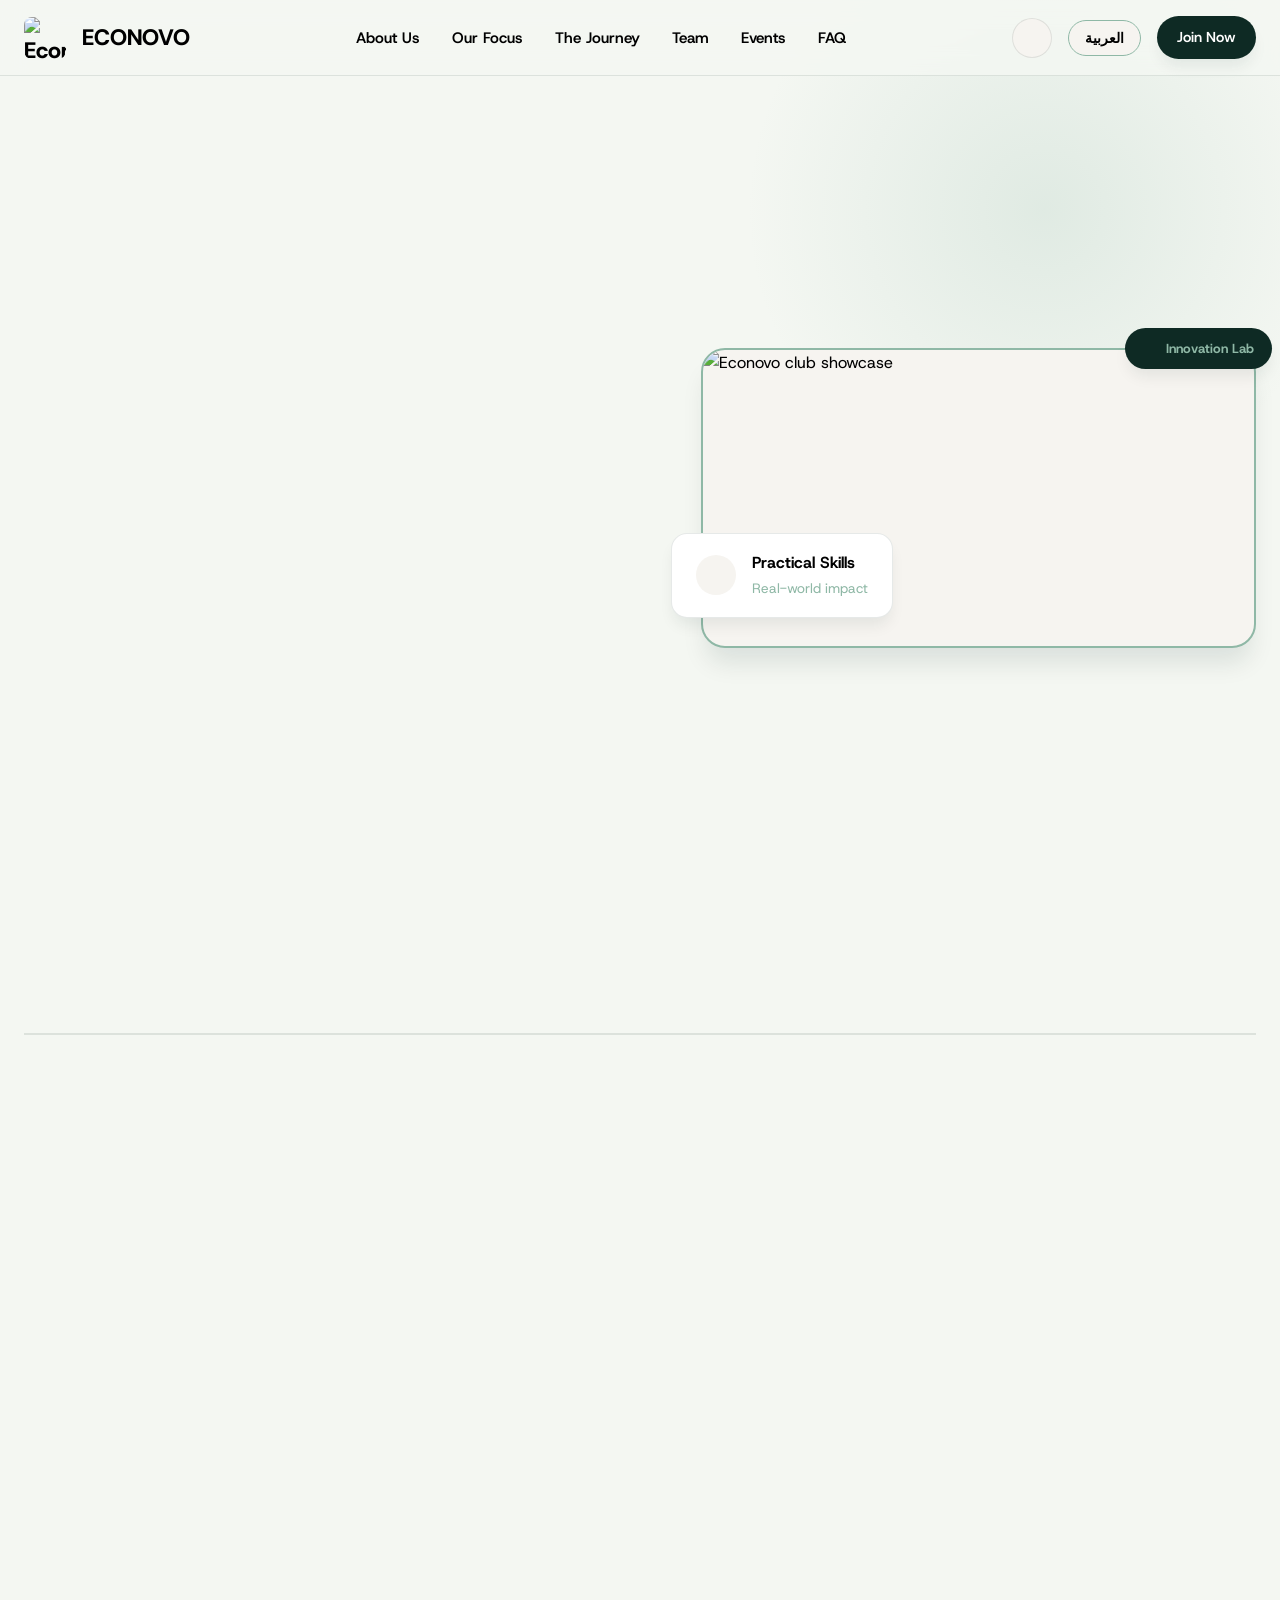
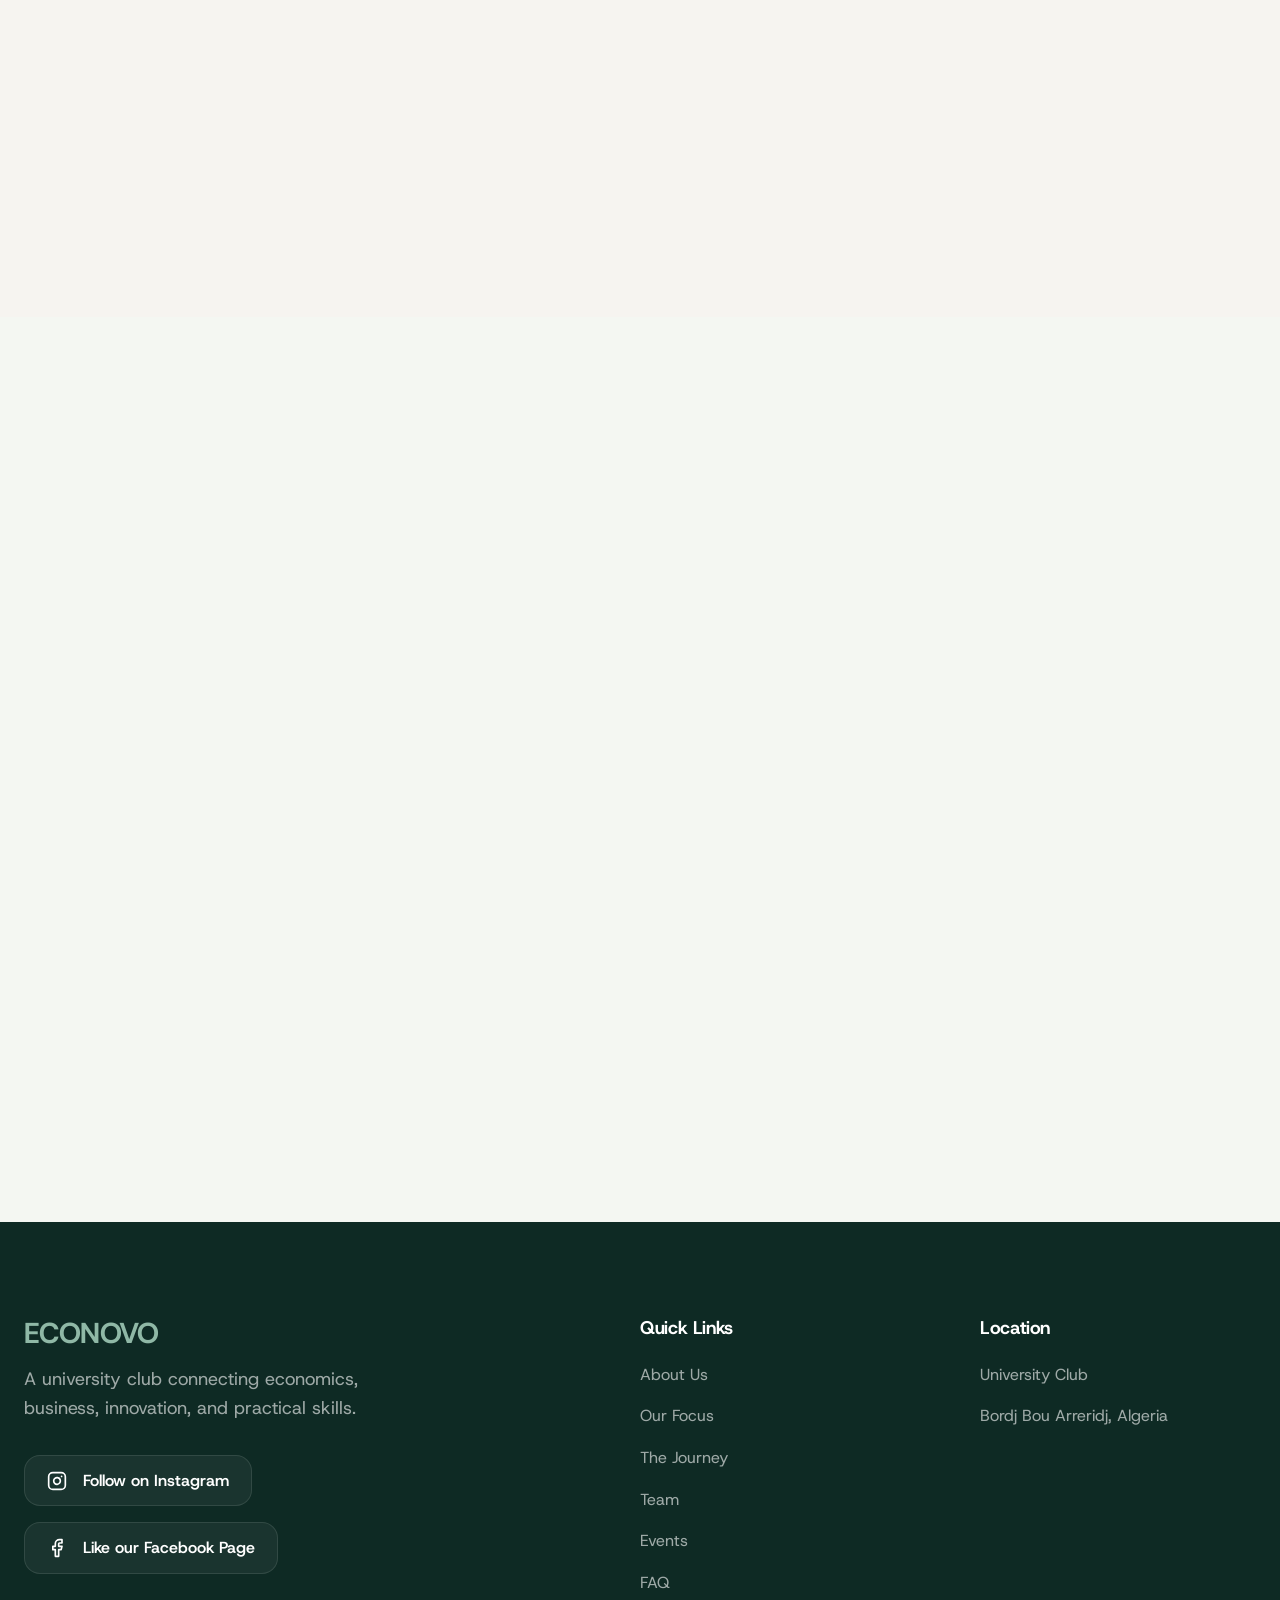
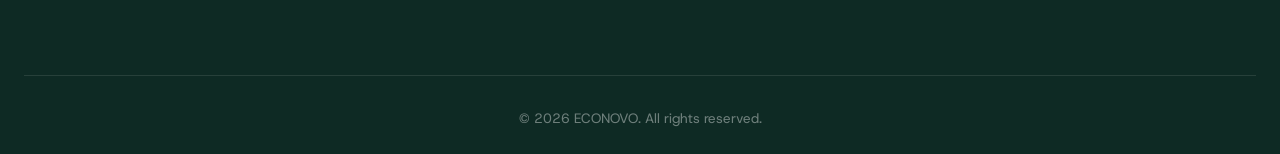
==== index.html @ 6d1ac421 "Add files via upload" ====
<!DOCTYPE html>
<html lang="en" dir="ltr">
<head>
    <meta charset="UTF-8">
    <meta name="viewport" content="width=device-width, initial-scale=1.0">
    <title>Econovo Club | Turning Students Into Problem Solvers</title>
    <meta name="description" content="Econovo is a university club connecting economics, business, innovation, and practical skills.">
    <meta name="keywords" content="Econovo, university club, economics club, business club, Bordj Bou Arreridj, fintech, entrepreneurship">

    <!-- Open Graph -->
    <meta property="og:type" content="website">
    <meta property="og:title" content="Econovo Club | Turning Students Into Problem Solvers">
    <meta property="og:description" content="A university club connecting economics, business, innovation, and practical skills.">
    <meta property="og:image" content="https://i.postimg.cc/vBCdy1F4/copilot-image-1784613842249.png">

    <link rel="icon" href="https://i.postimg.cc/vBCdy1F4/copilot-image-1784613842249.png">

    <!-- Fonts -->
    <link rel="preconnect" href="https://fonts.googleapis.com">
    <link rel="preconnect" href="https://fonts.gstatic.com" crossorigin>
    <link href="https://fonts.googleapis.com/css2?family=Host+Grotesk:wght@300;400;500;600;700;800&family=IBM+Plex+Sans+Arabic:wght@300;400;500;600;700&family=IBM+Plex+Mono:wght@500;600&display=swap" rel="stylesheet">

    <!-- Styles -->
    <link rel="stylesheet" href="css/style.css">
    <link rel="stylesheet" href="css/components.css">
    <link rel="stylesheet" href="css/sections.css">
    <link rel="stylesheet" href="css/responsive.css">
</head>
<body>

    <!-- NAVBAR -->
    <nav class="navbar" id="navbar">
        <div class="container nav-container">
            <div class="brand">
                <img src="https://i.postimg.cc/vBCdy1F4/copilot-image-1784613842249.png" alt="Econovo logo" class="logo-img">
                <span>ECONOVO</span>
            </div>
            <ul class="nav-links">
                <li><a href="#about" class="nav-link" data-i18n="nav.about">About Us</a></li>
                <li><a href="#pillars" class="nav-link" data-i18n="nav.pillars">Our Focus</a></li>
                <li><a href="#journey" class="nav-link" data-i18n="nav.journey">The Journey</a></li>
                <li><a href="#team" class="nav-link" data-i18n="nav.team">Team</a></li>
                <li><a href="#events" class="nav-link" data-i18n="nav.events">Events</a></li>
                <li><a href="#faq" class="nav-link" data-i18n="nav.faq">FAQ</a></li>
            </ul>
            <div class="nav-actions">
                <button class="icon-btn" id="themeToggle" aria-label="Toggle dark mode">
                    <i id="themeToggleIcon" data-lucide="moon"></i>
                </button>
                <button class="lang-btn" id="langBtn">العربية</button>
                <a href="https://forms.gle/jZQyPLTBE24zM4oh8" target="_blank" class="btn btn-primary btn-sm" data-i18n="nav.join">Join Now</a>
                <button class="icon-btn nav-toggle" id="navToggle" aria-label="Open menu">
                    <i data-lucide="menu"></i>
                </button>
            </div>
        </div>
    </nav>

    <!-- MOBILE MENU -->
    <div class="mobile-menu-overlay" id="mobileMenuOverlay"></div>
    <aside class="mobile-menu" id="mobileMenu">
        <button class="icon-btn mobile-menu-close" id="mobileMenuClose" aria-label="Close menu"><i data-lucide="x"></i></button>
        <ul>
            <li><a href="#about" class="nav-link" data-i18n="nav.about">About Us</a></li>
            <li><a href="#pillars" class="nav-link" data-i18n="nav.pillars">Our Focus</a></li>
            <li><a href="#journey" class="nav-link" data-i18n="nav.journey">The Journey</a></li>
            <li><a href="#team" class="nav-link" data-i18n="nav.team">Team</a></li>
            <li><a href="#events" class="nav-link" data-i18n="nav.events">Events</a></li>
            <li><a href="#faq" class="nav-link" data-i18n="nav.faq">FAQ</a></li>
        </ul>
        <a href="https://forms.gle/jZQyPLTBE24zM4oh8" target="_blank" class="btn btn-primary" data-i18n="nav.join">Join Now</a>
    </aside>

    <!-- HERO -->
    <section class="hero">
        <div class="hero-bg-shape"></div>
        <div class="container hero-grid">
            <div class="hero-content">
                <div class="eyebrow reveal" data-i18n="hero.eyebrow">University Club</div>
                <h1 class="reveal" data-i18n="hero.title">Turning Students Into Problem Solvers.</h1>
                <p class="reveal" data-i18n="hero.desc">We are a university club connecting economics, business, innovation, and practical skills.</p>
                <div class="hero-tags reveal" id="heroTags"></div>
                <div class="hero-actions reveal">
                    <a href="https://forms.gle/jZQyPLTBE24zM4oh8" target="_blank" class="btn btn-primary">
                        <span data-i18n="hero.ctaJoin">Become a Member</span>
                        <svg width="18" height="18" viewBox="0 0 24 24" fill="none" stroke="currentColor" stroke-width="2"><path d="M5 12h14M12 5l7 7-7 7"/></svg>
                    </a>
                    <a href="#about" class="btn btn-outline" data-i18n="hero.ctaExplore">Explore Club</a>
                </div>
            </div>

            <div class="hero-visual">
                <div class="floating-tag">
                    <i data-lucide="sparkles" style="width:15px;height:15px"></i>
                    <span data-i18n="hero.floatingTag">Innovation Lab</span>
                </div>

                <div class="hero-img-container">
                    <img src="https://i.postimg.cc/vBCdy1F4/copilot-image-1784613842249.png" alt="Econovo club showcase">
                </div>

                <div class="floating-badge">
                    <div class="icon-wrap"><i data-lucide="trending-up"></i></div>
                    <div>
                        <strong style="display:block;" data-i18n="hero.badgeTitle">Practical Skills</strong>
                        <span style="font-size:.85rem;color:var(--color-sage);" data-i18n="hero.badgeDesc">Real-world impact</span>
                    </div>
                </div>
            </div>
        </div>
    </section>

    <!-- TRUST BAR -->
    <section class="trust-bar reveal">
        <div class="container trust-bar-inner">
            <span class="trust-label" id="trustLabel">Affiliated with</span>
            <div id="trustItems" style="display:flex;gap:2rem;flex-wrap:wrap;"></div>
        </div>
    </section>

    <!-- STATS -->
    <section class="stats-section">
        <div class="container">
            <div class="stats-row" id="statsRow"></div>
        </div>
    </section>

    <!-- ABOUT / EMPATHY -->
    <section id="about" class="empathy-section section reveal">
        <div class="container">
            <div class="card empathy-box" style="background:var(--gradient-primary);padding:var(--sp-64);text-align:center;">
                <h2 style="font-size:clamp(2rem,4vw,3rem);color:var(--color-sage);margin-bottom:var(--sp-24);" data-i18n="empathy.title">You Don't Need to Be an Expert to Start.</h2>
                <p style="color:rgba(255,255,255,.85);max-width:800px;margin:0 auto;font-size:1.2rem;" data-i18n="empathy.desc">At Econovo, we understand that entering the world of business can feel overwhelming.</p>
            </div>
        </div>
    </section>

    <!-- WHY ECONOVO -->
    <section class="section">
        <div class="container">
            <div class="section-header reveal">
                <div class="eyebrow" data-i18n="why.eyebrow">Why Econovo</div>
                <h2 class="section-title" data-i18n="why.title">Four Reasons Students Stay</h2>
                <p data-i18n="why.desc">This is what membership actually looks like.</p>
            </div>
            <div class="why-grid" id="whyGrid"></div>
        </div>
    </section>

    <!-- FOCUS AREAS -->
    <section id="pillars" class="section">
        <div class="container">
            <div class="section-header reveal">
                <div class="eyebrow" data-i18n="pillars.eyebrow">What We Do</div>
                <h2 class="section-title" data-i18n="pillars.title">Our Core Focus Areas</h2>
                <p data-i18n="pillars.desc">Through workshops, projects, and discussions.</p>
            </div>
            <div class="pillars-grid" id="pillarsGrid"></div>
        </div>
    </section>

    <!-- JOURNEY -->
    <section id="journey" class="section journey-section">
        <div class="container">
            <div class="section-header reveal">
                <div class="eyebrow" data-i18n="journey.eyebrow">How It Works</div>
                <h2 class="section-title" data-i18n="journey.title">Your Journey With Us</h2>
                <p data-i18n="journey.desc">A clear path from a curious student to a confident problem solver.</p>
            </div>
            <div class="timeline" id="timeline"></div>
        </div>
    </section>

    <!-- TEAM -->
    <section id="team" class="section">
        <div class="container">
            <div class="section-header reveal">
                <div class="eyebrow" data-i18n="team.eyebrow">Who Runs It</div>
                <h2 class="section-title" data-i18n="team.title">Meet the Team</h2>
                <p data-i18n="team.desc">A small student board keeping things running.</p>
            </div>
            <div class="team-grid" id="teamGrid"></div>
        </div>
    </section>

    <!-- EVENTS -->
    <section id="events" class="section" style="background:var(--bg-sunken);">
        <div class="container">
            <div class="section-header reveal">
                <div class="eyebrow" data-i18n="events.eyebrow">Upcoming</div>
                <h2 class="section-title" data-i18n="events.title">Events & Workshops</h2>
                <p data-i18n="events.desc">What's next on the Econovo calendar.</p>
            </div>
            <div class="events-grid" id="eventsGrid"></div>
        </div>
    </section>

    <!-- FAQ -->
    <section id="faq" class="section">
        <div class="container">
            <div class="section-header reveal">
                <div class="eyebrow" data-i18n="faq.eyebrow">Got Questions?</div>
                <h2 class="section-title" data-i18n="faq.title">Frequently Asked Questions</h2>
            </div>
            <div class="faq-wrapper reveal" id="faqWrapper"></div>
        </div>
    </section>

    <!-- CTA -->
    <section class="cta-section reveal">
        <div class="container">
            <h2 class="section-title" data-i18n="cta.title">Ready to Transform Your University Experience?</h2>
            <p data-i18n="cta.desc">Join a community of ambitious students.</p>
            <a href="https://forms.gle/jZQyPLTBE24zM4oh8" target="_blank" class="btn btn-secondary" data-i18n="cta.btn">Become a Member Today</a>
        </div>
    </section>

    <!-- FOOTER -->
    <footer class="footer">
        <div class="container">
            <div class="footer-grid">
                <div class="footer-brand">
                    <h3>ECONOVO</h3>
                    <p data-i18n="footer.desc">A university club connecting economics, business, innovation, and practical skills.</p>
                    <div class="social-buttons-container">
                        <a href="https://www.instagram.com/econovo.club" target="_blank" class="social-btn">
                            <svg viewBox="0 0 24 24" fill="none" stroke="currentColor" stroke-width="2" stroke-linecap="round" stroke-linejoin="round"><rect width="20" height="20" x="2" y="2" rx="5" ry="5"/><path d="M16 11.37A4 4 0 1 1 12.63 8 4 4 0 0 1 16 11.37z"/><line x1="17.5" x2="17.51" y1="6.5" y2="6.5"/></svg>
                            <span data-i18n="footer.btnInsta">Follow on Instagram</span>
                        </a>
                        <a href="https://www.facebook.com/share/1BmnaFPMX7/" target="_blank" class="social-btn">
                            <svg viewBox="0 0 24 24" fill="none" stroke="currentColor" stroke-width="2" stroke-linecap="round" stroke-linejoin="round"><path d="M18 2h-3a5 5 0 0 0-5 5v3H7v4h3v8h4v-8h3l1-4h-4V7a1 1 0 0 1 1-1h3z"/></svg>
                            <span data-i18n="footer.btnFb">Like our Facebook Page</span>
                        </a>
                    </div>
                </div>

                <div>
                    <h4 class="footer-title" data-i18n="footer.navTitle">Quick Links</h4>
                    <ul class="footer-links">
                        <li><a href="#about" data-i18n="nav.about">About Us</a></li>
                        <li><a href="#pillars" data-i18n="nav.pillars">Our Focus</a></li>
                        <li><a href="#journey" data-i18n="nav.journey">The Journey</a></li>
                        <li><a href="#team" data-i18n="nav.team">Team</a></li>
                        <li><a href="#events" data-i18n="nav.events">Events</a></li>
                        <li><a href="#faq" data-i18n="nav.faq">FAQ</a></li>
                    </ul>
                </div>

                <div>
                    <h4 class="footer-title" data-i18n="footer.contactTitle">Location</h4>
                    <ul class="footer-links">
                        <li data-i18n="footer.locStr">University Club</li>
                        <li data-i18n="footer.locStr2">Bordj Bou Arreridj, Algeria</li>
                    </ul>
                </div>
            </div>

            <div class="footer-bottom">
                &copy; <span id="currentYear"></span> ECONOVO. <span data-i18n="footer.rights">All rights reserved.</span>
            </div>
        </div>
    </footer>

    <!-- MOBILE STICKY JOIN BUTTON -->
    <div class="mobile-join">
        <a href="https://forms.gle/jZQyPLTBE24zM4oh8" target="_blank" class="btn btn-primary" data-i18n="nav.join">Join Now</a>
    </div>

    <!-- Vendor -->
    <script src="https://unpkg.com/lucide@latest"></script>
    <script src="https://cdnjs.cloudflare.com/ajax/libs/gsap/3.12.5/gsap.min.js"></script>

    <!-- App -->
    <script src="js/faq.js"></script>
    <script src="js/language.js"></script>
    <script src="js/animations.js"></script>
    <script src="js/main.js"></script>
</body>
</html>
---- css/style.css ----
/* ==========================================================================
   ECONOVO — style.css
   Design tokens, reset, base typography.
   Signature idea: a "ledger" motif — tabular monospace figures, hairline
   rules and a small-caps eyebrow system — borrowed from financial statements,
   tuned down so it stays academic rather than "fintech dashboard".
   ========================================================================== */

:root {
    /* ---- Brand colors (light) ---- */
    --color-obsidian: #0E2A24;
    --color-obsidian-dark: #071512;
    --color-sage: #8FB8A6;
    --color-sage-dim: #a8c9bb;
    --color-chalk-1: #F4F7F2;
    --color-chalk-2: #F6F4F0;
    --color-white: #FFFFFF;
    --color-ink: #0E2A24;
    --color-ink-soft: rgba(14, 42, 36, 0.72);
    --color-line: rgba(14, 42, 36, 0.10);

    --bg: var(--color-chalk-1);
    --bg-raised: var(--color-white);
    --bg-sunken: var(--color-chalk-2);
    js/animations.js--text: var(--color-ink);
    --text-soft: var(--color-ink-soft);
    --line: var(--color-line);
    --brand-dark: var(--color-obsidian);
    --brand-accent: var(--color-sage);

    --gradient-primary: linear-gradient(135deg, var(--color-obsidian) 0%, #163a32 100%);
    --gradient-sage: linear-gradient(135deg, var(--color-sage) 0%, var(--color-sage-dim) 100%);

    /* ---- Type ---- */
    --font-en: 'Host Grotesk', sans-serif;
    --font-ar: 'IBM Plex Sans Arabic', sans-serif;
    --font-mono: 'IBM Plex Mono', ui-monospace, monospace;
    --font-current: var(--font-en);

    /* ---- Spacing ---- */
    --sp-4: .25rem;  --sp-8: .5rem;   --sp-12: .75rem; --sp-16: 1rem;
    --sp-24: 1.5rem; --sp-32: 2rem;   --sp-48: 3rem;   --sp-64: 4rem;
    --sp-96: 6rem;   --sp-128: 8rem;

    /* ---- Elevation ---- */
    --shadow-sm: 0 4px 6px -1px rgba(14, 42, 36, .05);
    --shadow-md: 0 10px 15px -3px rgba(14, 42, 36, .08);
    --shadow-lg: 0 20px 25px -5px rgba(14, 42, 36, .10);
    --shadow-hover: 0 25px 40px -10px rgba(143, 184, 166, .28);

    /* ---- Motion ---- */
    --ease: cubic-bezier(.4,0,.2,1);
    --ease-bounce: cubic-bezier(.68,-.4,.27,1.35);
    --t-fast: .2s var(--ease);
    --t-base: .4s var(--ease);
    --t-slow: .8s cubic-bezier(.22,1,.36,1);

    /* ---- Radii ---- */
    --r-sm: 8px; --r-md: 16px; --r-lg: 24px; --r-pill: 9999px;
}

/* Dark theme — same hues, inverted ground, sage stays the constant accent */
[data-theme="dark"] {
    --bg: var(--color-obsidian-dark);
    --bg-raised: #0E2A24;
    --bg-sunken: #0B1F1A;
    --text: #E7EFEA;
    --text-soft: rgba(231, 239, 234, .72);
    --line: rgba(231, 239, 234, .12);
    --brand-dark: #071008;
    --gradient-primary: linear-gradient(135deg, #071512 0%, #0E2A24 100%);
    --shadow-sm: 0 4px 6px -1px rgba(0,0,0,.25);
    --shadow-md: 0 10px 20px -3px rgba(0,0,0,.35);
    --shadow-lg: 0 20px 30px -5px rgba(0,0,0,.4);
}

[lang="en"] { --font-current: var(--font-en); direction: ltr; }
[lang="ar"] { --font-current: var(--font-ar); direction: rtl; }

*, *::before, *::after { box-sizing: border-box; margin: 0; padding: 0; }

html { scroll-behavior: smooth; font-size: 16px; }

body {
    font-family: var(--font-current);
    background-color: var(--bg);
    color: var(--text);
    line-height: 1.6;
    overflow-x: hidden;
    transition: background-color var(--t-base), color var(--t-base);
    -webkit-font-smoothing: antialiased;
    -moz-osx-font-smoothing: grayscale;
}

h1, h2, h3, h4, h5, h6 { line-height: 1.1; font-weight: 700; letter-spacing: -.02em; }

p { font-size: 1.125rem; color: var(--text-soft); }

a { text-decoration: none; color: inherit; transition: color var(--t-fast); }

ul, ol { list-style: none; }
button { border: none; background: none; font-family: inherit; cursor: pointer; color: inherit; }
img { max-width: 100%; display: block; }

::selection { background: var(--color-sage); color: var(--color-obsidian); }

/* Tabular / ledger numerals used for stats, eyebrows, timeline markers */
.mono, .stat-value, .eyebrow, .ledger-num {
    font-family: var(--font-mono);
    font-feature-settings: "tnum" 1, "lnum" 1;
    letter-spacing: -0.01em;
}

/* Respect reduced motion */
@media (prefers-reduced-motion: reduce) {
    *, *::before, *::after {
        animation-duration: .001ms !important;
        animation-iteration-count: 1 !important;
        transition-duration: .001ms !important;
        scroll-behavior: auto !important;
    }
}

/* Utilities */
.mb-8 { margin-bottom: var(--sp-8); }
.mb-16 { margin-bottom: var(--sp-16); }
.mb-24 { margin-bottom: var(--sp-24); }
.mb-32 { margin-bottom: var(--sp-32); }

/* Visible keyboard focus */
a:focus-visible, button:focus-visible, input:focus-visible {
    outline: 2px solid var(--color-sage);
    outline-offset: 3px;
    border-radius: 4px;
}
---- css/components.css ----
/* ==========================================================================
   ECONOVO — components.css
   ========================================================================== */

.container { width: 100%; max-width: 1280px; margin: 0 auto; padding: 0 var(--sp-24); }
.section { padding: var(--sp-96) 0; position: relative; }
.text-center { text-align: center; }

.eyebrow {
    display: inline-flex;
    align-items: center;
    gap: .5em;
    font-size: .8rem;
    font-weight: 600;
    text-transform: uppercase;
    letter-spacing: .12em;
    color: var(--brand-dark);
    background: color-mix(in srgb, var(--color-sage) 18%, transparent);
    padding: 6px 14px;
    border-radius: var(--r-pill);
    margin-bottom: var(--sp-16);
}
[data-theme="dark"] .eyebrow { color: var(--color-sage); }

.section-header { max-width: 620px; margin: 0 auto var(--sp-64); text-align: center; }
.section-title { font-size: clamp(2rem, 4vw, 2.75rem); color: var(--text); margin-bottom: var(--sp-16); }

/* ---- Buttons ---- */
.btn {
    display: inline-flex; align-items: center; justify-content: center; gap: var(--sp-8);
    padding: 15px 30px; border-radius: var(--r-pill); font-weight: 600; font-size: 1.05rem;
    transition: var(--t-base); position: relative; overflow: hidden; z-index: 1; white-space: nowrap;
}
.btn::before {
    content: ''; position: absolute; inset: 0; background: rgba(255,255,255,.12);
    transform: scaleX(0); transform-origin: right; transition: transform var(--t-base); z-index: -1;
}
.btn:hover::before { transform: scaleX(1); transform-origin: left; }
.btn-primary { background: var(--brand-dark); color: #fff; box-shadow: var(--shadow-md); }
.btn-primary:hover { transform: translateY(-3px); box-shadow: 0 15px 30px rgba(14,42,36,.3); color: #fff; }
.btn-secondary { background: var(--color-sage); color: var(--color-obsidian); box-shadow: var(--shadow-md); }
.btn-secondary:hover { transform: translateY(-3px); box-shadow: var(--shadow-hover); }
.btn-outline { background: transparent; border: 2px solid var(--color-sage); color: var(--text); }
.btn-outline:hover { background: var(--color-sage); color: var(--color-obsidian); transform: translateY(-3px); }
.btn-sm { padding: 10px 20px; font-size: .9rem; }

/* ---- Scroll progress (thin ledger line tracking read position) ---- */
.scroll-progress {
    position: fixed; top: 0; left: 0; height: 3px; width: 0%;
    background: var(--color-sage); z-index: 1100; transition: width .1s linear;
}
[lang="ar"] .scroll-progress { left: auto; right: 0; }

/* ---- Navbar ---- */
.navbar {
    position: fixed; top: 0; left: 0; width: 100%; padding: var(--sp-16) 0;
    background: color-mix(in srgb, var(--bg) 85%, transparent);
    backdrop-filter: blur(12px); -webkit-backdrop-filter: blur(12px);
    border-bottom: 1px solid var(--line); z-index: 1000; transition: var(--t-base);
}
.navbar.scrolled { padding: var(--sp-8) 0; box-shadow: var(--shadow-sm); background: color-mix(in srgb, var(--bg) 95%, transparent); }
.nav-container { display: flex; justify-content: space-between; align-items: center; gap: var(--sp-24); }
.brand { display: flex; align-items: center; gap: var(--sp-16); font-size: 1.4rem; font-weight: 800; color: var(--text); cursor: pointer; }
.brand small { display: block; font-size: .65rem; font-weight: 600; letter-spacing: .1em; text-transform: uppercase; color: var(--text-soft); }
.logo-img { width: 42px; height: 42px; object-fit: contain; border-radius: var(--r-sm); }
.nav-links { display: flex; gap: var(--sp-32); align-items: center; }
.nav-link { font-weight: 600; color: var(--text); position: relative; font-size: .95rem; }
.nav-link::after { content: ''; position: absolute; bottom: -4px; left: 0; width: 100%; height: 2px; background: var(--color-sage); transform: scaleX(0); transition: var(--t-base); }
.nav-link:hover::after { transform: scaleX(1); }
.nav-actions { display: flex; align-items: center; gap: var(--sp-16); }

.icon-btn {
    display: inline-flex; align-items: center; justify-content: center;
    width: 40px; height: 40px; border-radius: var(--r-pill);
    background: var(--bg-sunken); border: 1px solid var(--line); color: var(--text);
    transition: var(--t-base);
}
.icon-btn:hover { background: var(--color-sage); color: var(--color-obsidian); }
.icon-btn svg, .icon-btn i { width: 18px; height: 18px; }

.lang-btn {
    padding: 8px 16px; border-radius: var(--r-pill); background: var(--bg-sunken);
    border: 1px solid var(--color-sage); font-weight: 700; font-size: .85rem; color: var(--text); transition: var(--t-base);
}
.lang-btn:hover { background: var(--color-sage); color: var(--color-obsidian); }

.nav-toggle { display: none; }

/* ---- Cards ---- */
.card {
    background: var(--bg-raised); border-radius: var(--r-lg); box-shadow: var(--shadow-sm);
    border: 1px solid var(--line); transition: var(--t-base);
}
.card:hover { transform: translateY(-8px); box-shadow: var(--shadow-hover); border-color: var(--color-sage); }

.icon-tile {
    width: 60px; height: 60px; background: var(--bg-sunken); border-radius: var(--r-md);
    display: flex; align-items: center; justify-content: center; color: var(--brand-dark);
    margin-bottom: var(--sp-24); transition: var(--t-base);
}
[data-theme="dark"] .icon-tile { color: var(--color-sage); }
.card:hover .icon-tile { background: var(--brand-dark); color: var(--color-sage); transform: scale(1.08) rotate(4deg); }

/* ---- Badges / floating elements (hero) ---- */
.floating-badge {
    position: absolute; bottom: 30px; left: -30px; background: var(--bg-raised);
    padding: var(--sp-16) var(--sp-24); border-radius: var(--r-md); box-shadow: var(--shadow-md);
    display: flex; align-items: center; gap: var(--sp-16); z-index: 10; border: 1px solid var(--line);
}
.floating-badge .icon-wrap {
    width: 40px; height: 40px; background: var(--bg-sunken); border-radius: 50%;
    display: flex; align-items: center; justify-content: center; color: var(--brand-dark);
}
[data-theme="dark"] .floating-badge .icon-wrap { color: var(--color-sage); }
.floating-tag {
    position: absolute; top: -20px; right: -16px; background: var(--brand-dark); color: var(--color-sage);
    padding: 10px 18px; border-radius: var(--r-pill); box-shadow: var(--shadow-md); font-weight: 700;
    font-size: .82rem; display: flex; align-items: center; gap: 8px; z-index: 10;
}

/* ---- Avatars (team) ---- */
.avatar-circle {
    width: 96px; height: 96px; border-radius: 50%; margin: 0 auto var(--sp-16);
    display: flex; align-items: center; justify-content: center; font-family: var(--font-mono);
    font-weight: 600; font-size: 1.5rem; color: var(--color-obsidian); background: var(--gradient-sage);
    box-shadow: var(--shadow-sm); border: 3px solid var(--bg-raised); outline: 1px solid var(--line);
}

/* ---- FAQ ---- */
.faq-item { background: var(--bg-raised); border-radius: var(--r-md); margin-bottom: var(--sp-16); box-shadow: var(--shadow-sm); overflow: hidden; border: 1px solid var(--line); transition: var(--t-base); }
.faq-item.active { border-color: var(--color-sage); }
.faq-question { width: 100%; padding: var(--sp-24); display: flex; justify-content: space-between; align-items: center; gap: var(--sp-16); font-size: 1.05rem; font-weight: 700; color: var(--text); text-align: left; }
[lang="ar"] .faq-question { text-align: right; }
.faq-icon { flex-shrink: 0; transition: transform var(--t-base); }
.faq-item.active .faq-icon { transform: rotate(180deg); color: var(--color-sage); }
.faq-answer { padding: 0 var(--sp-24); height: 0; overflow: hidden; opacity: 0; transition: opacity var(--t-base), padding-bottom var(--t-base); }
.faq-item.active .faq-answer { padding-bottom: var(--sp-24); opacity: 1; height: 500px; } /* no-JS fallback only — faq.js drives the real height */

/* ---- Status pill (events) ---- */
.pill { display: inline-flex; align-items: center; gap: 6px; font-size: .78rem; font-weight: 700; padding: 5px 12px; border-radius: var(--r-pill); }
.pill-open { background: color-mix(in srgb, var(--color-sage) 25%, transparent); color: var(--brand-dark); }
[data-theme="dark"] .pill-open { color: var(--color-sage); }
.pill-open::before { content: ''; width: 6px; height: 6px; border-radius: 50%; background: #4CAF7D; }

/* ---- Mobile bottom join button ---- */
.mobile-join {
    display: none; position: fixed; left: 50%; z-index: 1200; width: calc(100% - 40px); max-width: 360px;
    bottom: calc(20px + env(safe-area-inset-bottom, 0px));
    transform: translateX(-50%) translateY(0);
    transition: transform var(--t-base), opacity var(--t-base);
    opacity: 1;
}
.mobile-join.is-hidden { transform: translateX(-50%) translateY(140%); opacity: 0; pointer-events: none; }
.mobile-join .btn { width: 100%; box-shadow: var(--shadow-lg); }

/* ---- Mobile side menu ---- */
.mobile-menu-overlay {
    position: fixed; inset: 0; background: rgba(7,21,18,.55); backdrop-filter: blur(2px);
    z-index: 1300; opacity: 0; pointer-events: none; transition: opacity var(--t-base);
}
.mobile-menu-overlay.open { opacity: 1; pointer-events: auto; }
.mobile-menu {
    position: fixed; top: 0; right: -320px; width: 300px; height: 100%; background: var(--bg-raised);
    z-index: 1400; padding: var(--sp-32) var(--sp-24); transition: right var(--t-base);
    display: flex; flex-direction: column; gap: var(--sp-32);
}
[lang="ar"] .mobile-menu { right: auto; left: -320px; transition: left var(--t-base); }
.mobile-menu.open { right: 0; }
[lang="ar"] .mobile-menu.open { left: 0; }
.mobile-menu .nav-link { font-size: 1.1rem; padding: var(--sp-8) 0; display: block; }
.mobile-menu-close { align-self: flex-end; }
---- css/sections.css ----
/* ==========================================================================
   ECONOVO — sections.css
   ========================================================================== */

/* ---- Hero ---- */
.hero { min-height: 100vh; display: flex; align-items: center; padding-top: var(--sp-96); overflow: hidden; position: relative; }
.hero-bg-shape {
    position: absolute; top: -10%; right: -5%; width: 600px; height: 600px;
    background: radial-gradient(circle, color-mix(in srgb, var(--color-sage) 20%, transparent) 0%, transparent 70%);
    border-radius: 50%; z-index: -1;
}
.hero-grid { display: grid; grid-template-columns: 1.05fr .95fr; gap: var(--sp-64); align-items: center; }
.hero-content h1 {
    font-size: clamp(2.4rem, 5.4vw, 4.2rem); margin-bottom: var(--sp-24); line-height: 1.06;
    background: var(--gradient-primary); -webkit-background-clip: text; -webkit-text-fill-color: transparent; background-clip: text;
}
[data-theme="dark"] .hero-content h1 { background: linear-gradient(135deg, #E7EFEA 0%, var(--color-sage) 100%); -webkit-background-clip: text; background-clip: text; }
.hero-content p { font-size: clamp(1.1rem, 2vw, 1.3rem); margin-bottom: var(--sp-32); max-width: 540px; }
.hero-tags { display: flex; gap: var(--sp-8); flex-wrap: wrap; margin-bottom: var(--sp-24); }
.hero-tag { font-family: var(--font-mono); font-size: .78rem; padding: 5px 12px; border: 1px solid var(--line); border-radius: var(--r-pill); color: var(--text-soft); }
.hero-actions { display: flex; gap: var(--sp-16); flex-wrap: wrap; }
.hero-visual { position: relative; }
.hero-img-container {
    width: 100%; height: 500px; border-radius: var(--r-lg); overflow: hidden; box-shadow: var(--shadow-lg);
    background: var(--bg-sunken); border: 2px solid var(--color-sage); position: relative;
}
.hero-img-container img { width: 100%; height: 100%; object-fit: cover; }

/* ---- Trust bar (ticker) ---- */
.trust-bar { padding: var(--sp-24) 0; border-top: 1px solid var(--line); border-bottom: 1px solid var(--line); overflow: hidden; }
.trust-bar-inner { display: flex; align-items: center; gap: var(--sp-32); }
.trust-label { flex-shrink: 0; font-family: var(--font-mono); font-size: .74rem; text-transform: uppercase; letter-spacing: .1em; color: var(--text-soft); white-space: nowrap; }
.trust-marquee { flex: 1; min-width: 0; overflow: hidden; mask-image: linear-gradient(90deg, transparent, #000 8%, #000 92%, transparent); -webkit-mask-image: linear-gradient(90deg, transparent, #000 8%, #000 92%, transparent); }
.trust-track { display: flex; align-items: center; gap: var(--sp-32); width: max-content; animation: trustMarquee 26s linear infinite; }
[lang="ar"] .trust-track { animation-name: trustMarqueeRtl; }
.trust-item { font-weight: 600; color: var(--text); font-size: .92rem; opacity: .85; white-space: nowrap; }
.trust-track .dot { color: var(--color-sage); }

@keyframes trustMarquee { from { transform: translateX(0); } to { transform: translateX(-50%); } }
@keyframes trustMarqueeRtl { from { transform: translateX(0); } to { transform: translateX(50%); } }
@media (prefers-reduced-motion: reduce) { .trust-track { animation: none; } }

/* ---- Stats (ledger row) ---- */
.stats-section { padding: var(--sp-64) 0; }
.stats-row { display: grid; grid-template-columns: repeat(4, 1fr); border-top: 1px solid var(--line); border-bottom: 1px solid var(--line); }
.stat-cell { padding: var(--sp-32) var(--sp-16); text-align: center; border-right: 1px solid var(--line); }
.stat-cell:last-child { border-right: none; }
[lang="ar"] .stat-cell { border-right: none; border-left: 1px solid var(--line); }
[lang="ar"] .stat-cell:last-child { border-left: none; }
.stat-value { display: block; font-size: clamp(1.8rem, 3.4vw, 2.6rem); font-weight: 600; color: var(--brand-dark); margin-bottom: 4px; }
[data-theme="dark"] .stat-value { color: var(--color-sage); }
.stat-label { font-size: .82rem; text-transform: uppercase; letter-spacing: .08em; color: var(--text-soft); font-weight: 600; }

/* ---- Why grid ---- */
.why-grid, .pillars-grid { display: grid; grid-template-columns: repeat(auto-fit, minmax(260px, 1fr)); gap: var(--sp-24); }
.why-card, .pillar-card { padding: var(--sp-32); }
.why-card h3, .pillar-card h3 { font-size: 1.4rem; margin-bottom: var(--sp-12); }
.why-card p, .pillar-card p { font-size: 1rem; }

/* ---- Journey timeline (numbered — real sequence) ---- */
.journey-section { background: var(--bg-sunken); }
.timeline { position: relative; max-width: 800px; margin: 0 auto; }
.timeline::before { content: ''; position: absolute; top: 0; left: 50%; width: 2px; height: 100%; background: var(--color-sage); transform: translateX(-50%); opacity: .35; }
.timeline-item { display: flex; justify-content: space-between; align-items: center; margin-bottom: var(--sp-48); position: relative; }
.timeline-item:nth-child(even) { flex-direction: row-reverse; }
.timeline-content { width: calc(50% - 40px); padding: var(--sp-24); }
.timeline-content .step-num { font-family: var(--font-mono); font-size: .82rem; color: var(--color-sage); font-weight: 700; display: block; margin-bottom: 6px; }
.timeline-dot { position: absolute; left: 50%; top: 50%; transform: translate(-50%,-50%); width: 22px; height: 22px; background: var(--color-sage); border: 4px solid var(--bg-sunken); border-radius: 50%; z-index: 2; transition: var(--t-base); }
.timeline-item:hover .timeline-dot { background: var(--brand-dark); transform: translate(-50%,-50%) scale(1.25); }

/* ---- Team ---- */
.team-grid { display: grid; grid-template-columns: repeat(auto-fit, minmax(200px, 1fr)); gap: var(--sp-24); }
.team-card { padding: var(--sp-32) var(--sp-24); text-align: center; }
.team-card .role { font-size: 1.1rem; font-weight: 700; margin-bottom: 4px; }
.team-card .name { font-size: .9rem; color: var(--text-soft); font-family: var(--font-mono); }

/* ---- Events ---- */
.events-grid { display: grid; grid-template-columns: repeat(auto-fit, minmax(280px, 1fr)); gap: var(--sp-24); }
.event-card { padding: var(--sp-32); }
.event-card .eyebrow { margin-bottom: var(--sp-16); }
.event-card h3 { font-size: 1.3rem; margin-bottom: var(--sp-8); }
.event-meta { display: flex; align-items: center; justify-content: space-between; margin-top: var(--sp-24); padding-top: var(--sp-16); border-top: 1px dashed var(--line); font-family: var(--font-mono); font-size: .85rem; color: var(--text-soft); }

/* ---- FAQ wrapper width ---- */
.faq-wrapper { max-width: 800px; margin: 0 auto; }

/* ---- CTA ---- */
.cta-section { background: var(--gradient-primary); color: #fff; text-align: center; padding: var(--sp-128) var(--sp-24); border-radius: var(--r-lg); margin: 0 var(--sp-24); }
.cta-section .section-title { color: #fff; }
.cta-section p { color: var(--color-sage); margin-bottom: var(--sp-48); font-size: 1.2rem; }

/* ---- Footer ---- */
.footer { background: var(--brand-dark); color: #fff; padding: var(--sp-96) 0 var(--sp-24); margin-top: var(--sp-96); }
.footer-grid { display: grid; grid-template-columns: 2fr 1fr 1fr; gap: var(--sp-64); margin-bottom: var(--sp-64); }
.footer-brand h3 { font-size: 1.8rem; color: var(--color-sage); margin-bottom: var(--sp-16); }
.footer-brand p { color: rgba(255,255,255,.6); max-width: 400px; }
.footer-title { font-size: 1.15rem; margin-bottom: var(--sp-24); color: #fff; }
.footer-links li { margin-bottom: var(--sp-16); }
.footer-links a, .footer-links li { color: rgba(255,255,255,.6); }
.footer-links a:hover { color: var(--color-sage); }
.social-buttons-container { display: flex; flex-direction: column; gap: var(--sp-16); margin-top: var(--sp-32); }
.social-btn { display: flex; align-items: center; gap: var(--sp-16); padding: 12px 22px; background: rgba(255,255,255,.05); border: 1px solid rgba(255,255,255,.1); border-radius: var(--r-md); color: #fff; font-weight: 600; transition: var(--t-base); width: max-content; }
.social-btn:hover { background: var(--color-sage); color: var(--color-obsidian); border-color: var(--color-sage); transform: translateX(5px); }
[lang="ar"] .social-btn:hover { transform: translateX(-5px); }
.social-btn svg { width: 20px; height: 20px; }
.footer-bottom { text-align: center; padding-top: var(--sp-32); border-top: 1px solid rgba(255,255,255,.1); color: rgba(255,255,255,.4); font-size: .85rem; }

/* ---- Reveal-on-scroll base state (animated via GSAP in animations.js;
       this is the CSS fallback if JS fails to load) ---- */
.reveal { opacity: 0; transform: translateY(32px); transition: all .7s cubic-bezier(.5,0,0,1); }
.reveal.active { opacity: 1; transform: translateY(0); }
.delay-100 { transition-delay: .1s; } .delay-200 { transition-delay: .2s; } .delay-300 { transition-delay: .3s; }
.stats-row { display: grid; grid-template-columns: repeat(4, 1fr); border-top: 1px solid var(--line); border-bottom: 1px solid var(--line); }
.stat-cell { padding: var(--sp-32) var(--sp-16); text-align: center; border-right: 1px solid var(--line); }
.stat-cell:last-child { border-right: none; }
[lang="ar"] .stat-cell { border-right: none; border-left: 1px solid var(--line); }
[lang="ar"] .stat-cell:last-child { border-left: none; }
.stat-value { display: block; font-size: clamp(1.8rem, 3.4vw, 2.6rem); font-weight: 600; color: var(--brand-dark); margin-bottom: 4px; }
[data-theme="dark"] .stat-value { color: var(--color-sage); }
.stat-label { font-size: .82rem; text-transform: uppercase; letter-spacing: .08em; color: var(--text-soft); font-weight: 600; }

/* ---- Why grid ---- */
.why-grid, .pillars-grid { display: grid; grid-template-columns: repeat(auto-fit, minmax(260px, 1fr)); gap: var(--sp-24); }
.why-card, .pillar-card { padding: var(--sp-32); }
.why-card h3, .pillar-card h3 { font-size: 1.4rem; margin-bottom: var(--sp-12); }
.why-card p, .pillar-card p { font-size: 1rem; }

/* ---- Journey timeline (numbered — real sequence) ---- */
.journey-section { background: var(--bg-sunken); }
.timeline { position: relative; max-width: 800px; margin: 0 auto; }
.timeline::before { content: ''; position: absolute; top: 0; left: 50%; width: 2px; height: 100%; background: var(--color-sage); transform: translateX(-50%); opacity: .35; }
.timeline-item { display: flex; justify-content: space-between; align-items: center; margin-bottom: var(--sp-48); position: relative; }
.timeline-item:nth-child(even) { flex-direction: row-reverse; }
.timeline-content { width: calc(50% - 40px); padding: var(--sp-24); }
.timeline-content .step-num { font-family: var(--font-mono); font-size: .82rem; color: var(--color-sage); font-weight: 700; display: block; margin-bottom: 6px; }
.timeline-dot { position: absolute; left: 50%; top: 50%; transform: translate(-50%,-50%); width: 22px; height: 22px; background: var(--color-sage); border: 4px solid var(--bg-sunken); border-radius: 50%; z-index: 2; transition: var(--t-base); }
.timeline-item:hover .timeline-dot { background: var(--brand-dark); transform: translate(-50%,-50%) scale(1.25); }

/* ---- Team ---- */
.team-grid { display: grid; grid-template-columns: repeat(auto-fit, minmax(200px, 1fr)); gap: var(--sp-24); }
.team-card { padding: var(--sp-32) var(--sp-24); text-align: center; }
.team-card .role { font-size: 1.1rem; font-weight: 700; margin-bottom: 4px; }
.team-card .name { font-size: .9rem; color: var(--text-soft); font-family: var(--font-mono); }

/* ---- Events ---- */
.events-grid { display: grid; grid-template-columns: repeat(auto-fit, minmax(280px, 1fr)); gap: var(--sp-24); }
.event-card { padding: var(--sp-32); }
.event-card .eyebrow { margin-bottom: var(--sp-16); }
.event-card h3 { font-size: 1.3rem; margin-bottom: var(--sp-8); }
.event-meta { display: flex; align-items: center; justify-content: space-between; margin-top: var(--sp-24); padding-top: var(--sp-16); border-top: 1px dashed var(--line); font-family: var(--font-mono); font-size: .85rem; color: var(--text-soft); }

/* ---- FAQ wrapper width ---- */
.faq-wrapper { max-width: 800px; margin: 0 auto; }

/* ---- CTA ---- */
.cta-section { background: var(--gradient-primary); color: #fff; text-align: center; padding: var(--sp-128) var(--sp-24); border-radius: var(--r-lg); margin: 0 var(--sp-24); }
.cta-section .section-title { color: #fff; }
.cta-section p { color: var(--color-sage); margin-bottom: var(--sp-48); font-size: 1.2rem; }

/* ---- Footer ---- */
.footer { background: var(--brand-dark); color: #fff; padding: var(--sp-96) 0 var(--sp-24); margin-top: var(--sp-96); }
.footer-grid { display: grid; grid-template-columns: 2fr 1fr 1fr; gap: var(--sp-64); margin-bottom: var(--sp-64); }
.footer-brand h3 { font-size: 1.8rem; color: var(--color-sage); margin-bottom: var(--sp-16); }
.footer-brand p { color: rgba(255,255,255,.6); max-width: 400px; }
.footer-title { font-size: 1.15rem; margin-bottom: var(--sp-24); color: #fff; }
.footer-links li { margin-bottom: var(--sp-16); }
.footer-links a, .footer-links li { color: rgba(255,255,255,.6); }
.footer-links a:hover { color: var(--color-sage); }
.social-buttons-container { display: flex; flex-direction: column; gap: var(--sp-16); margin-top: var(--sp-32); }
.social-btn { display: flex; align-items: center; gap: var(--sp-16); padding: 12px 22px; background: rgba(255,255,255,.05); border: 1px solid rgba(255,255,255,.1); border-radius: var(--r-md); color: #fff; font-weight: 600; transition: var(--t-base); width: max-content; }
.social-btn:hover { background: var(--color-sage); color: var(--color-obsidian); border-color: var(--color-sage); transform: translateX(5px); }
[lang="ar"] .social-btn:hover { transform: translateX(-5px); }
.social-btn svg { width: 20px; height: 20px; }
.footer-bottom { text-align: center; padding-top: var(--sp-32); border-top: 1px solid rgba(255,255,255,.1); color: rgba(255,255,255,.4); font-size: .85rem; }

/* ---- Reveal-on-scroll base state (animated via GSAP in animations.js;
       this is the CSS fallback if JS fails to load) ---- */
.reveal { opacity: 0; transform: translateY(32px); transition: all .7s cubic-bezier(.5,0,0,1); }
.reveal.active { opacity: 1; transform: translateY(0); }
.delay-100 { transition-delay: .1s; } .delay-200 { transition-delay: .2s; } .delay-300 { transition-delay: .3s; }
---- css/responsive.css ----
/* ==========================================================================
   ECONOVO — responsive.css
   ========================================================================== */

@media (max-width: 992px) {
    .hero-grid { grid-template-columns: 1fr; text-align: center; }
    .hero-content p { margin: 0 auto var(--sp-32); }
    .hero-tags, .hero-actions { justify-content: center; }
    .hero-img-container { height: 380px; }
    .timeline::before { left: 0; }
    .timeline-item, .timeline-item:nth-child(even) { flex-direction: column !important; align-items: flex-start; padding-left: var(--sp-32); }
    [lang="ar"] .timeline-item { padding-left: 0; padding-right: var(--sp-32); }
    .timeline-content { width: 100%; }
    .timeline-dot { left: 0; }
    [lang="ar"] .timeline-dot { left: auto; right: 0; }
    .footer-grid { grid-template-columns: 1fr; gap: var(--sp-32); }
    .stats-row { grid-template-columns: repeat(2, 1fr); }
    .stat-cell:nth-child(2) { border-right: none; }
    [lang="ar"] .stat-cell:nth-child(2) { border-left: none; }
    .stat-cell:nth-child(3), .stat-cell:nth-child(4) { border-top: 1px solid var(--line); }
    .floating-tag { display: none; }
}

@media (max-width: 768px) {
    :root { --sp-96: 3.5rem; --sp-128: 4.5rem; }
    .nav-links { display: none; }
    .nav-toggle { display: inline-flex; }
    .mobile-join { display: block; }
    body { padding-bottom: 90px; } /* room for the floating join bar */
    .cta-section .mobile-join-spacer { display: none; }
    .floating-badge { left: 12px; bottom: 16px; padding: var(--sp-12) var(--sp-16); }
    .cta-section { margin: 0 var(--sp-16); padding: var(--sp-64) var(--sp-16); }
}

@media (max-width: 480px) {
    .stats-row { grid-template-columns: 1fr 1fr; }
    .hero-img-container { height: 300px; }
}
    .hero-img-container { height: 300px; }
}
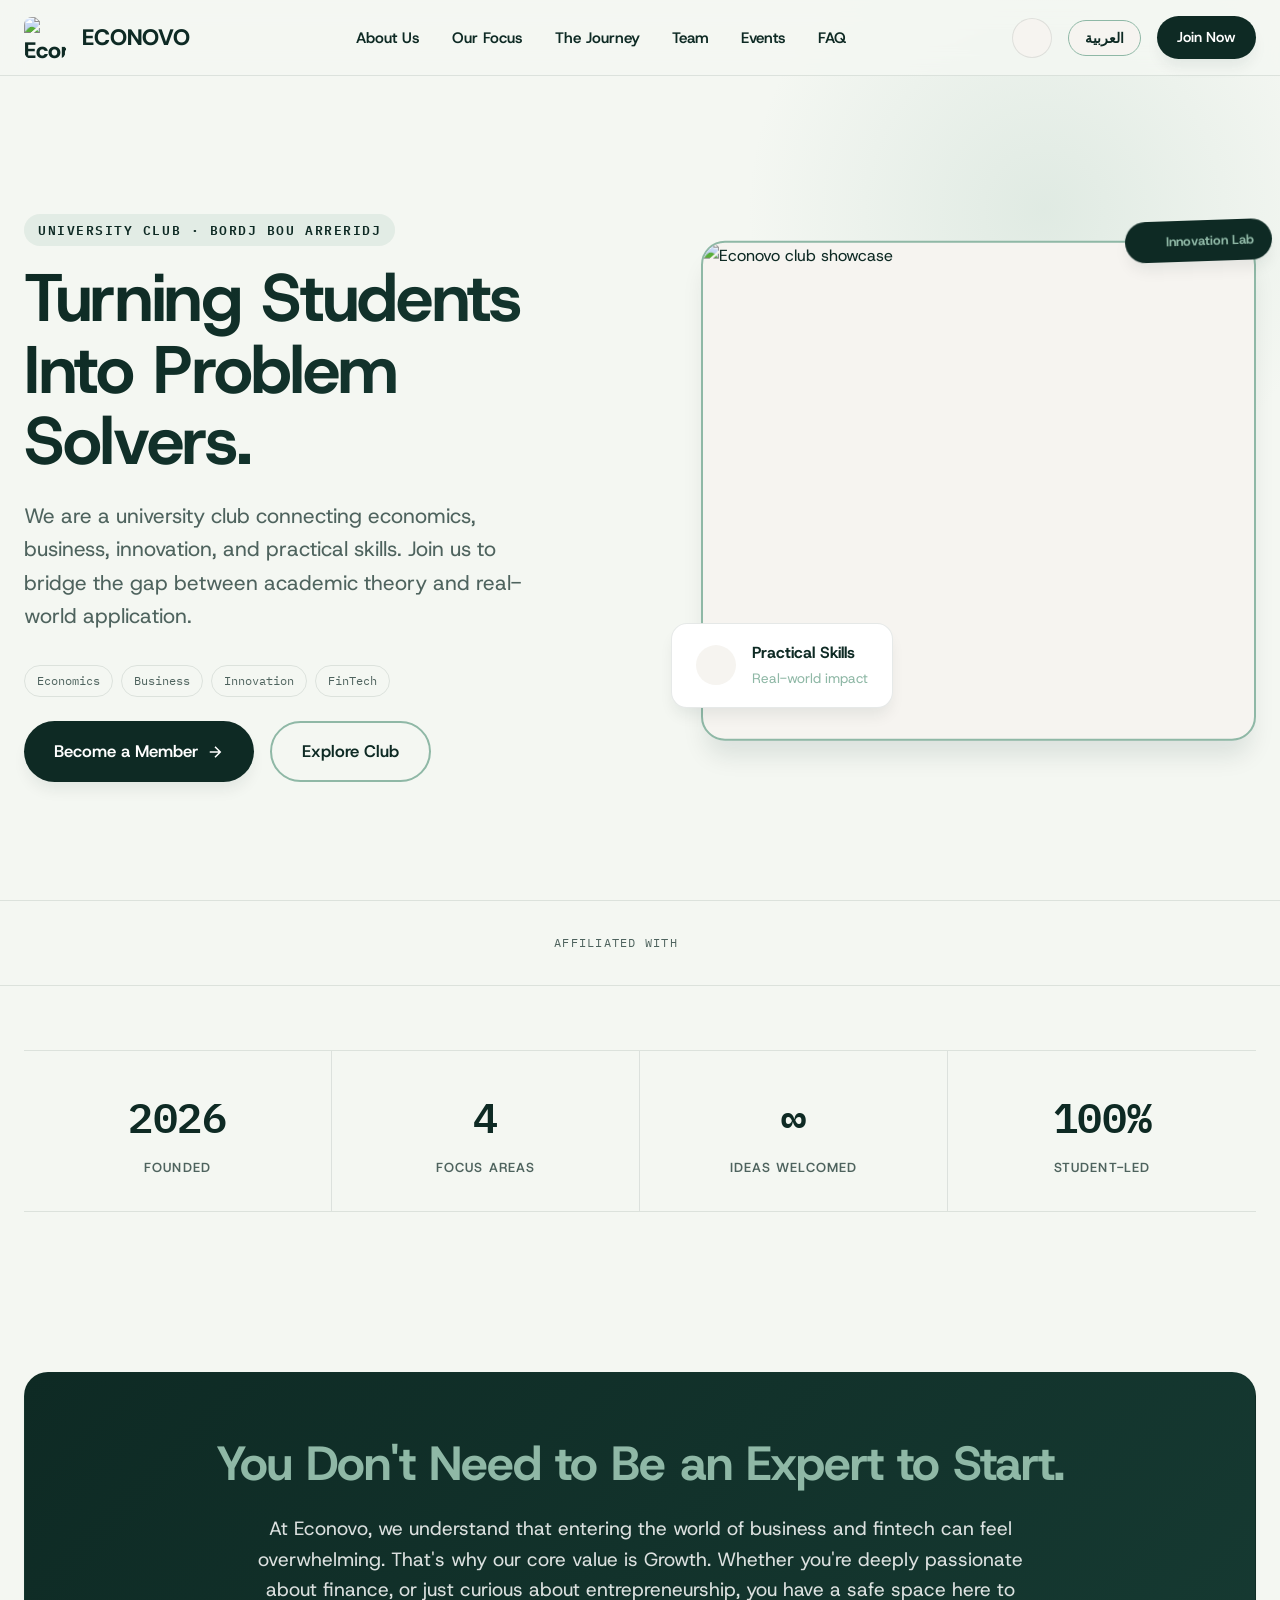
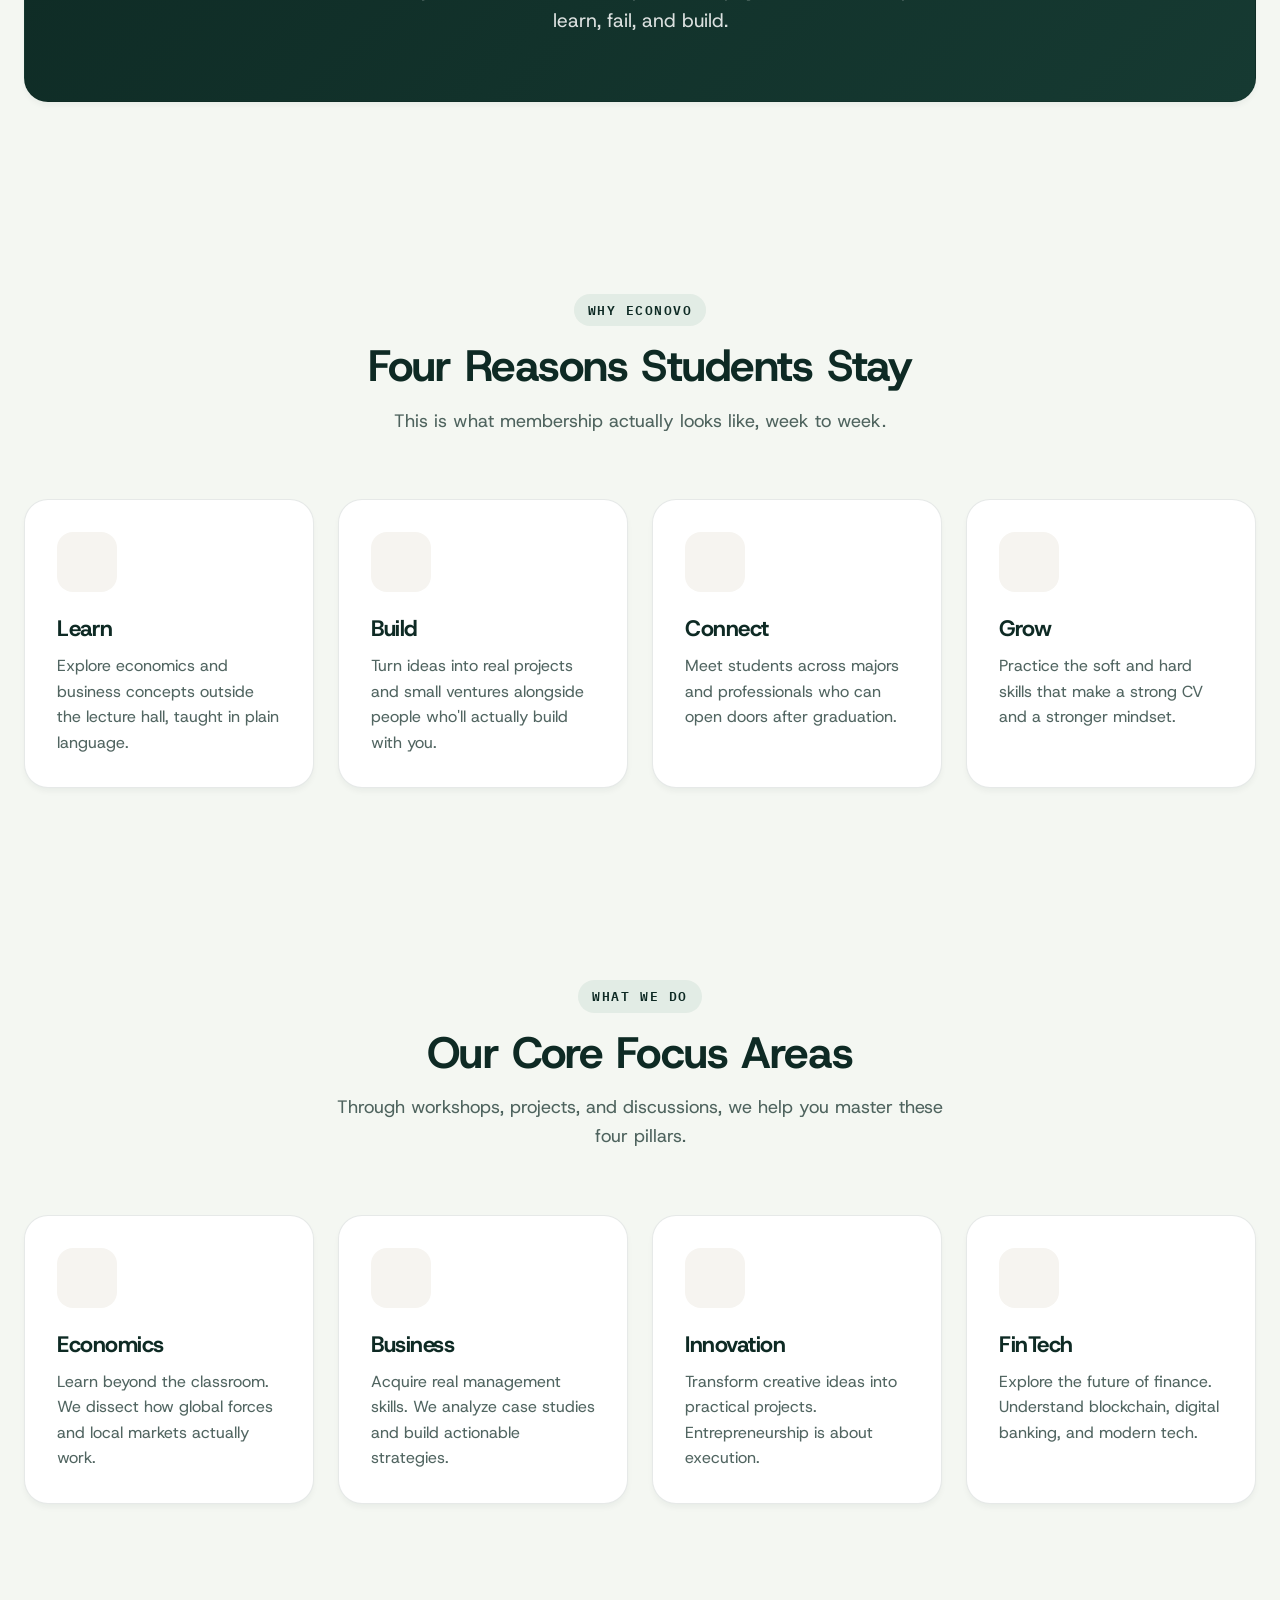
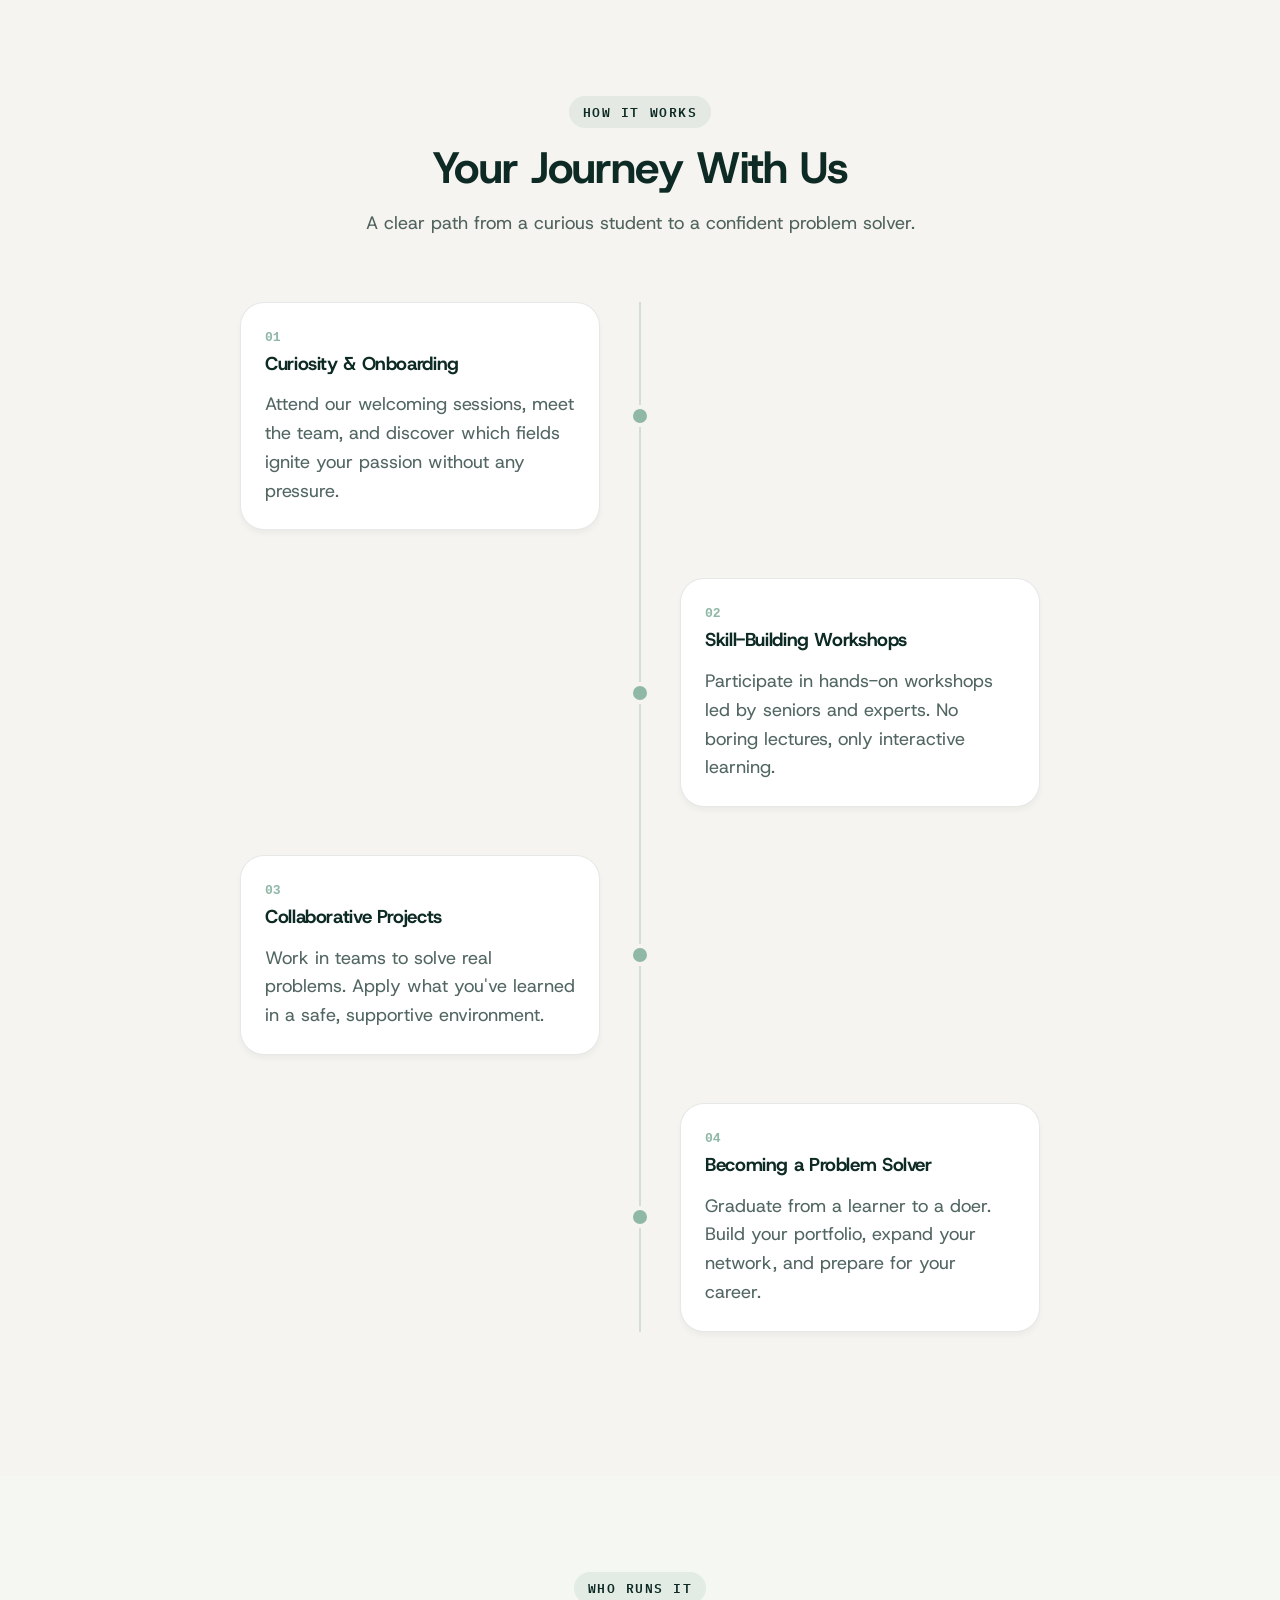
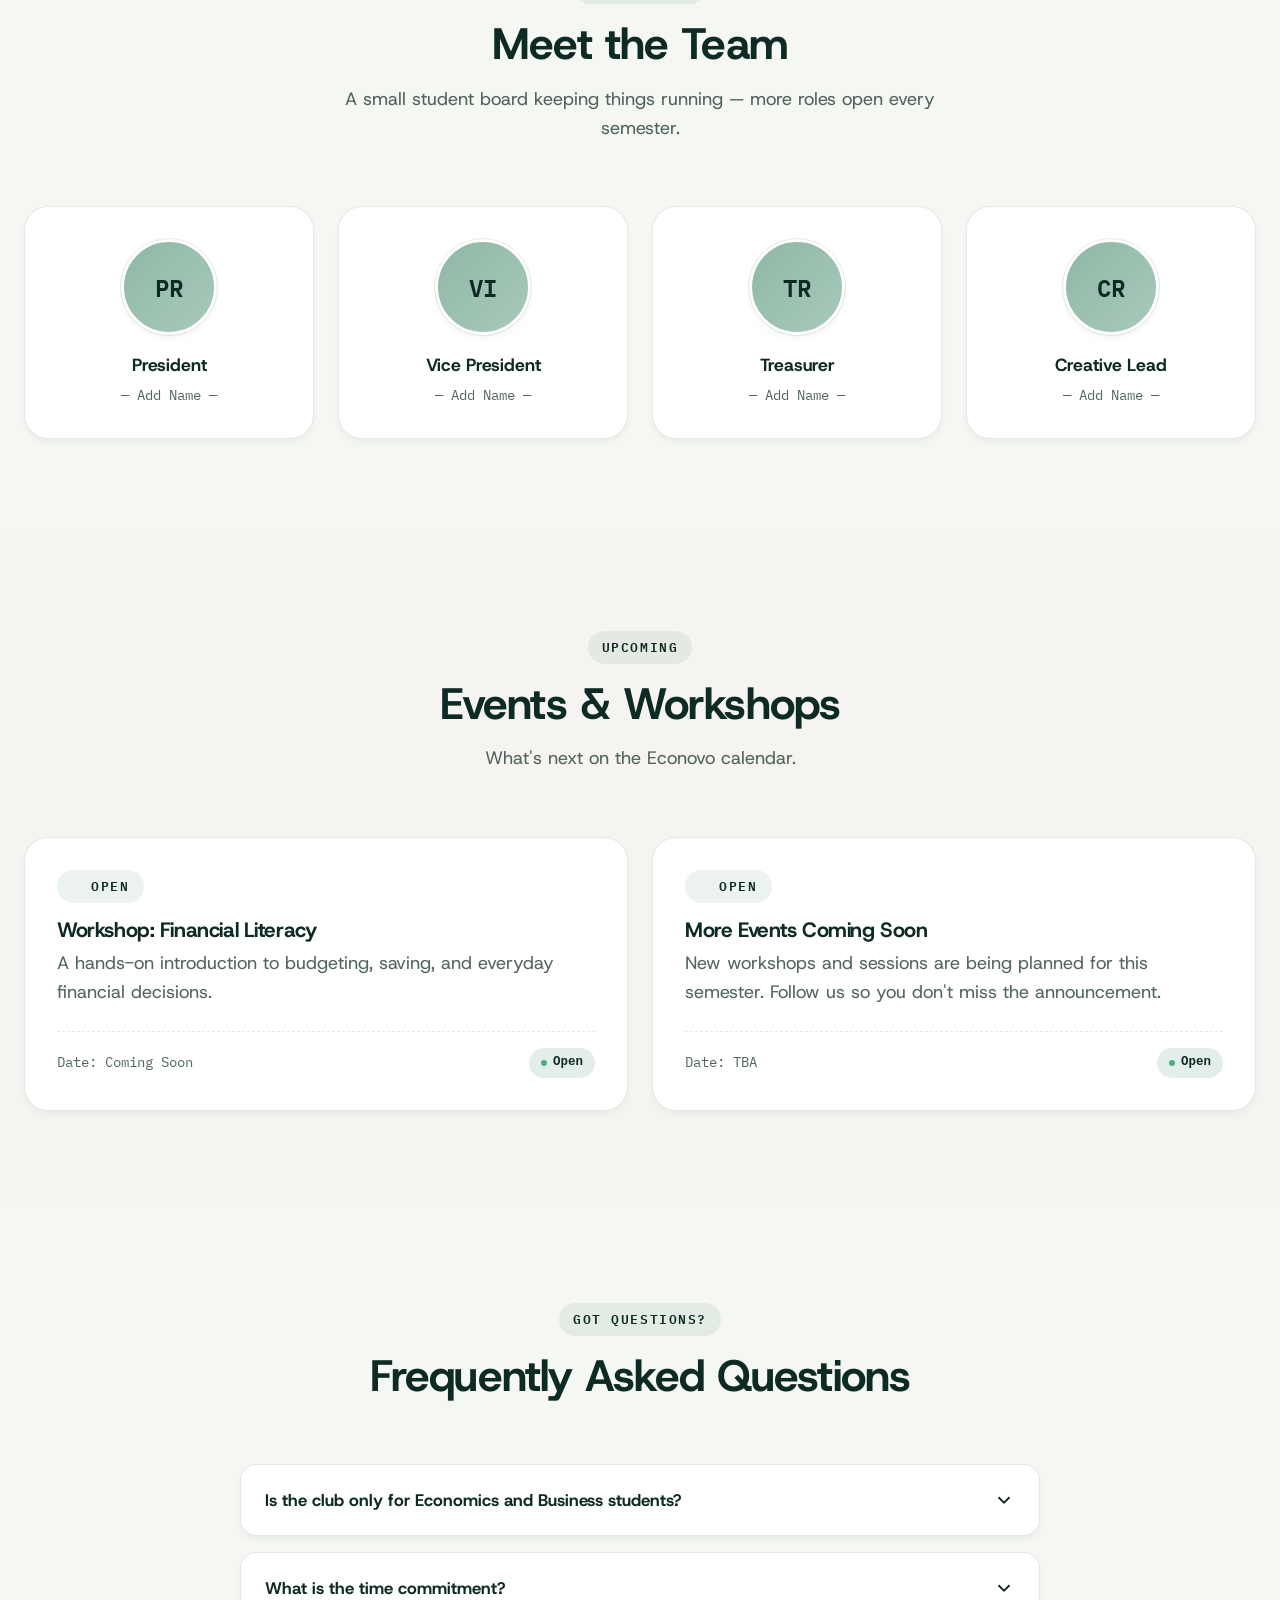
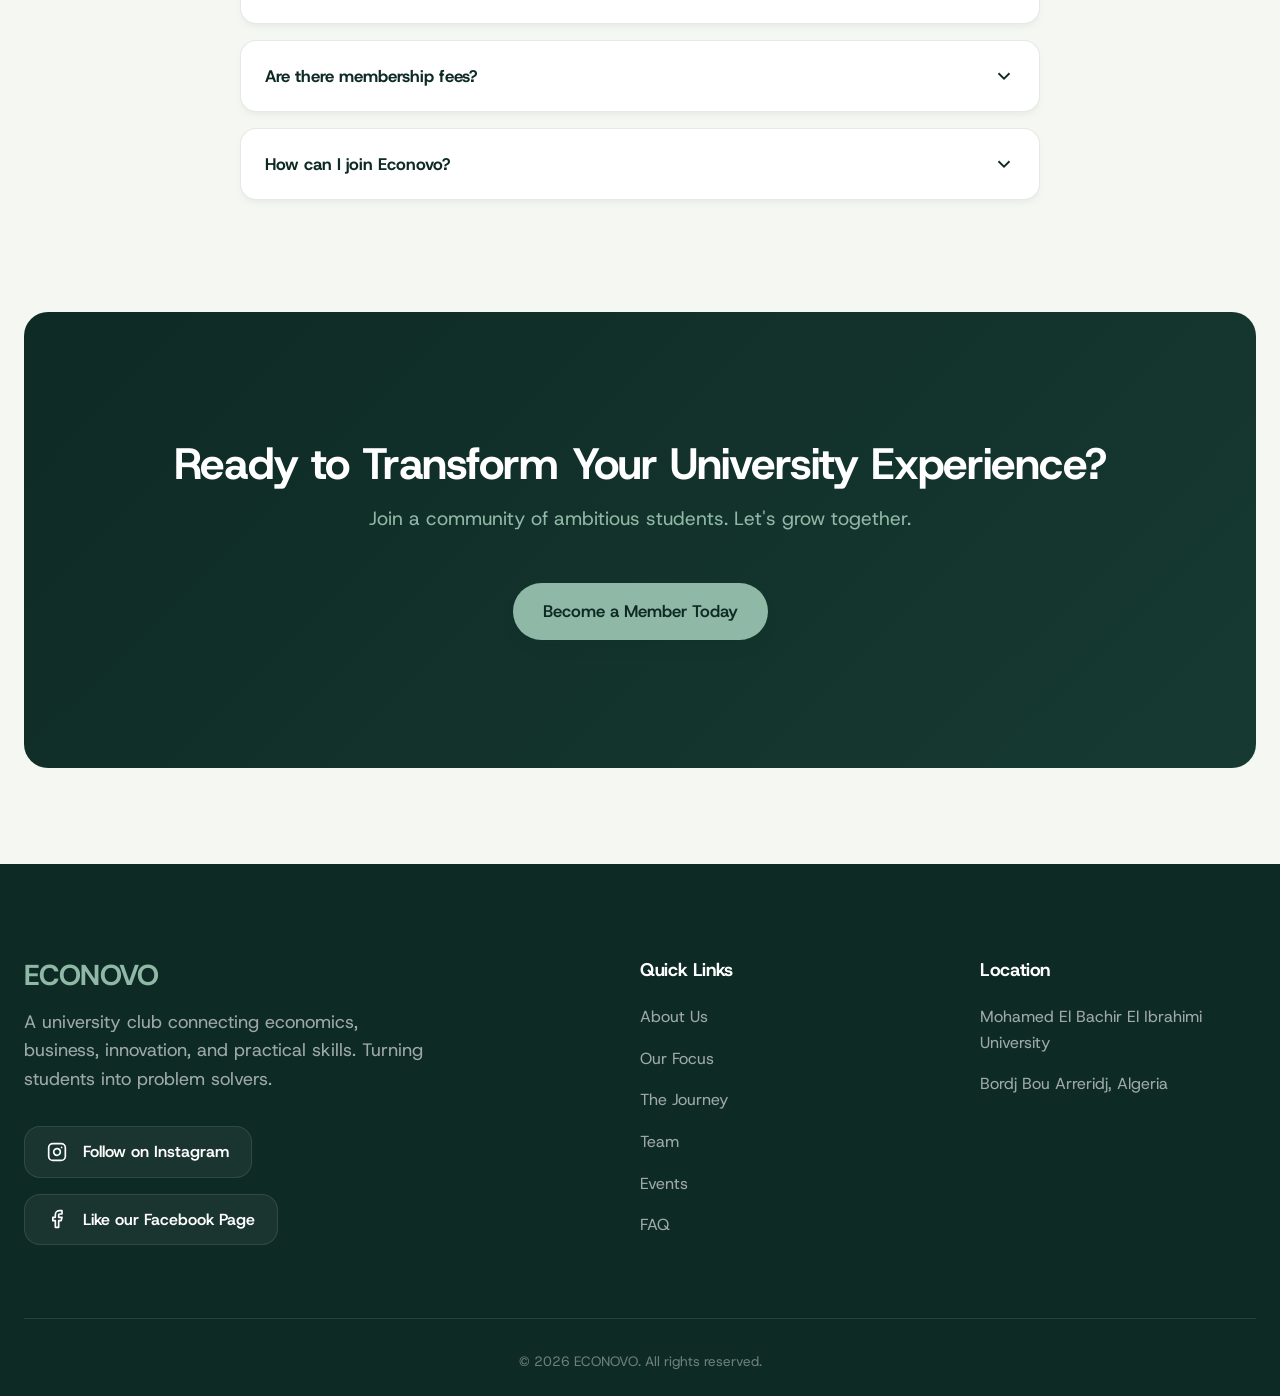
==== commit 1d5c08b5: "Add files via upload" ====
--- a/index.html
+++ b/index.html
@@ -2,7 +2,8 @@
 <html lang="en" dir="ltr">
 <head>
     <meta charset="UTF-8">
-    <meta name="viewport" content="width=device-width, initial-scale=1.0">
+    <meta name="viewport" content="width=device-width, initial-scale=1.0, viewport-fit=cover">
+    <meta name="theme-color" content="#F4F7F2" id="themeColorMeta">
     <title>Econovo Club | Turning Students Into Problem Solvers</title>
     <meta name="description" content="Econovo is a university club connecting economics, business, innovation, and practical skills.">
     <meta name="keywords" content="Econovo, university club, economics club, business club, Bordj Bou Arreridj, fintech, entrepreneurship">
@@ -14,6 +15,7 @@
     <meta property="og:image" content="https://i.postimg.cc/vBCdy1F4/copilot-image-1784613842249.png">
 
     <link rel="icon" href="https://i.postimg.cc/vBCdy1F4/copilot-image-1784613842249.png">
+    <link rel="apple-touch-icon" href="https://i.postimg.cc/vBCdy1F4/copilot-image-1784613842249.png">
 
     <!-- Fonts -->
     <link rel="preconnect" href="https://fonts.googleapis.com">
@@ -27,6 +29,8 @@
     <link rel="stylesheet" href="css/responsive.css">
 </head>
 <body>
+
+    <div class="scroll-progress" id="scrollProgress"></div>
 
     <!-- NAVBAR -->
     <nav class="navbar" id="navbar">
@@ -76,11 +80,11 @@
         <div class="hero-bg-shape"></div>
         <div class="container hero-grid">
             <div class="hero-content">
-                <div class="eyebrow reveal" data-i18n="hero.eyebrow">University Club</div>
-                <h1 class="reveal" data-i18n="hero.title">Turning Students Into Problem Solvers.</h1>
-                <p class="reveal" data-i18n="hero.desc">We are a university club connecting economics, business, innovation, and practical skills.</p>
-                <div class="hero-tags reveal" id="heroTags"></div>
-                <div class="hero-actions reveal">
+                <div class="eyebrow" data-i18n="hero.eyebrow">University Club</div>
+                <h1 data-i18n="hero.title">Turning Students Into Problem Solvers.</h1>
+                <p data-i18n="hero.desc">We are a university club connecting economics, business, innovation, and practical skills.</p>
+                <div class="hero-tags" id="heroTags"></div>
+                <div class="hero-actions">
                     <a href="https://forms.gle/jZQyPLTBE24zM4oh8" target="_blank" class="btn btn-primary">
                         <span data-i18n="hero.ctaJoin">Become a Member</span>
                         <svg width="18" height="18" viewBox="0 0 24 24" fill="none" stroke="currentColor" stroke-width="2"><path d="M5 12h14M12 5l7 7-7 7"/></svg>
@@ -114,7 +118,9 @@
     <section class="trust-bar reveal">
         <div class="container trust-bar-inner">
             <span class="trust-label" id="trustLabel">Affiliated with</span>
-            <div id="trustItems" style="display:flex;gap:2rem;flex-wrap:wrap;"></div>
+            <div class="trust-marquee">
+                <div class="trust-track" id="trustTrack"></div>
+            </div>
         </div>
     </section>
 
@@ -202,7 +208,7 @@
                 <div class="eyebrow" data-i18n="faq.eyebrow">Got Questions?</div>
                 <h2 class="section-title" data-i18n="faq.title">Frequently Asked Questions</h2>
             </div>
-            <div class="faq-wrapper reveal" id="faqWrapper"></div>
+            <div class="faq-wrapper" id="faqWrapper"></div>
         </div>
     </section>
 
@@ -269,6 +275,7 @@
     <!-- Vendor -->
     <script src="https://unpkg.com/lucide@latest"></script>
     <script src="https://cdnjs.cloudflare.com/ajax/libs/gsap/3.12.5/gsap.min.js"></script>
+    <script src="https://cdnjs.cloudflare.com/ajax/libs/gsap/3.12.5/ScrollTrigger.min.js"></script>
 
     <!-- App -->
     <script src="js/faq.js"></script>
--- a/css/style.css
+++ b/css/style.css
@@ -22,7 +22,7 @@
     --bg: var(--color-chalk-1);
     --bg-raised: var(--color-white);
     --bg-sunken: var(--color-chalk-2);
-    js/animations.js--text: var(--color-ink);
+    --text: var(--color-ink);
     --text-soft: var(--color-ink-soft);
     --line: var(--color-line);
     --brand-dark: var(--color-obsidian);
--- a/css/components.css
+++ b/css/components.css
@@ -43,13 +43,6 @@
 .btn-outline { background: transparent; border: 2px solid var(--color-sage); color: var(--text); }
 .btn-outline:hover { background: var(--color-sage); color: var(--color-obsidian); transform: translateY(-3px); }
 .btn-sm { padding: 10px 20px; font-size: .9rem; }
-
-/* ---- Scroll progress (thin ledger line tracking read position) ---- */
-.scroll-progress {
-    position: fixed; top: 0; left: 0; height: 3px; width: 0%;
-    background: var(--color-sage); z-index: 1100; transition: width .1s linear;
-}
-[lang="ar"] .scroll-progress { left: auto; right: 0; }
 
 /* ---- Navbar ---- */
 .navbar {
@@ -133,8 +126,8 @@
 [lang="ar"] .faq-question { text-align: right; }
 .faq-icon { flex-shrink: 0; transition: transform var(--t-base); }
 .faq-item.active .faq-icon { transform: rotate(180deg); color: var(--color-sage); }
-.faq-answer { padding: 0 var(--sp-24); height: 0; overflow: hidden; opacity: 0; transition: opacity var(--t-base), padding-bottom var(--t-base); }
-.faq-item.active .faq-answer { padding-bottom: var(--sp-24); opacity: 1; height: 500px; } /* no-JS fallback only — faq.js drives the real height */
+.faq-answer { padding: 0 var(--sp-24); max-height: 0; overflow: hidden; transition: all var(--t-base); opacity: 0; }
+.faq-item.active .faq-answer { padding-bottom: var(--sp-24); max-height: 320px; opacity: 1; }
 
 /* ---- Status pill (events) ---- */
 .pill { display: inline-flex; align-items: center; gap: 6px; font-size: .78rem; font-weight: 700; padding: 5px 12px; border-radius: var(--r-pill); }
@@ -144,14 +137,10 @@
 
 /* ---- Mobile bottom join button ---- */
 .mobile-join {
-    display: none; position: fixed; left: 50%; z-index: 1200; width: calc(100% - 40px); max-width: 360px;
-    bottom: calc(20px + env(safe-area-inset-bottom, 0px));
-    transform: translateX(-50%) translateY(0);
-    transition: transform var(--t-base), opacity var(--t-base);
-    opacity: 1;
+    display: none; position: fixed; bottom: 20px; left: 50%; transform: translateX(-50%);
+    z-index: 1200; width: calc(100% - 40px); max-width: 360px;
 }
-.mobile-join.is-hidden { transform: translateX(-50%) translateY(140%); opacity: 0; pointer-events: none; }
-.mobile-join .btn { width: 100%; box-shadow: var(--shadow-lg); }
+.mobile-join .btn { width: 100%; }
 
 /* ---- Mobile side menu ---- */
 .mobile-menu-overlay {
--- a/css/sections.css
+++ b/css/sections.css
@@ -26,19 +26,11 @@
 }
 .hero-img-container img { width: 100%; height: 100%; object-fit: cover; }
 
-/* ---- Trust bar (ticker) ---- */
-.trust-bar { padding: var(--sp-24) 0; border-top: 1px solid var(--line); border-bottom: 1px solid var(--line); overflow: hidden; }
-.trust-bar-inner { display: flex; align-items: center; gap: var(--sp-32); }
-.trust-label { flex-shrink: 0; font-family: var(--font-mono); font-size: .74rem; text-transform: uppercase; letter-spacing: .1em; color: var(--text-soft); white-space: nowrap; }
-.trust-marquee { flex: 1; min-width: 0; overflow: hidden; mask-image: linear-gradient(90deg, transparent, #000 8%, #000 92%, transparent); -webkit-mask-image: linear-gradient(90deg, transparent, #000 8%, #000 92%, transparent); }
-.trust-track { display: flex; align-items: center; gap: var(--sp-32); width: max-content; animation: trustMarquee 26s linear infinite; }
-[lang="ar"] .trust-track { animation-name: trustMarqueeRtl; }
-.trust-item { font-weight: 600; color: var(--text); font-size: .92rem; opacity: .85; white-space: nowrap; }
-.trust-track .dot { color: var(--color-sage); }
-
-@keyframes trustMarquee { from { transform: translateX(0); } to { transform: translateX(-50%); } }
-@keyframes trustMarqueeRtl { from { transform: translateX(0); } to { transform: translateX(50%); } }
-@media (prefers-reduced-motion: reduce) { .trust-track { animation: none; } }
+/* ---- Trust bar ---- */
+.trust-bar { padding: var(--sp-32) 0; border-top: 1px solid var(--line); border-bottom: 1px solid var(--line); }
+.trust-bar-inner { display: flex; align-items: center; justify-content: center; gap: var(--sp-48); flex-wrap: wrap; }
+.trust-label { font-family: var(--font-mono); font-size: .78rem; text-transform: uppercase; letter-spacing: .1em; color: var(--text-soft); }
+.trust-item { font-weight: 600; color: var(--text); font-size: .95rem; opacity: .8; }
 
 /* ---- Stats (ledger row) ---- */
 .stats-section { padding: var(--sp-64) 0; }
@@ -110,71 +102,3 @@
 .reveal { opacity: 0; transform: translateY(32px); transition: all .7s cubic-bezier(.5,0,0,1); }
 .reveal.active { opacity: 1; transform: translateY(0); }
 .delay-100 { transition-delay: .1s; } .delay-200 { transition-delay: .2s; } .delay-300 { transition-delay: .3s; }
-.stats-row { display: grid; grid-template-columns: repeat(4, 1fr); border-top: 1px solid var(--line); border-bottom: 1px solid var(--line); }
-.stat-cell { padding: var(--sp-32) var(--sp-16); text-align: center; border-right: 1px solid var(--line); }
-.stat-cell:last-child { border-right: none; }
-[lang="ar"] .stat-cell { border-right: none; border-left: 1px solid var(--line); }
-[lang="ar"] .stat-cell:last-child { border-left: none; }
-.stat-value { display: block; font-size: clamp(1.8rem, 3.4vw, 2.6rem); font-weight: 600; color: var(--brand-dark); margin-bottom: 4px; }
-[data-theme="dark"] .stat-value { color: var(--color-sage); }
-.stat-label { font-size: .82rem; text-transform: uppercase; letter-spacing: .08em; color: var(--text-soft); font-weight: 600; }
-
-/* ---- Why grid ---- */
-.why-grid, .pillars-grid { display: grid; grid-template-columns: repeat(auto-fit, minmax(260px, 1fr)); gap: var(--sp-24); }
-.why-card, .pillar-card { padding: var(--sp-32); }
-.why-card h3, .pillar-card h3 { font-size: 1.4rem; margin-bottom: var(--sp-12); }
-.why-card p, .pillar-card p { font-size: 1rem; }
-
-/* ---- Journey timeline (numbered — real sequence) ---- */
-.journey-section { background: var(--bg-sunken); }
-.timeline { position: relative; max-width: 800px; margin: 0 auto; }
-.timeline::before { content: ''; position: absolute; top: 0; left: 50%; width: 2px; height: 100%; background: var(--color-sage); transform: translateX(-50%); opacity: .35; }
-.timeline-item { display: flex; justify-content: space-between; align-items: center; margin-bottom: var(--sp-48); position: relative; }
-.timeline-item:nth-child(even) { flex-direction: row-reverse; }
-.timeline-content { width: calc(50% - 40px); padding: var(--sp-24); }
-.timeline-content .step-num { font-family: var(--font-mono); font-size: .82rem; color: var(--color-sage); font-weight: 700; display: block; margin-bottom: 6px; }
-.timeline-dot { position: absolute; left: 50%; top: 50%; transform: translate(-50%,-50%); width: 22px; height: 22px; background: var(--color-sage); border: 4px solid var(--bg-sunken); border-radius: 50%; z-index: 2; transition: var(--t-base); }
-.timeline-item:hover .timeline-dot { background: var(--brand-dark); transform: translate(-50%,-50%) scale(1.25); }
-
-/* ---- Team ---- */
-.team-grid { display: grid; grid-template-columns: repeat(auto-fit, minmax(200px, 1fr)); gap: var(--sp-24); }
-.team-card { padding: var(--sp-32) var(--sp-24); text-align: center; }
-.team-card .role { font-size: 1.1rem; font-weight: 700; margin-bottom: 4px; }
-.team-card .name { font-size: .9rem; color: var(--text-soft); font-family: var(--font-mono); }
-
-/* ---- Events ---- */
-.events-grid { display: grid; grid-template-columns: repeat(auto-fit, minmax(280px, 1fr)); gap: var(--sp-24); }
-.event-card { padding: var(--sp-32); }
-.event-card .eyebrow { margin-bottom: var(--sp-16); }
-.event-card h3 { font-size: 1.3rem; margin-bottom: var(--sp-8); }
-.event-meta { display: flex; align-items: center; justify-content: space-between; margin-top: var(--sp-24); padding-top: var(--sp-16); border-top: 1px dashed var(--line); font-family: var(--font-mono); font-size: .85rem; color: var(--text-soft); }
-
-/* ---- FAQ wrapper width ---- */
-.faq-wrapper { max-width: 800px; margin: 0 auto; }
-
-/* ---- CTA ---- */
-.cta-section { background: var(--gradient-primary); color: #fff; text-align: center; padding: var(--sp-128) var(--sp-24); border-radius: var(--r-lg); margin: 0 var(--sp-24); }
-.cta-section .section-title { color: #fff; }
-.cta-section p { color: var(--color-sage); margin-bottom: var(--sp-48); font-size: 1.2rem; }
-
-/* ---- Footer ---- */
-.footer { background: var(--brand-dark); color: #fff; padding: var(--sp-96) 0 var(--sp-24); margin-top: var(--sp-96); }
-.footer-grid { display: grid; grid-template-columns: 2fr 1fr 1fr; gap: var(--sp-64); margin-bottom: var(--sp-64); }
-.footer-brand h3 { font-size: 1.8rem; color: var(--color-sage); margin-bottom: var(--sp-16); }
-.footer-brand p { color: rgba(255,255,255,.6); max-width: 400px; }
-.footer-title { font-size: 1.15rem; margin-bottom: var(--sp-24); color: #fff; }
-.footer-links li { margin-bottom: var(--sp-16); }
-.footer-links a, .footer-links li { color: rgba(255,255,255,.6); }
-.footer-links a:hover { color: var(--color-sage); }
-.social-buttons-container { display: flex; flex-direction: column; gap: var(--sp-16); margin-top: var(--sp-32); }
-.social-btn { display: flex; align-items: center; gap: var(--sp-16); padding: 12px 22px; background: rgba(255,255,255,.05); border: 1px solid rgba(255,255,255,.1); border-radius: var(--r-md); color: #fff; font-weight: 600; transition: var(--t-base); width: max-content; }
-.social-btn:hover { background: var(--color-sage); color: var(--color-obsidian); border-color: var(--color-sage); transform: translateX(5px); }
-[lang="ar"] .social-btn:hover { transform: translateX(-5px); }
-.social-btn svg { width: 20px; height: 20px; }
-.footer-bottom { text-align: center; padding-top: var(--sp-32); border-top: 1px solid rgba(255,255,255,.1); color: rgba(255,255,255,.4); font-size: .85rem; }
-
-/* ---- Reveal-on-scroll base state (animated via GSAP in animations.js;
-       this is the CSS fallback if JS fails to load) ---- */
-.reveal { opacity: 0; transform: translateY(32px); transition: all .7s cubic-bezier(.5,0,0,1); }
-.reveal.active { opacity: 1; transform: translateY(0); }
-.delay-100 { transition-delay: .1s; } .delay-200 { transition-delay: .2s; } .delay-300 { transition-delay: .3s; }
--- a/css/responsive.css
+++ b/css/responsive.css
@@ -36,5 +36,3 @@
     .stats-row { grid-template-columns: 1fr 1fr; }
     .hero-img-container { height: 300px; }
 }
-    .hero-img-container { height: 300px; }
-}
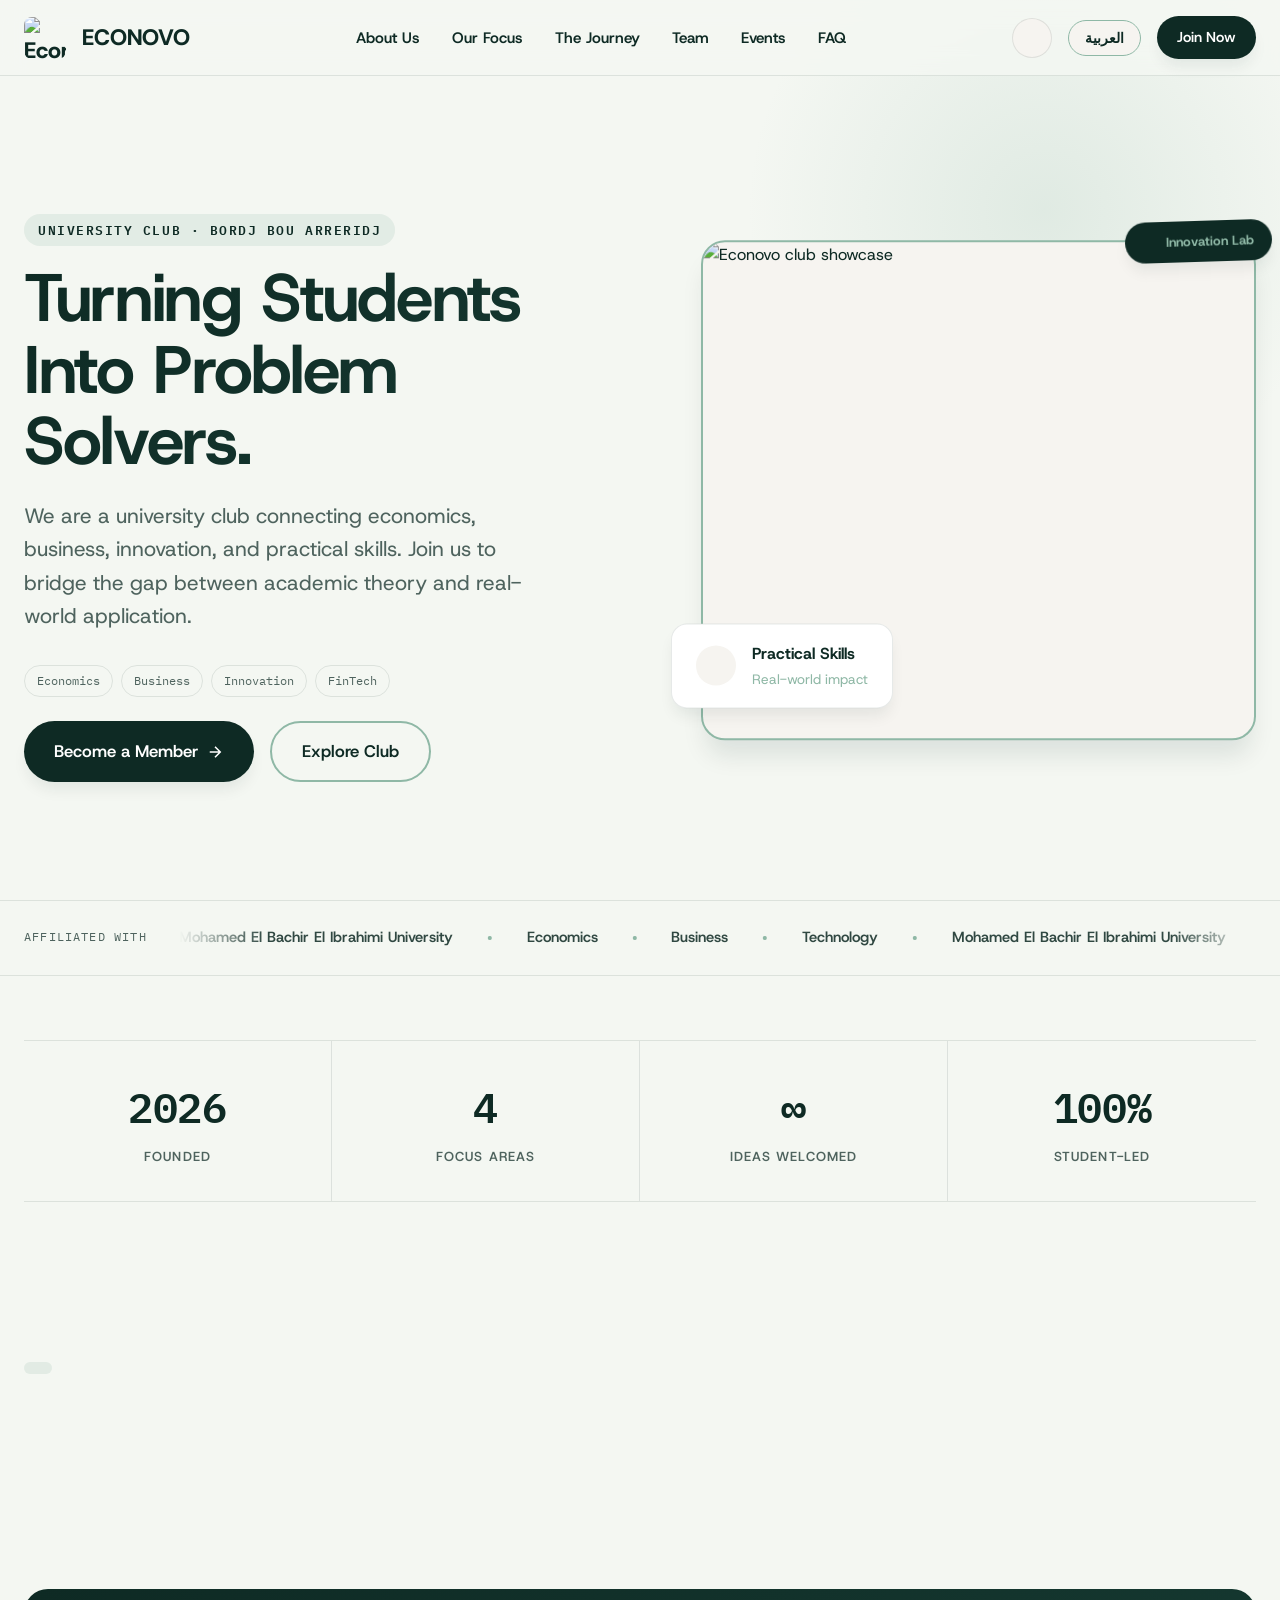
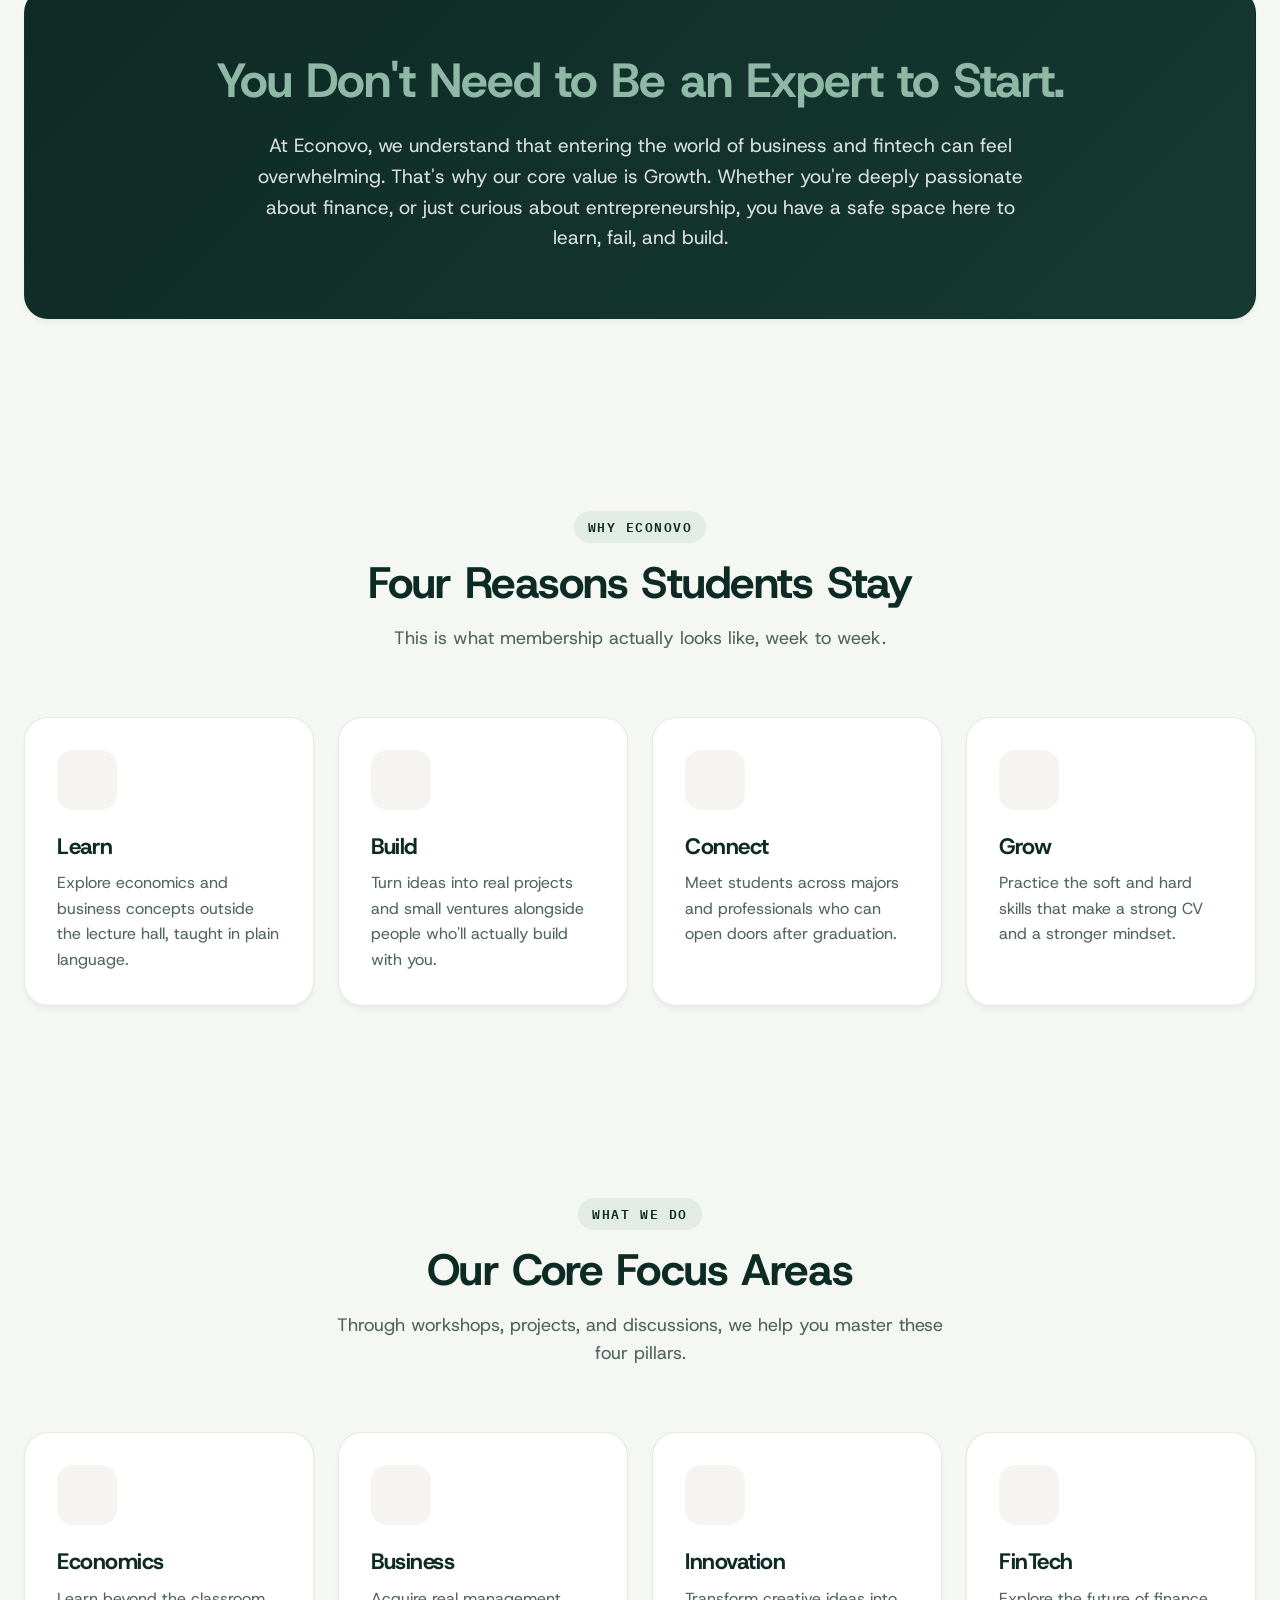
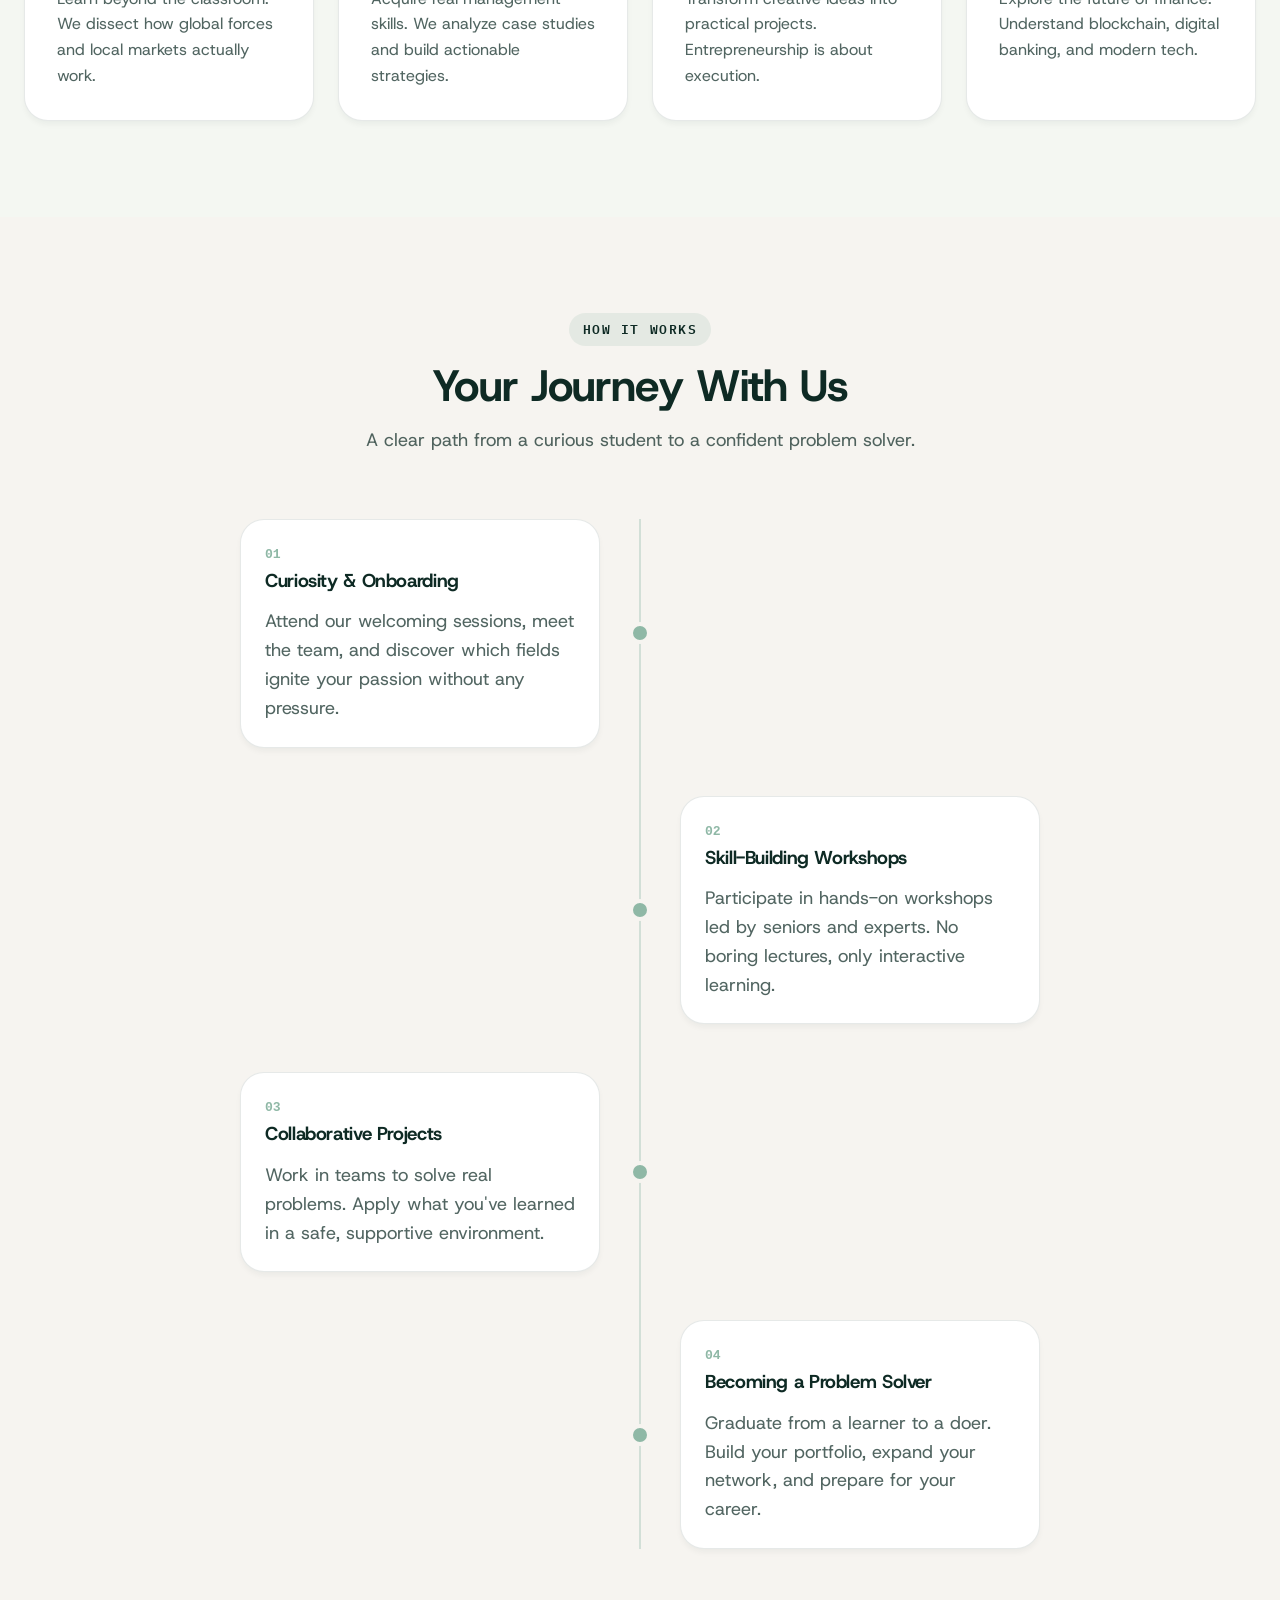
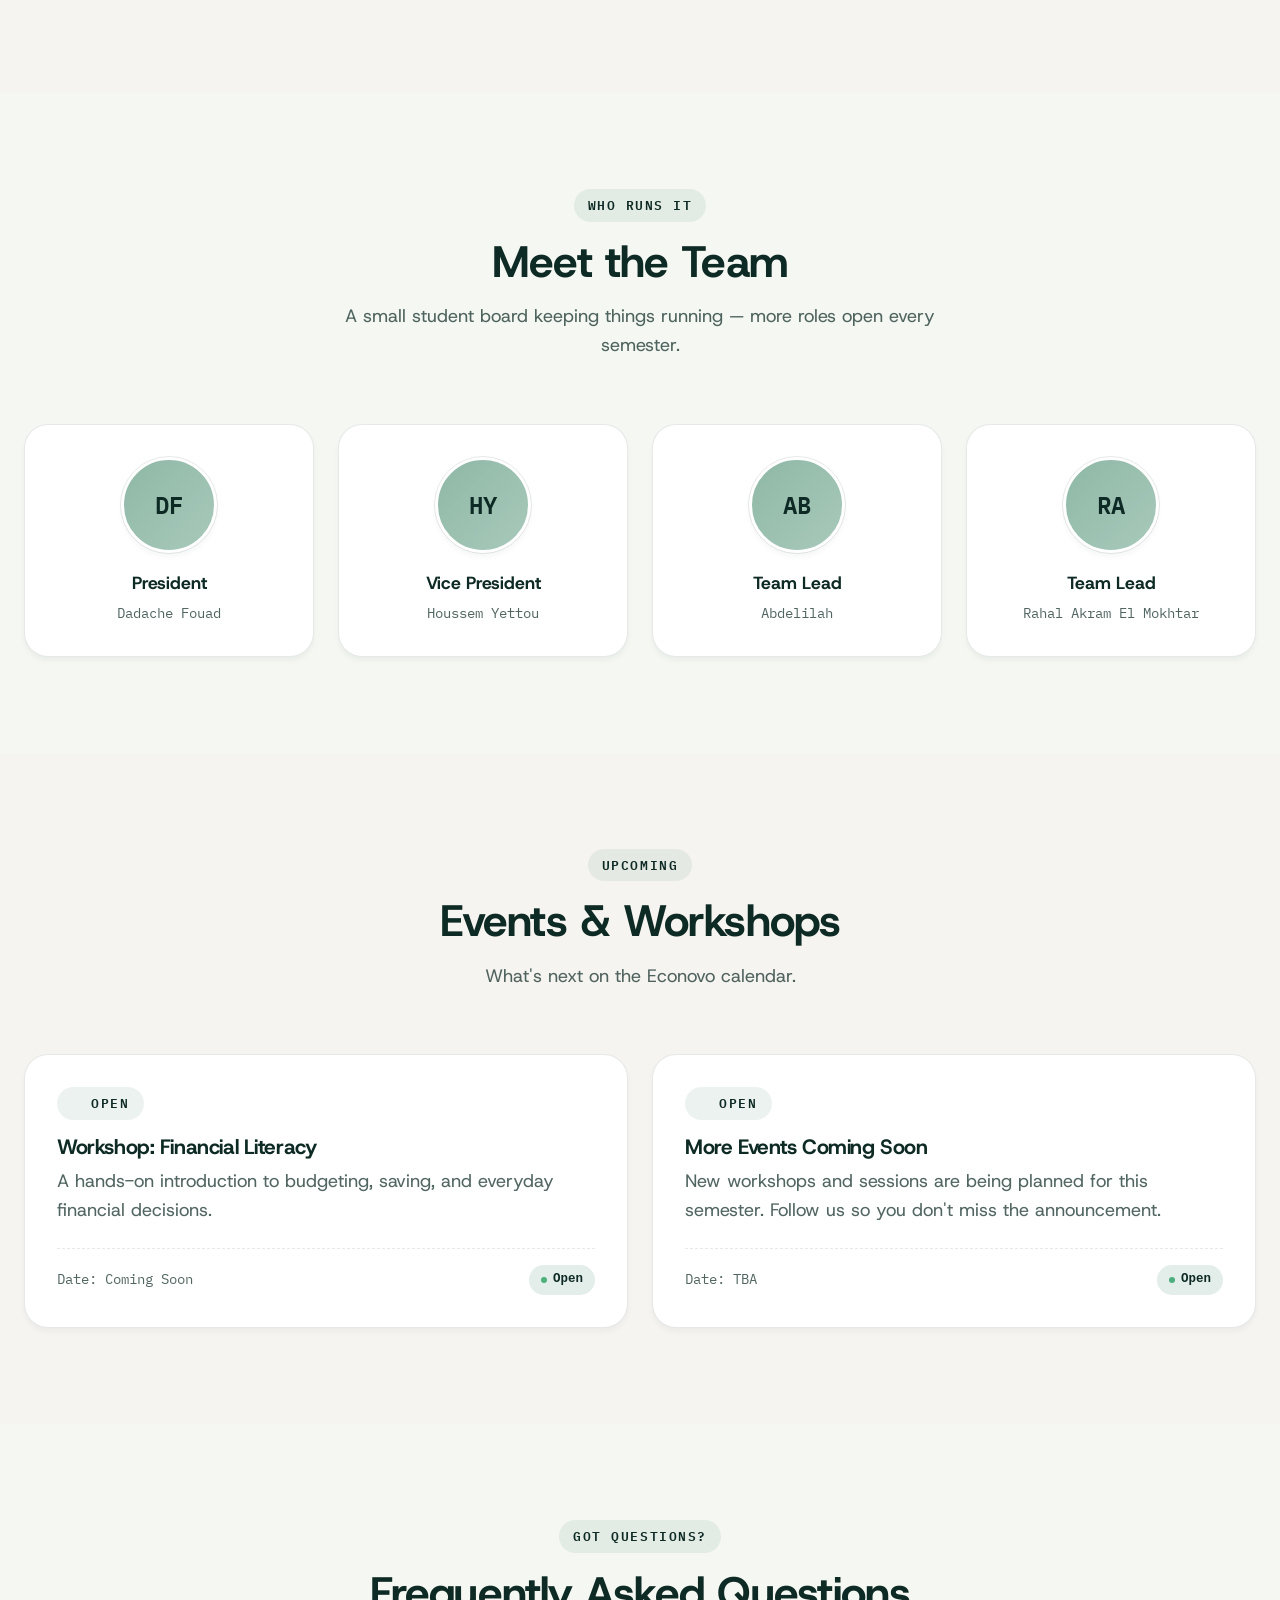
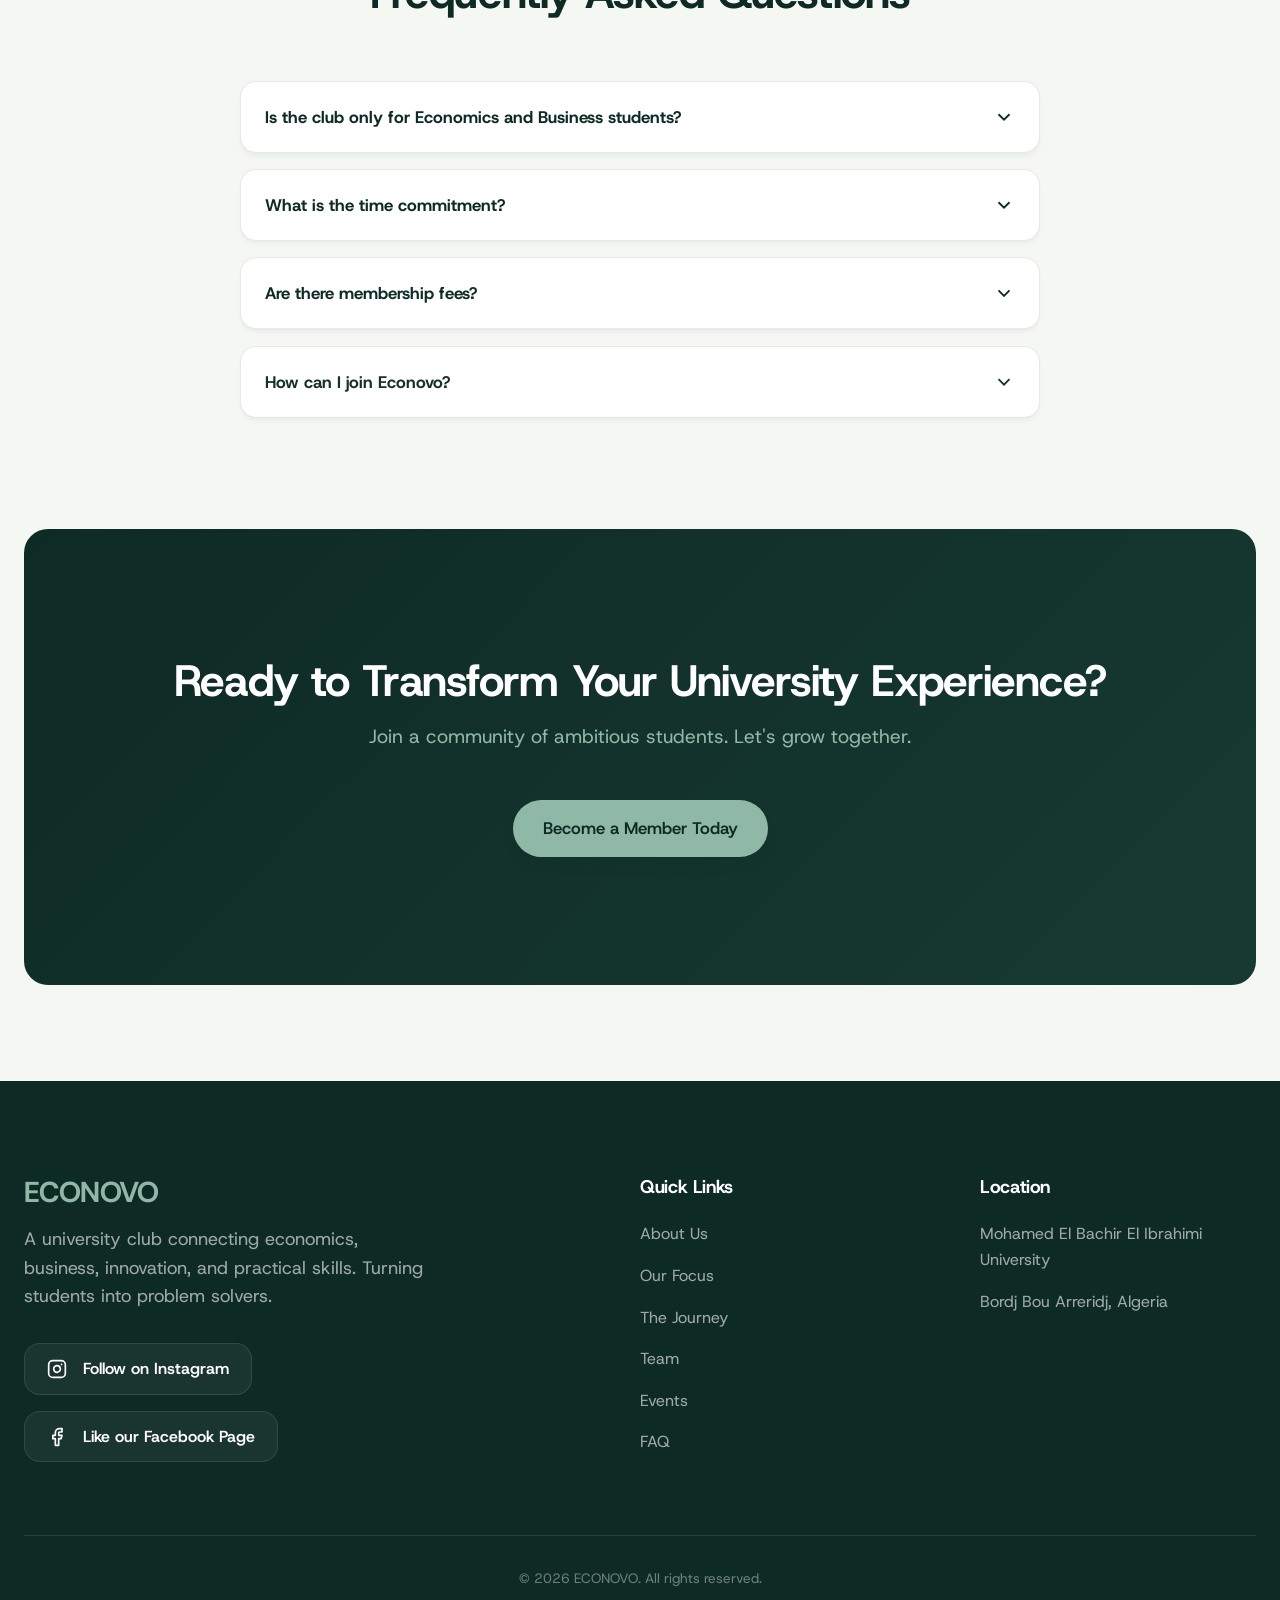
==== commit bf499e65: "Add hubs section with heading and description" ====
--- a/index.html
+++ b/index.html
@@ -130,7 +130,17 @@
             <div class="stats-row" id="statsRow"></div>
         </div>
     </section>
-
+<section id="hubs" class="section hubs">
+    <div class="container">
+        <div class="section-heading">
+            <span class="eyebrow" data-i18n="hubs.eyebrow"></span>
+            <h2 data-i18n="hubs.title"></h2>
+            <p data-i18n="hubs.description"></p>
+        </div>
+
+        <div class="hub-grid" id="hubGrid"></div>
+    </div>
+</section>
     <!-- ABOUT / EMPATHY -->
     <section id="about" class="empathy-section section reveal">
         <div class="container">
--- a/css/style.css
+++ b/css/style.css
@@ -9,7 +9,7 @@
 :root {
     /* ---- Brand colors (light) ---- */
     --color-obsidian: #0E2A24;
-    --color-obsidian-dark: #071512;
+    --color-true-black: #1F1F1F; /* brand book 04 — the second "Obsidian Black" swatch */
     --color-sage: #8FB8A6;
     --color-sage-dim: #a8c9bb;
     --color-chalk-1: #F4F7F2;
@@ -61,17 +61,17 @@
 
 /* Dark theme — same hues, inverted ground, sage stays the constant accent */
 [data-theme="dark"] {
-    --bg: var(--color-obsidian-dark);
-    --bg-raised: #0E2A24;
-    --bg-sunken: #0B1F1A;
+    --bg: var(--color-true-black);          /* official Obsidian Black ground */
+    --bg-raised: var(--color-obsidian);     /* brand green cards float on true black */
+    --bg-sunken: #171717;
     --text: #E7EFEA;
     --text-soft: rgba(231, 239, 234, .72);
     --line: rgba(231, 239, 234, .12);
-    --brand-dark: #071008;
-    --gradient-primary: linear-gradient(135deg, #071512 0%, #0E2A24 100%);
-    --shadow-sm: 0 4px 6px -1px rgba(0,0,0,.25);
-    --shadow-md: 0 10px 20px -3px rgba(0,0,0,.35);
-    --shadow-lg: 0 20px 30px -5px rgba(0,0,0,.4);
+    --brand-dark: #141414;
+    --gradient-primary: linear-gradient(135deg, #141414 0%, #0E2A24 100%);
+    --shadow-sm: 0 4px 6px -1px rgba(0,0,0,.35);
+    --shadow-md: 0 10px 20px -3px rgba(0,0,0,.45);
+    --shadow-lg: 0 20px 30px -5px rgba(0,0,0,.5);
 }
 
 [lang="en"] { --font-current: var(--font-en); direction: ltr; }
@@ -90,6 +90,7 @@
     transition: background-color var(--t-base), color var(--t-base);
     -webkit-font-smoothing: antialiased;
     -moz-osx-font-smoothing: grayscale;
+    -webkit-tap-highlight-color: transparent;
 }
 
 h1, h2, h3, h4, h5, h6 { line-height: 1.1; font-weight: 700; letter-spacing: -.02em; }
@@ -111,6 +112,17 @@
     letter-spacing: -0.01em;
 }
 
+/* Base hidden state for JS-rendered card grids (stats, why, pillars,
+   timeline, team, events, faq). animations.js reveals each container's
+   children with a staggered cascade the moment the grid scrolls into view. */
+.stagger-item { opacity: 0; transform: translateY(24px); }
+.stagger-item.in { opacity: 1; transform: translateY(0); transition: opacity .55s ease, transform .55s ease; }
+
+/* Immediate, light feedback on tap since touch devices have no :hover */
+.btn:active, .card:active, .social-btn:active, .icon-btn:active, .faq-question:active {
+    transform: scale(.97);
+}
+
 /* Respect reduced motion */
 @media (prefers-reduced-motion: reduce) {
     *, *::before, *::after {
@@ -119,6 +131,7 @@
         transition-duration: .001ms !important;
         scroll-behavior: auto !important;
     }
+    .stagger-item { opacity: 1 !important; transform: none !important; }
 }
 
 /* Utilities */
--- a/css/components.css
+++ b/css/components.css
@@ -43,6 +43,13 @@
 .btn-outline { background: transparent; border: 2px solid var(--color-sage); color: var(--text); }
 .btn-outline:hover { background: var(--color-sage); color: var(--color-obsidian); transform: translateY(-3px); }
 .btn-sm { padding: 10px 20px; font-size: .9rem; }
+
+/* ---- Scroll progress (thin ledger line tracking read position) ---- */
+.scroll-progress {
+    position: fixed; top: 0; left: 0; height: 3px; width: 0%;
+    background: var(--color-sage); z-index: 1100; transition: width .1s linear;
+}
+[lang="ar"] .scroll-progress { left: auto; right: 0; }
 
 /* ---- Navbar ---- */
 .navbar {
@@ -126,8 +133,8 @@
 [lang="ar"] .faq-question { text-align: right; }
 .faq-icon { flex-shrink: 0; transition: transform var(--t-base); }
 .faq-item.active .faq-icon { transform: rotate(180deg); color: var(--color-sage); }
-.faq-answer { padding: 0 var(--sp-24); max-height: 0; overflow: hidden; transition: all var(--t-base); opacity: 0; }
-.faq-item.active .faq-answer { padding-bottom: var(--sp-24); max-height: 320px; opacity: 1; }
+.faq-answer { padding: 0 var(--sp-24); height: 0; overflow: hidden; opacity: 0; transition: opacity var(--t-base), padding-bottom var(--t-base); }
+.faq-item.active .faq-answer { padding-bottom: var(--sp-24); opacity: 1; height: 500px; } /* no-JS fallback only — faq.js drives the real height */
 
 /* ---- Status pill (events) ---- */
 .pill { display: inline-flex; align-items: center; gap: 6px; font-size: .78rem; font-weight: 700; padding: 5px 12px; border-radius: var(--r-pill); }
@@ -137,10 +144,14 @@
 
 /* ---- Mobile bottom join button ---- */
 .mobile-join {
-    display: none; position: fixed; bottom: 20px; left: 50%; transform: translateX(-50%);
-    z-index: 1200; width: calc(100% - 40px); max-width: 360px;
+    display: none; position: fixed; left: 50%; z-index: 1200; width: calc(100% - 40px); max-width: 360px;
+    bottom: calc(20px + env(safe-area-inset-bottom, 0px));
+    transform: translateX(-50%) translateY(0);
+    transition: transform var(--t-base), opacity var(--t-base);
+    opacity: 1;
 }
-.mobile-join .btn { width: 100%; }
+.mobile-join.is-hidden { transform: translateX(-50%) translateY(140%); opacity: 0; pointer-events: none; }
+.mobile-join .btn { width: 100%; box-shadow: var(--shadow-lg); }
 
 /* ---- Mobile side menu ---- */
 .mobile-menu-overlay {
--- a/css/sections.css
+++ b/css/sections.css
@@ -26,11 +26,19 @@
 }
 .hero-img-container img { width: 100%; height: 100%; object-fit: cover; }
 
-/* ---- Trust bar ---- */
-.trust-bar { padding: var(--sp-32) 0; border-top: 1px solid var(--line); border-bottom: 1px solid var(--line); }
-.trust-bar-inner { display: flex; align-items: center; justify-content: center; gap: var(--sp-48); flex-wrap: wrap; }
-.trust-label { font-family: var(--font-mono); font-size: .78rem; text-transform: uppercase; letter-spacing: .1em; color: var(--text-soft); }
-.trust-item { font-weight: 600; color: var(--text); font-size: .95rem; opacity: .8; }
+/* ---- Trust bar (ticker) ---- */
+.trust-bar { padding: var(--sp-24) 0; border-top: 1px solid var(--line); border-bottom: 1px solid var(--line); overflow: hidden; }
+.trust-bar-inner { display: flex; align-items: center; gap: var(--sp-32); }
+.trust-label { flex-shrink: 0; font-family: var(--font-mono); font-size: .74rem; text-transform: uppercase; letter-spacing: .1em; color: var(--text-soft); white-space: nowrap; }
+.trust-marquee { flex: 1; min-width: 0; overflow: hidden; mask-image: linear-gradient(90deg, transparent, #000 8%, #000 92%, transparent); -webkit-mask-image: linear-gradient(90deg, transparent, #000 8%, #000 92%, transparent); }
+.trust-track { display: flex; align-items: center; gap: var(--sp-32); width: max-content; animation: trustMarquee 26s linear infinite; }
+[lang="ar"] .trust-track { animation-name: trustMarqueeRtl; }
+.trust-item { font-weight: 600; color: var(--text); font-size: .92rem; opacity: .85; white-space: nowrap; }
+.trust-track .dot { color: var(--color-sage); }
+
+@keyframes trustMarquee { from { transform: translateX(0); } to { transform: translateX(-50%); } }
+@keyframes trustMarqueeRtl { from { transform: translateX(0); } to { transform: translateX(50%); } }
+@media (prefers-reduced-motion: reduce) { .trust-track { animation: none; } }
 
 /* ---- Stats (ledger row) ---- */
 .stats-section { padding: var(--sp-64) 0; }
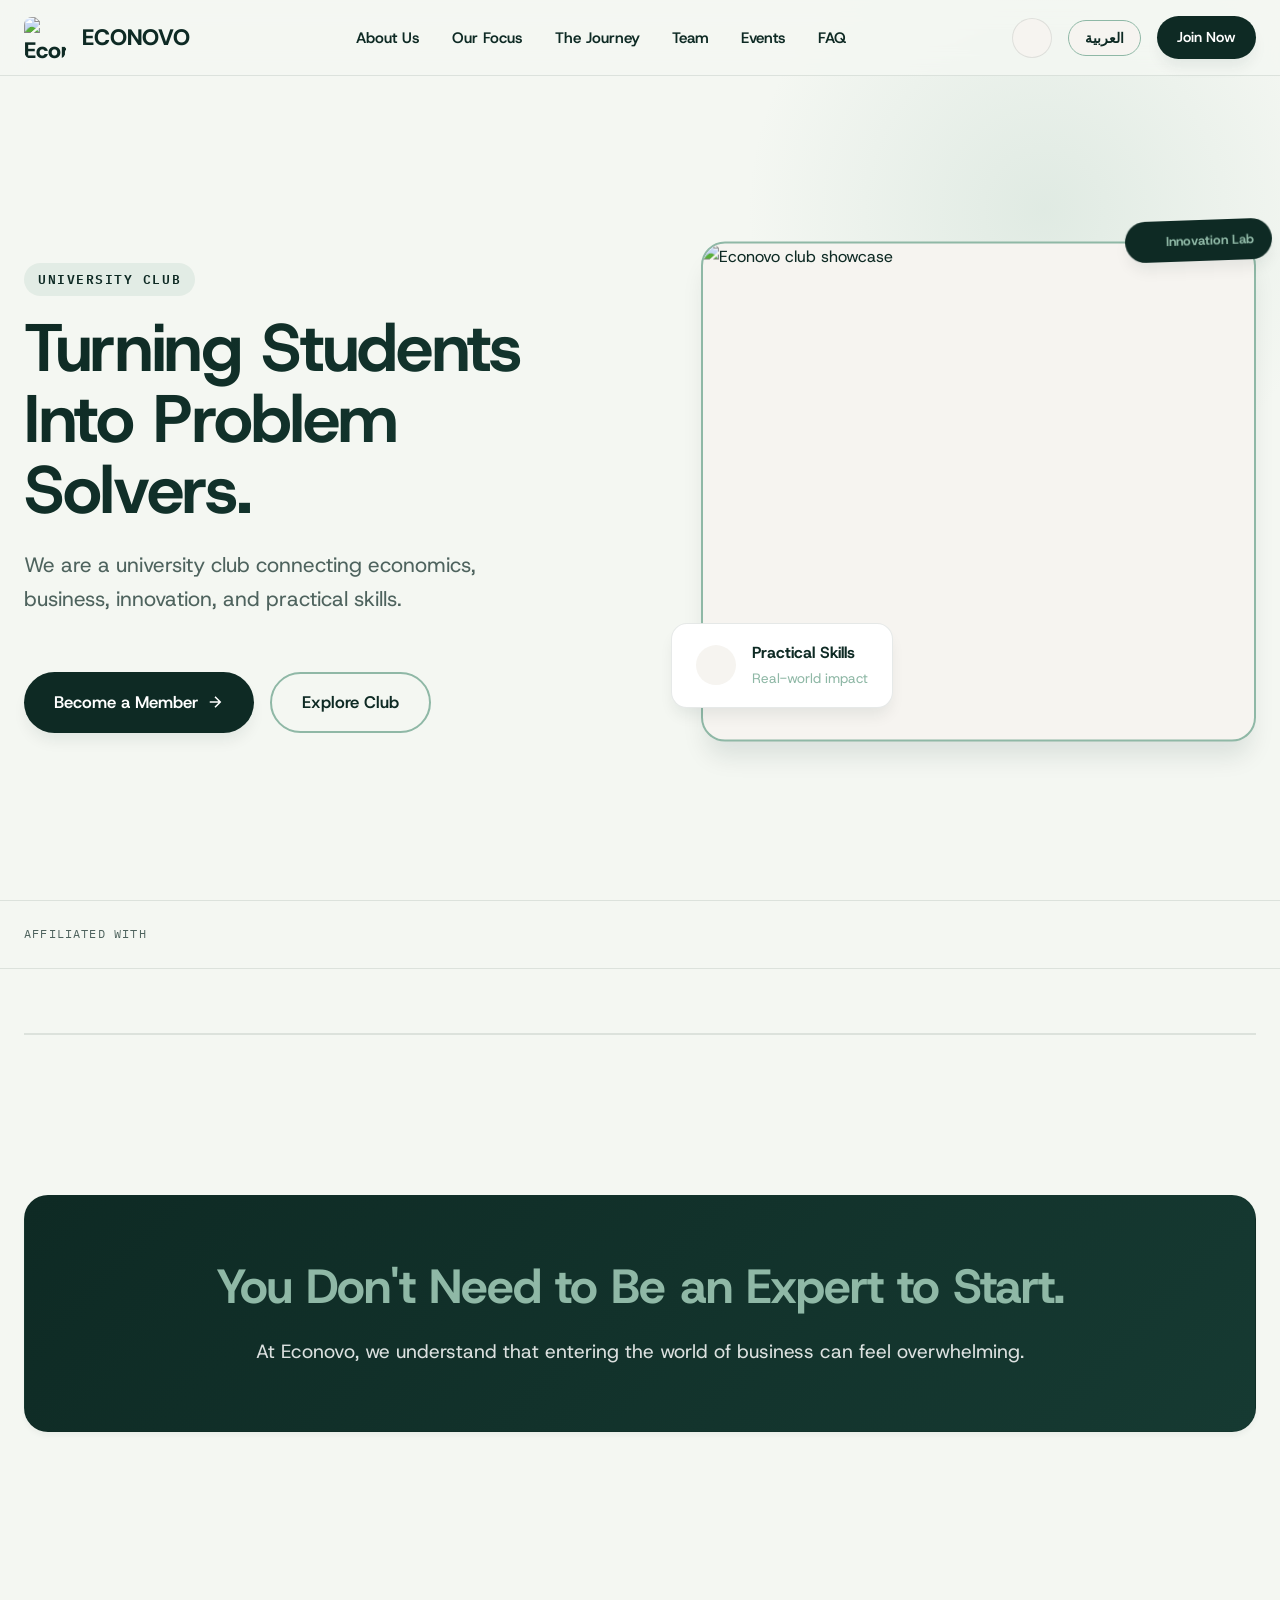
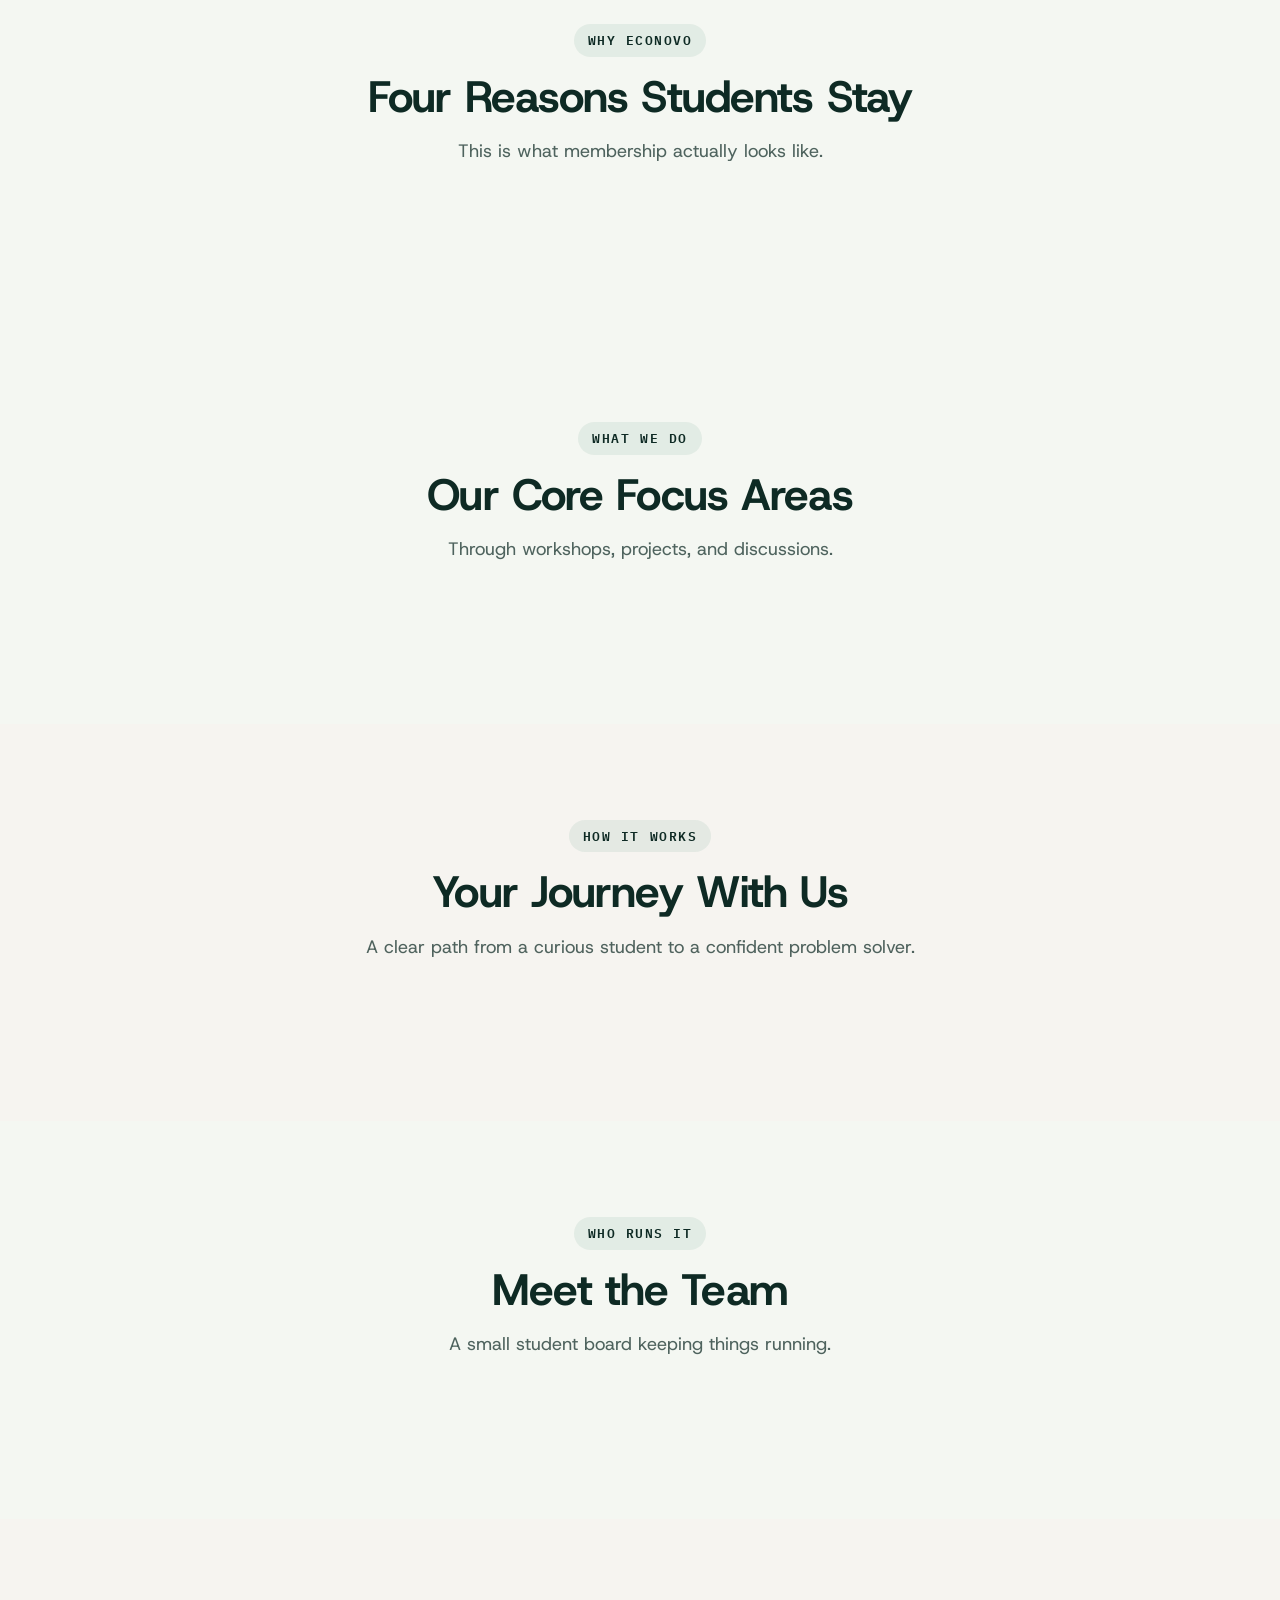
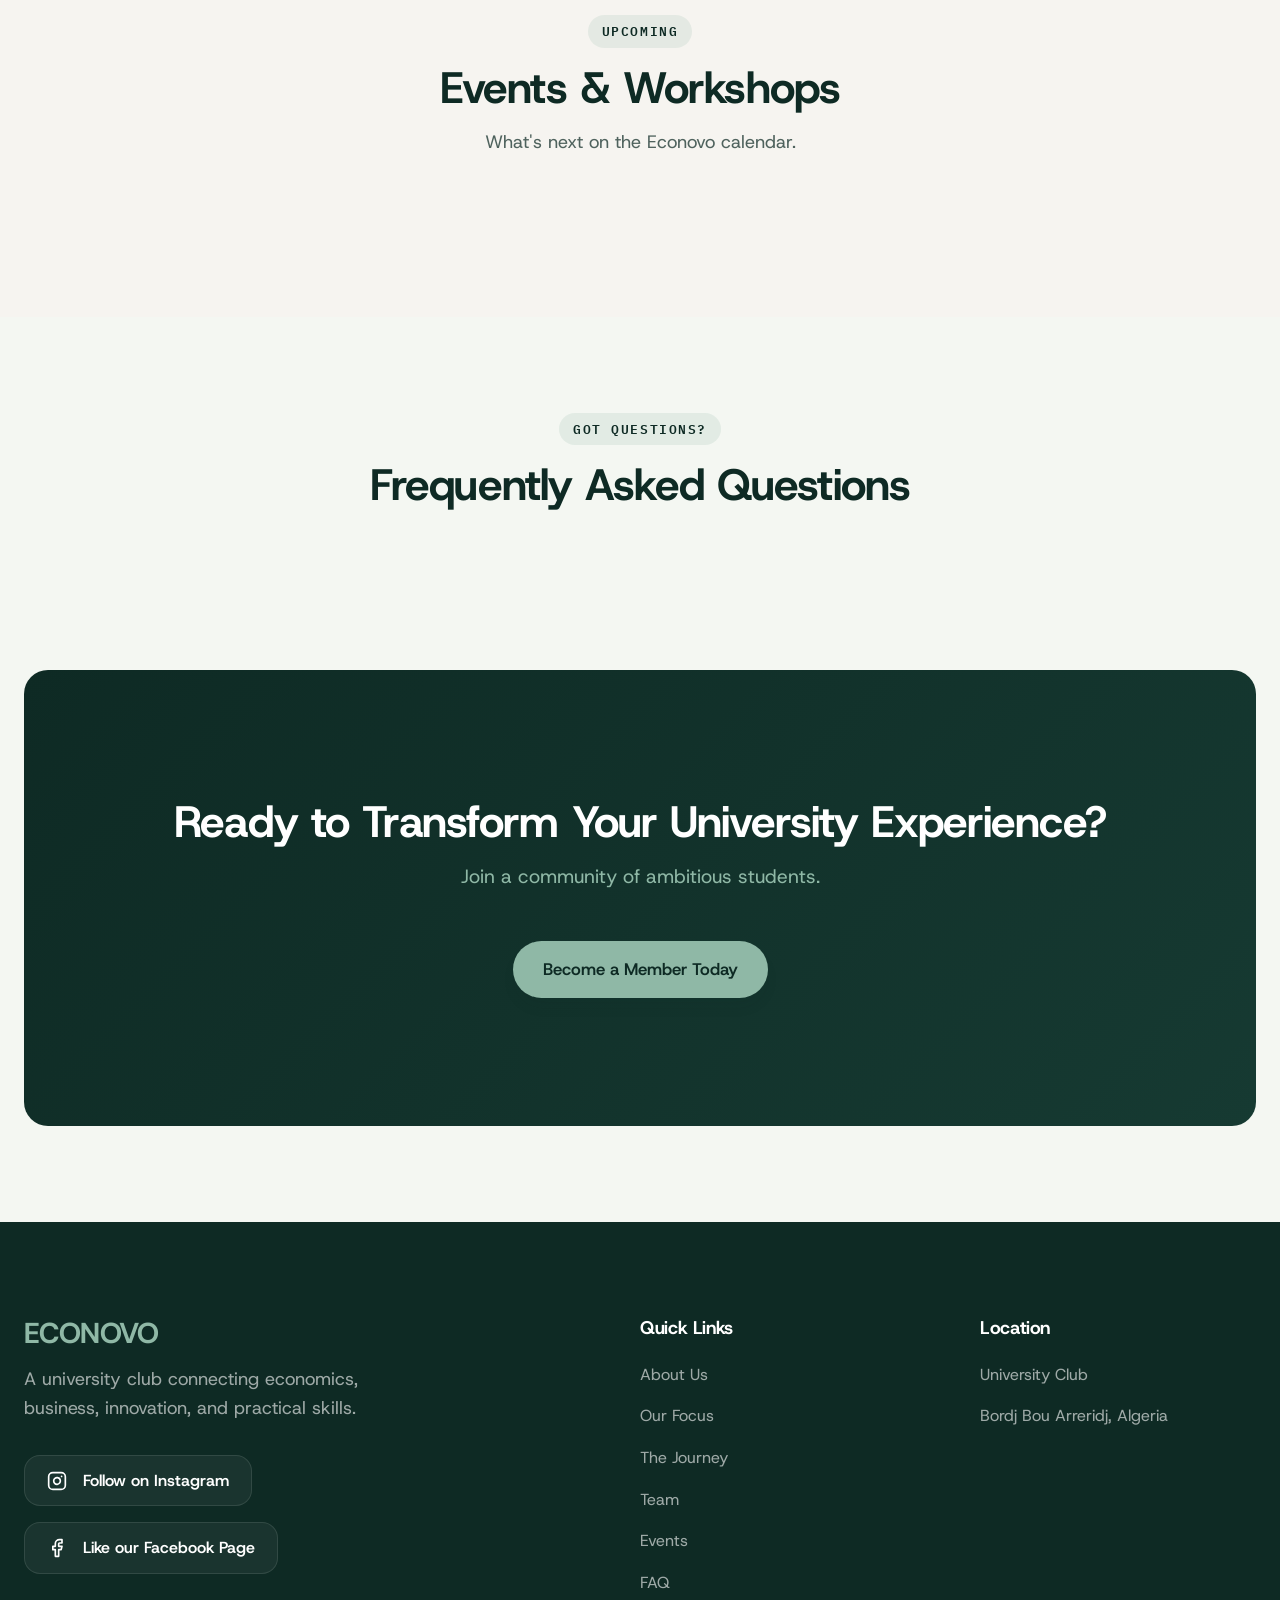
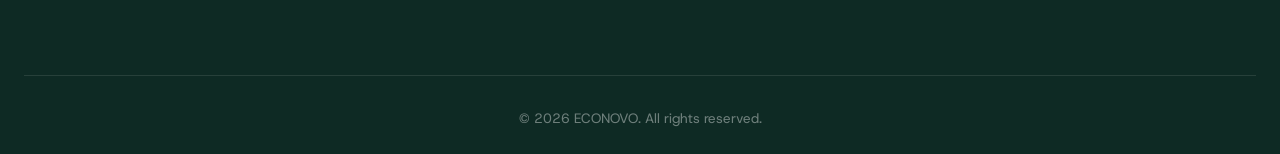
==== commit 8a4dabd0: "Add files via upload" ====
--- a/index.html
+++ b/index.html
@@ -48,10 +48,10 @@
                 <li><a href="#faq" class="nav-link" data-i18n="nav.faq">FAQ</a></li>
             </ul>
             <div class="nav-actions">
-                <button class="icon-btn" id="themeToggle" aria-label="Toggle dark mode">
-                    <i id="themeToggleIcon" data-lucide="moon"></i>
+                <button class="icon-btn js-theme-toggle" id="themeToggle" aria-label="Toggle dark mode">
+                    <i class="js-theme-icon" id="themeToggleIcon" data-lucide="moon"></i>
                 </button>
-                <button class="lang-btn" id="langBtn">العربية</button>
+                <button class="lang-btn js-lang-toggle" id="langBtn">العربية</button>
                 <a href="https://forms.gle/jZQyPLTBE24zM4oh8" target="_blank" class="btn btn-primary btn-sm" data-i18n="nav.join">Join Now</a>
                 <button class="icon-btn nav-toggle" id="navToggle" aria-label="Open menu">
                     <i data-lucide="menu"></i>
@@ -64,6 +64,12 @@
     <div class="mobile-menu-overlay" id="mobileMenuOverlay"></div>
     <aside class="mobile-menu" id="mobileMenu">
         <button class="icon-btn mobile-menu-close" id="mobileMenuClose" aria-label="Close menu"><i data-lucide="x"></i></button>
+        <div class="mobile-menu-utility">
+            <button class="icon-btn js-theme-toggle" aria-label="Toggle dark mode">
+                <i class="js-theme-icon" data-lucide="moon"></i>
+            </button>
+            <button class="lang-btn js-lang-toggle">العربية</button>
+        </div>
         <ul>
             <li><a href="#about" class="nav-link" data-i18n="nav.about">About Us</a></li>
             <li><a href="#pillars" class="nav-link" data-i18n="nav.pillars">Our Focus</a></li>
@@ -130,17 +136,7 @@
             <div class="stats-row" id="statsRow"></div>
         </div>
     </section>
-<section id="hubs" class="section hubs">
-    <div class="container">
-        <div class="section-heading">
-            <span class="eyebrow" data-i18n="hubs.eyebrow"></span>
-            <h2 data-i18n="hubs.title"></h2>
-            <p data-i18n="hubs.description"></p>
-        </div>
-
-        <div class="hub-grid" id="hubGrid"></div>
-    </div>
-</section>
+
     <!-- ABOUT / EMPATHY -->
     <section id="about" class="empathy-section section reveal">
         <div class="container">
--- a/css/components.css
+++ b/css/components.css
@@ -169,3 +169,49 @@
 [lang="ar"] .mobile-menu.open { left: 0; }
 .mobile-menu .nav-link { font-size: 1.1rem; padding: var(--sp-8) 0; display: block; }
 .mobile-menu-close { align-self: flex-end; }
+
+.hub-grid{
+
+display:grid;
+
+grid-template-columns:repeat(auto-fit,minmax(280px,1fr));
+
+gap:28px;
+
+margin-top:48px;
+
+}
+
+.hub-card{
+
+padding:32px;
+
+text-align:left;
+
+}
+
+.hub-card i{
+
+width:42px;
+
+height:42px;
+
+margin-bottom:18px;
+
+color:var(--accent);
+
+}
+
+.hub-card h3{
+
+margin-bottom:14px;
+
+}
+
+.hub-card p{
+
+opacity:.8;
+
+line-height:1.7;
+
+}
--- a/css/responsive.css
+++ b/css/responsive.css
@@ -1,6 +1,20 @@
 /* ==========================================================================
    ECONOVO — responsive.css
    ========================================================================== */
+
+/* Lighter blur on phones — real backdrop-filter blur is real GPU cost, and
+   with the navbar + mobile menu + several badges all blurring at once, a
+   smaller radius keeps scrolling smooth on mid-range Android hardware. */
+@media (max-width: 768px) {
+    :root { --sp-96: 3.5rem; --sp-128: 4.5rem; --glass-blur: 14px; --glass-blur-sm: 10px; }
+    .nav-links { display: none; }
+    .nav-toggle { display: inline-flex; }
+    .mobile-join { display: block; }
+    body { padding-bottom: 90px; } /* room for the floating join bar */
+    .cta-section .mobile-join-spacer { display: none; }
+    .floating-badge { left: 12px; bottom: 16px; padding: var(--sp-12) var(--sp-16); }
+    .cta-section { margin: 0 var(--sp-16); padding: var(--sp-64) var(--sp-16); }
+}
 
 @media (max-width: 992px) {
     .hero-grid { grid-template-columns: 1fr; text-align: center; }
@@ -17,7 +31,7 @@
     .stats-row { grid-template-columns: repeat(2, 1fr); }
     .stat-cell:nth-child(2) { border-right: none; }
     [lang="ar"] .stat-cell:nth-child(2) { border-left: none; }
-    .stat-cell:nth-child(3), .stat-cell:nth-child(4) { border-top: 1px solid var(--line); }
+    .stat-cell:nth-child(3), .stat-cell:nth-child(4) { border-top: 1px solid var(--glass-border); }
     .floating-tag { display: none; }
 }
 
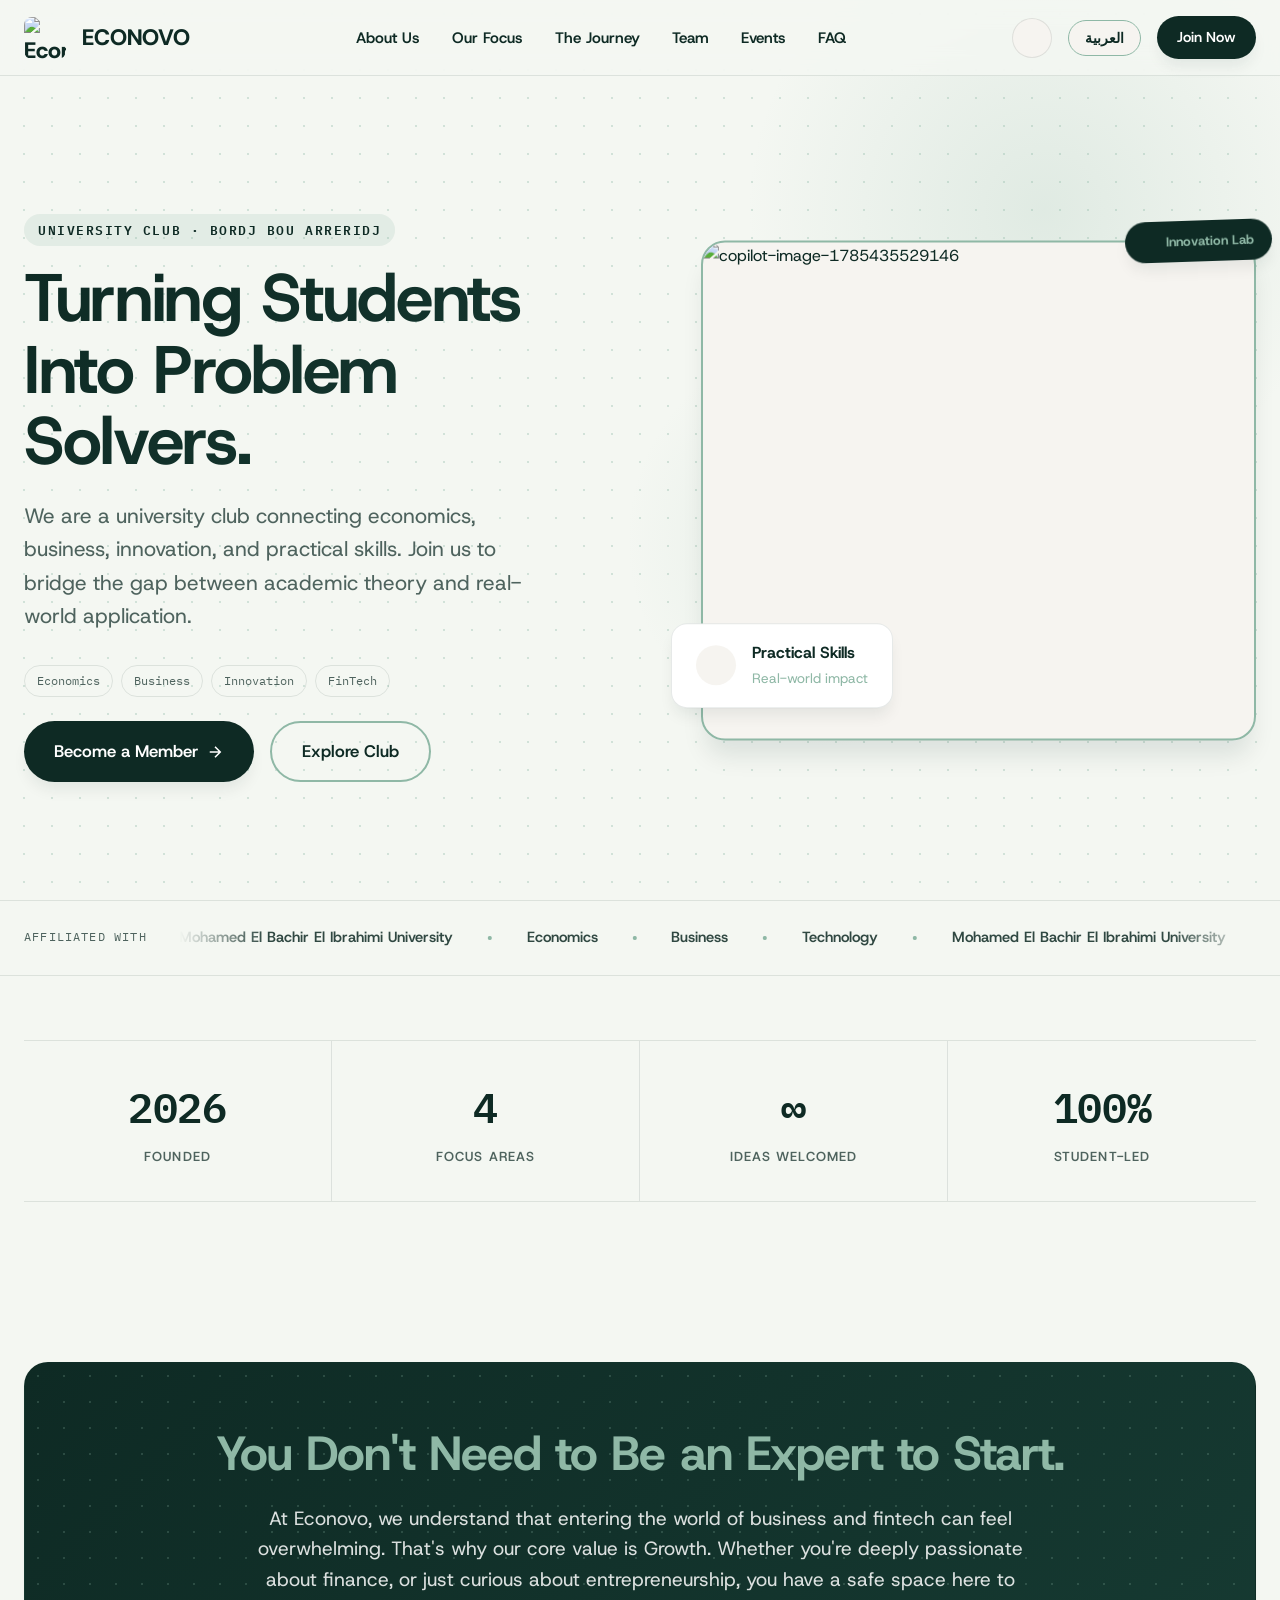
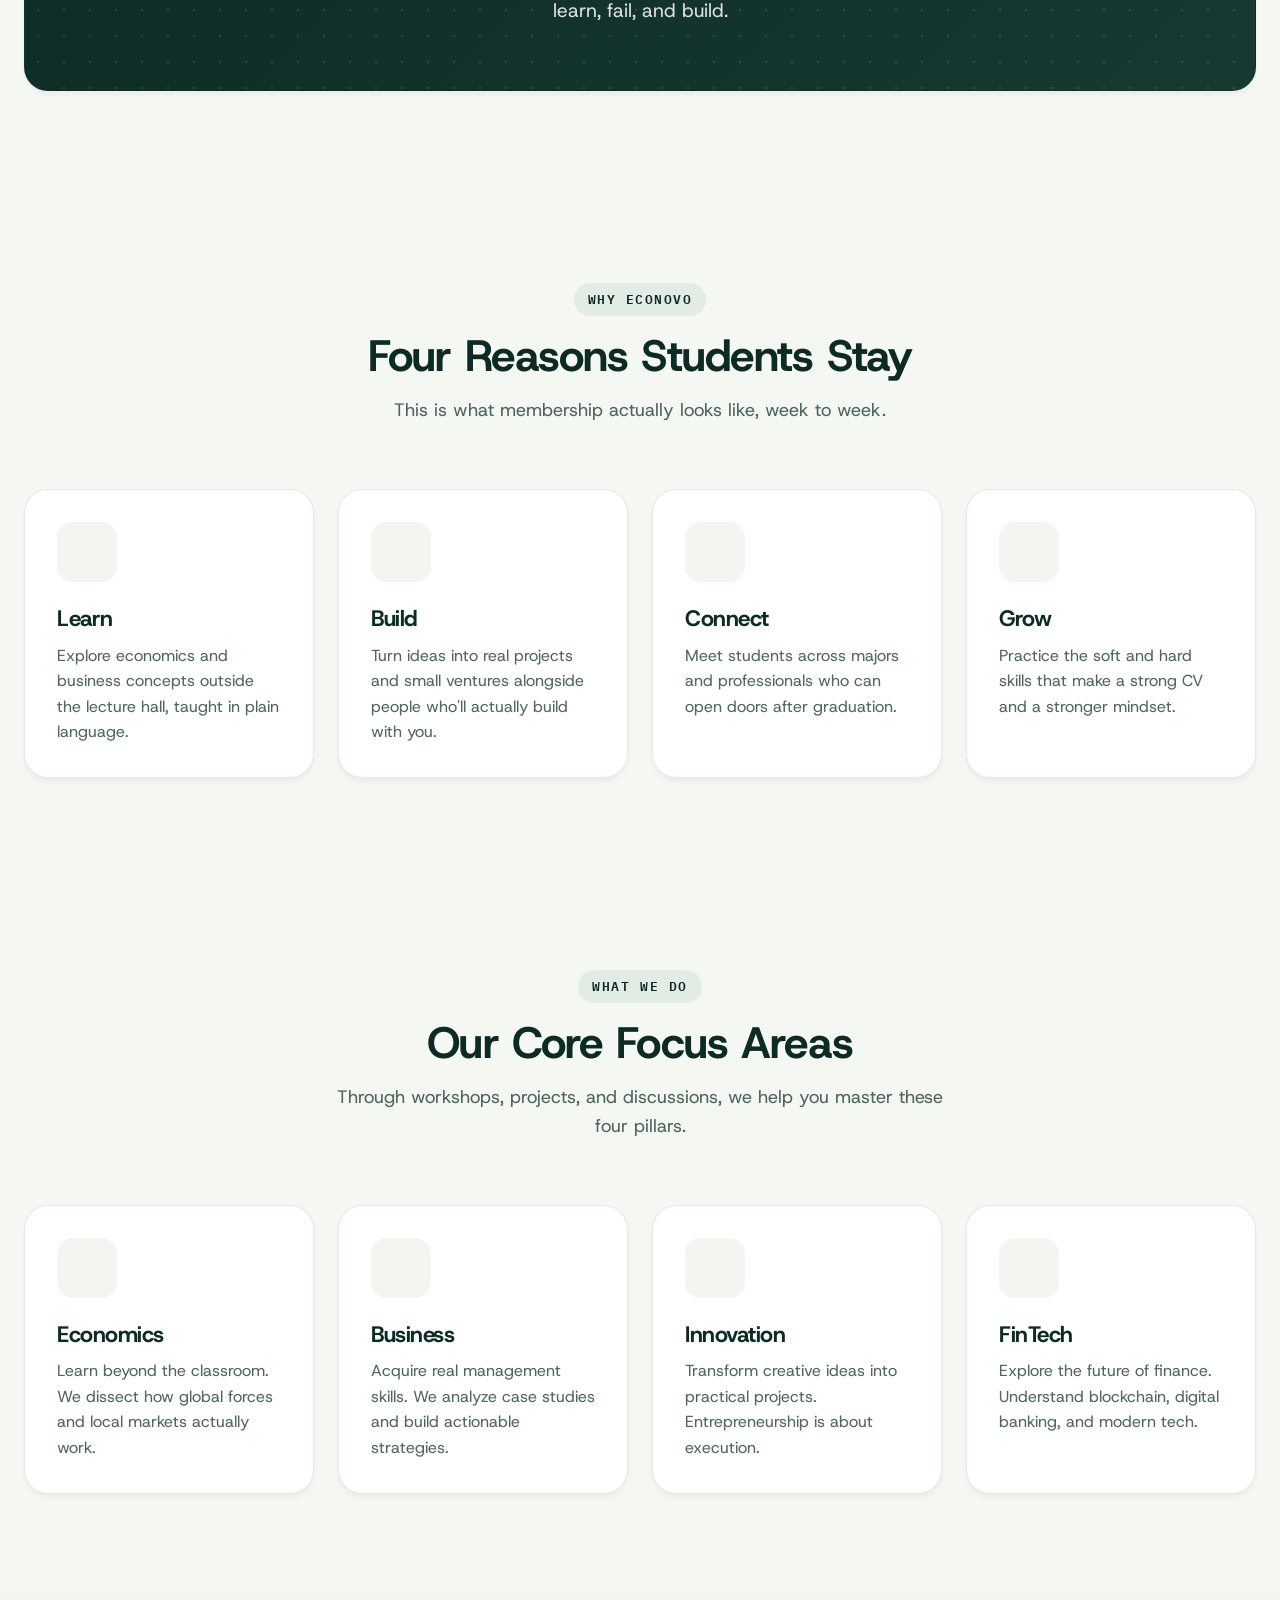
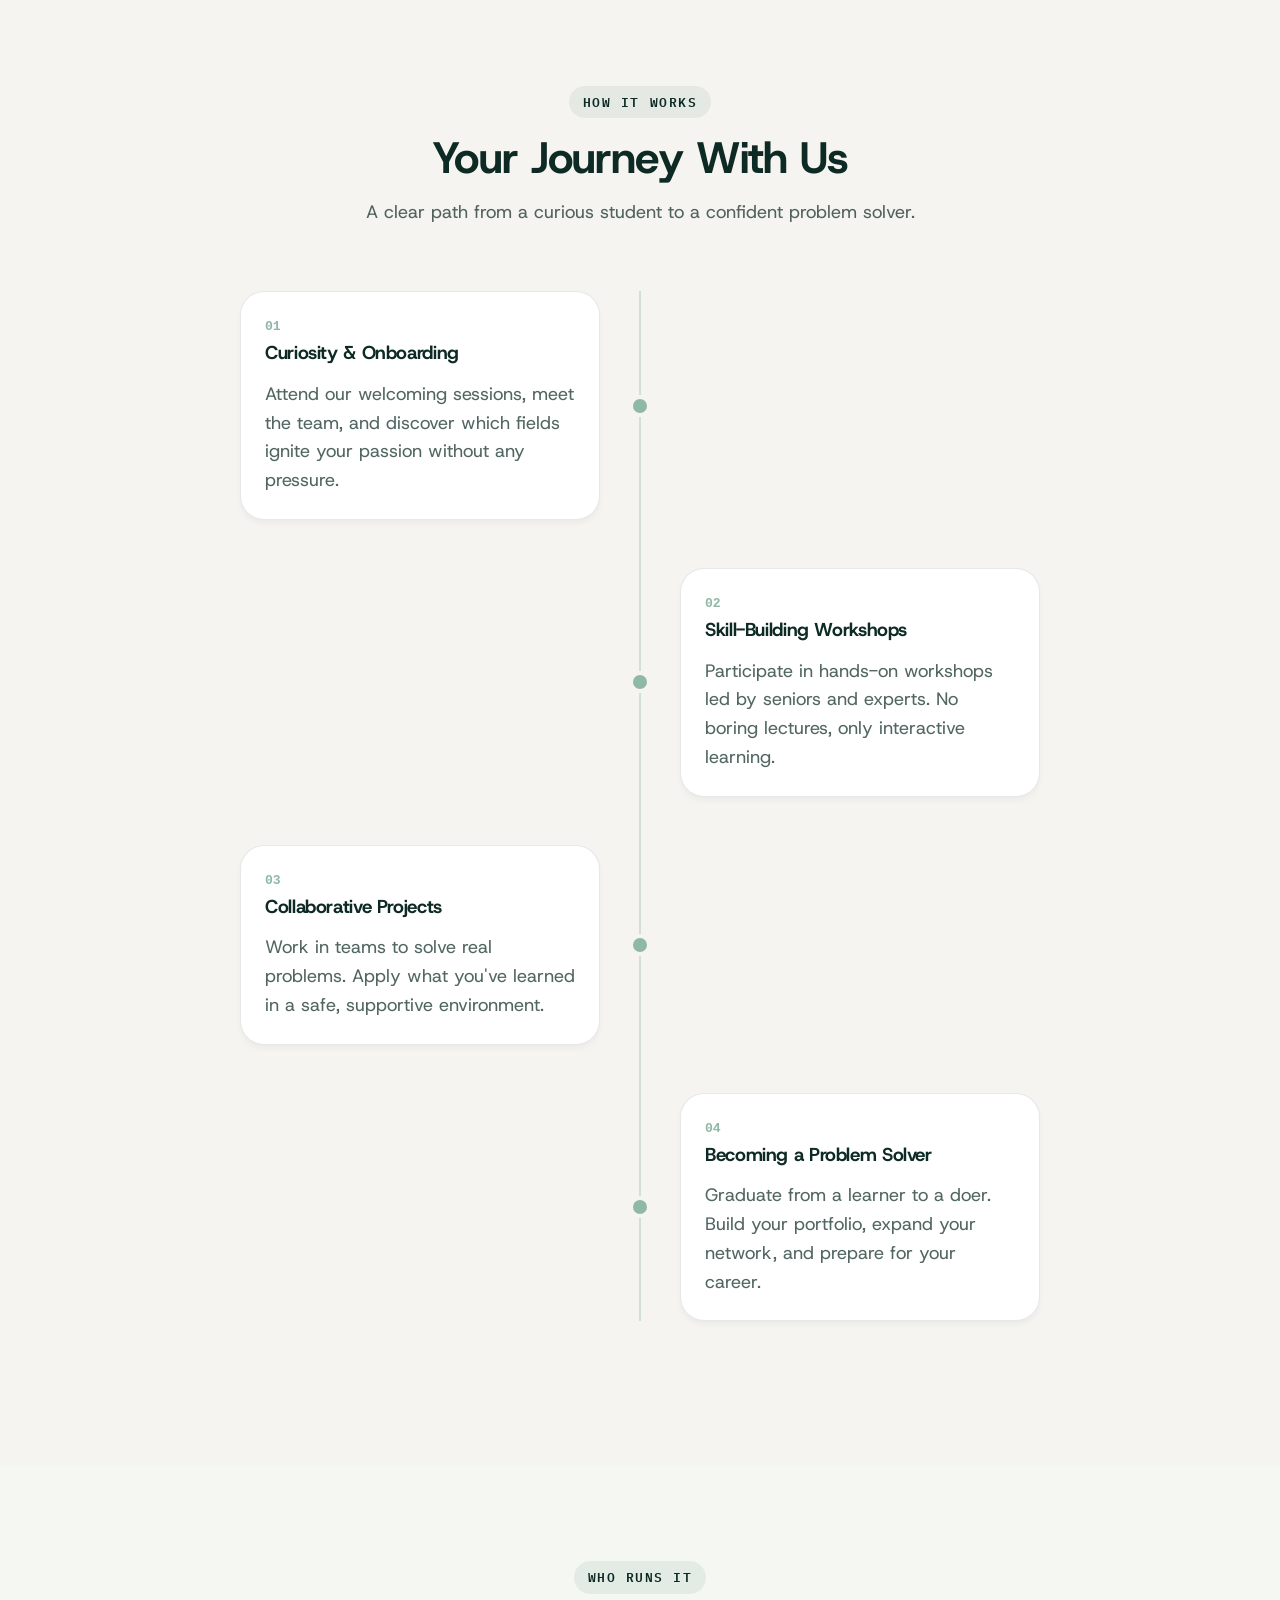
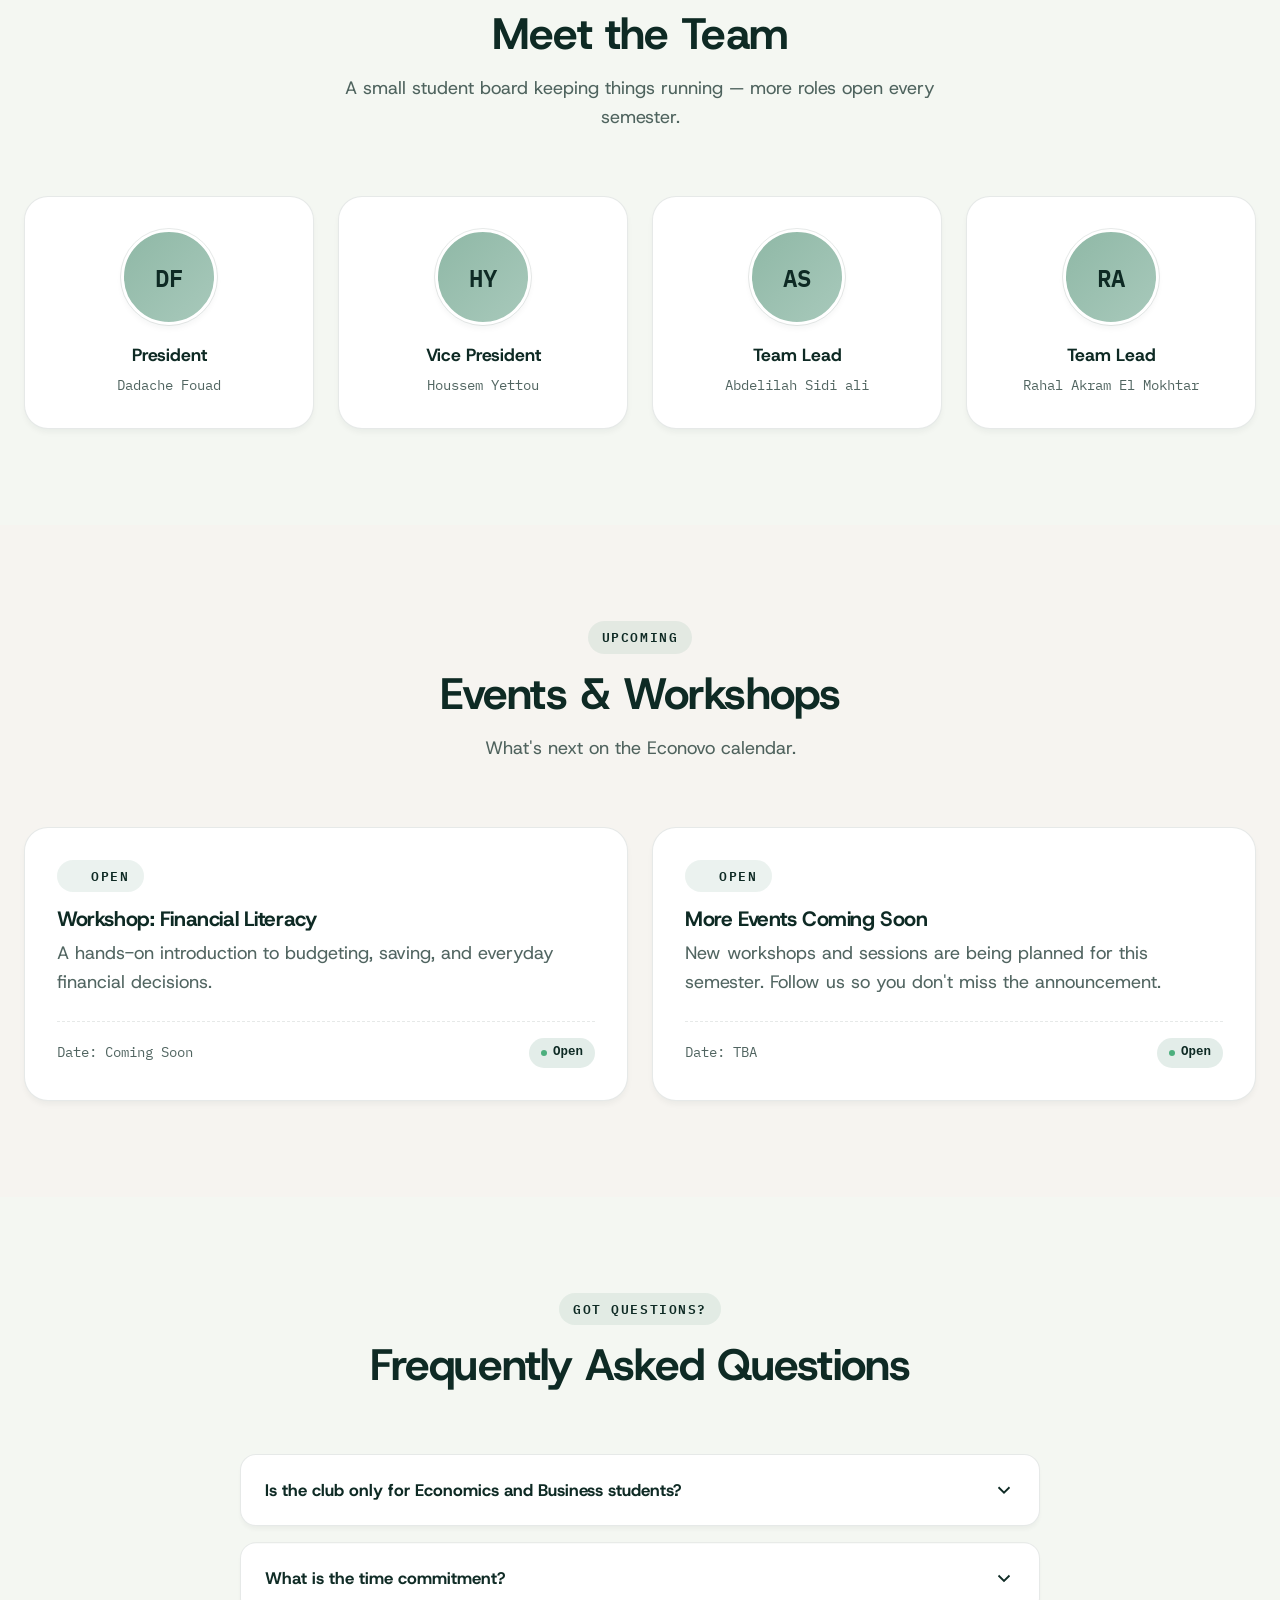
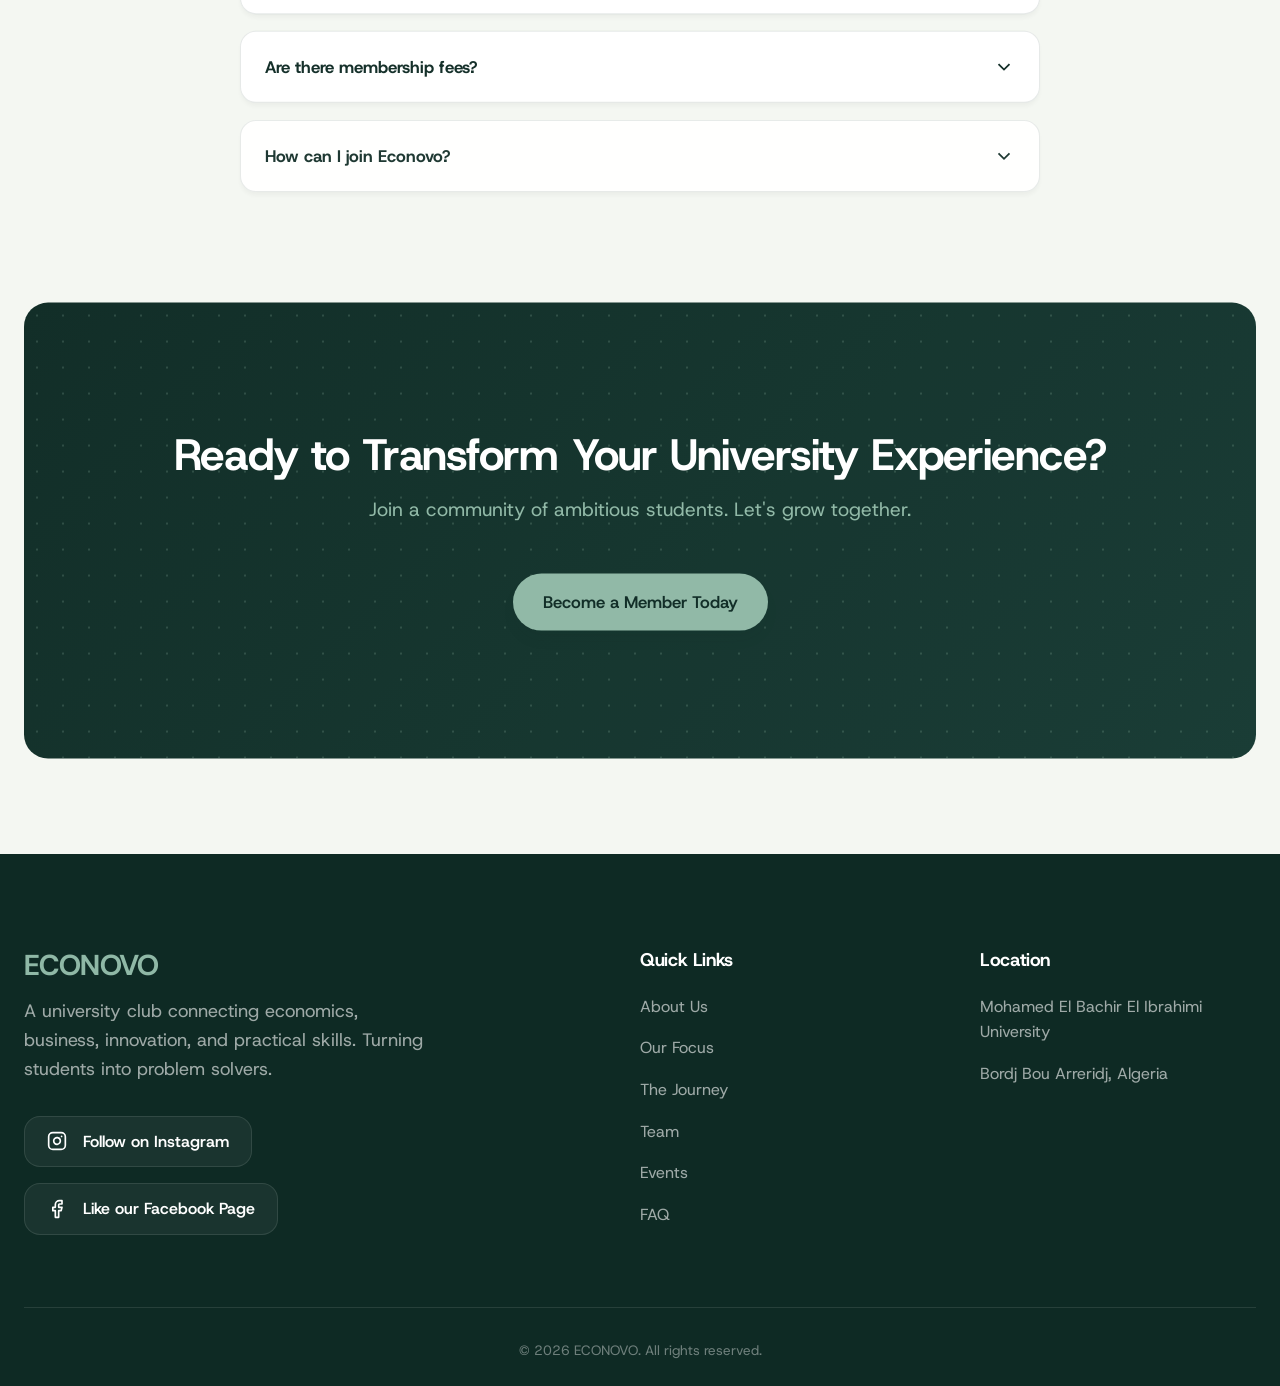
==== commit 423b522b: "Change image source in hero section Updated image source in the hero section of index.html." ====
--- a/index.html
+++ b/index.html
@@ -106,7 +106,7 @@
                 </div>
 
                 <div class="hero-img-container">
-                    <img src="https://i.postimg.cc/vBCdy1F4/copilot-image-1784613842249.png" alt="Econovo club showcase">
+                   <img src="https://i.ibb.co/vvY7SHCT/copilot-image-1785435529146.jpg" alt="copilot-image-1785435529146" border="0"></a><br /><a target='_blank' href='https://usefulwebtool.com/fr/convertir-texte-en-binaire'>chiffre binaire</a><br />
                 </div>
 
                 <div class="floating-badge">
--- a/css/components.css
+++ b/css/components.css
@@ -169,49 +169,5 @@
 [lang="ar"] .mobile-menu.open { left: 0; }
 .mobile-menu .nav-link { font-size: 1.1rem; padding: var(--sp-8) 0; display: block; }
 .mobile-menu-close { align-self: flex-end; }
-
-.hub-grid{
-
-display:grid;
-
-grid-template-columns:repeat(auto-fit,minmax(280px,1fr));
-
-gap:28px;
-
-margin-top:48px;
-
-}
-
-.hub-card{
-
-padding:32px;
-
-text-align:left;
-
-}
-
-.hub-card i{
-
-width:42px;
-
-height:42px;
-
-margin-bottom:18px;
-
-color:var(--accent);
-
-}
-
-.hub-card h3{
-
-margin-bottom:14px;
-
-}
-
-.hub-card p{
-
-opacity:.8;
-
-line-height:1.7;
-
-}
+.mobile-menu-utility { display: flex; align-items: center; gap: var(--sp-16); padding-bottom: var(--sp-16); border-bottom: 1px solid var(--line); }
+.mobile-menu-utility .lang-btn { flex: 1; text-align: center; }
--- a/css/sections.css
+++ b/css/sections.css
@@ -3,11 +3,21 @@
    ========================================================================== */
 
 /* ---- Hero ---- */
-.hero { min-height: 100vh; display: flex; align-items: center; padding-top: var(--sp-96); overflow: hidden; position: relative; }
+.hero {
+    min-height: 100vh; display: flex; align-items: center; padding-top: var(--sp-96); overflow: hidden; position: relative;
+    background-image: radial-gradient(color-mix(in srgb, var(--color-sage) 35%, transparent) 1px, transparent 1px);
+    background-size: 28px 28px;
+    background-position: center top;
+}
 .hero-bg-shape {
     position: absolute; top: -10%; right: -5%; width: 600px; height: 600px;
     background: radial-gradient(circle, color-mix(in srgb, var(--color-sage) 20%, transparent) 0%, transparent 70%);
     border-radius: 50%; z-index: -1;
+}
+.hero-bg-shape::after {
+    content: ''; position: absolute; bottom: -40%; left: -20%; width: 420px; height: 420px;
+    background: radial-gradient(circle, color-mix(in srgb, var(--color-sage) 16%, transparent) 0%, transparent 70%);
+    border-radius: 50%;
 }
 .hero-grid { display: grid; grid-template-columns: 1.05fr .95fr; gap: var(--sp-64); align-items: center; }
 .hero-content h1 {
@@ -85,7 +95,23 @@
 .faq-wrapper { max-width: 800px; margin: 0 auto; }
 
 /* ---- CTA ---- */
-.cta-section { background: var(--gradient-primary); color: #fff; text-align: center; padding: var(--sp-128) var(--sp-24); border-radius: var(--r-lg); margin: 0 var(--sp-24); }
+.cta-section {
+    background: var(--gradient-primary); color: #fff; text-align: center; padding: var(--sp-128) var(--sp-24);
+    border-radius: var(--r-lg); margin: 0 var(--sp-24); position: relative; overflow: hidden;
+}
+.cta-section::before {
+    content: ''; position: absolute; inset: 0; z-index: 0; pointer-events: none;
+    background-image: radial-gradient(color-mix(in srgb, var(--color-sage) 22%, transparent) 1px, transparent 1px);
+    background-size: 26px 26px;
+}
+.cta-section > * { position: relative; z-index: 1; }
+.empathy-box { position: relative; overflow: hidden; }
+.empathy-box::before {
+    content: ''; position: absolute; inset: 0; z-index: 0; pointer-events: none;
+    background-image: radial-gradient(color-mix(in srgb, var(--color-sage) 22%, transparent) 1px, transparent 1px);
+    background-size: 26px 26px;
+}
+.empathy-box > * { position: relative; z-index: 1; }
 .cta-section .section-title { color: #fff; }
 .cta-section p { color: var(--color-sage); margin-bottom: var(--sp-48); font-size: 1.2rem; }
 
--- a/css/responsive.css
+++ b/css/responsive.css
@@ -1,20 +1,6 @@
 /* ==========================================================================
    ECONOVO — responsive.css
    ========================================================================== */
-
-/* Lighter blur on phones — real backdrop-filter blur is real GPU cost, and
-   with the navbar + mobile menu + several badges all blurring at once, a
-   smaller radius keeps scrolling smooth on mid-range Android hardware. */
-@media (max-width: 768px) {
-    :root { --sp-96: 3.5rem; --sp-128: 4.5rem; --glass-blur: 14px; --glass-blur-sm: 10px; }
-    .nav-links { display: none; }
-    .nav-toggle { display: inline-flex; }
-    .mobile-join { display: block; }
-    body { padding-bottom: 90px; } /* room for the floating join bar */
-    .cta-section .mobile-join-spacer { display: none; }
-    .floating-badge { left: 12px; bottom: 16px; padding: var(--sp-12) var(--sp-16); }
-    .cta-section { margin: 0 var(--sp-16); padding: var(--sp-64) var(--sp-16); }
-}
 
 @media (max-width: 992px) {
     .hero-grid { grid-template-columns: 1fr; text-align: center; }
@@ -31,7 +17,7 @@
     .stats-row { grid-template-columns: repeat(2, 1fr); }
     .stat-cell:nth-child(2) { border-right: none; }
     [lang="ar"] .stat-cell:nth-child(2) { border-left: none; }
-    .stat-cell:nth-child(3), .stat-cell:nth-child(4) { border-top: 1px solid var(--glass-border); }
+    .stat-cell:nth-child(3), .stat-cell:nth-child(4) { border-top: 1px solid var(--line); }
     .floating-tag { display: none; }
 }
 
@@ -44,6 +30,20 @@
     .cta-section .mobile-join-spacer { display: none; }
     .floating-badge { left: 12px; bottom: 16px; padding: var(--sp-12) var(--sp-16); }
     .cta-section { margin: 0 var(--sp-16); padding: var(--sp-64) var(--sp-16); }
+
+    /* Top bar was overflowing on phones (logo + theme + lang + Join Now +
+       hamburger never fit on one line, so "Join Now" got clipped off-screen).
+       Keep only the essentials in the fixed bar; theme/lang moved to the
+       slide-menu (see .mobile-menu-utility) where they're still reachable. */
+    .nav-actions .icon-btn.js-theme-toggle,
+    .nav-actions .lang-btn.js-lang-toggle { display: none; }
+    .nav-actions { gap: var(--sp-8); }
+    .brand span { font-size: 1.05rem; }
+    .nav-actions .btn-sm { padding: 10px 16px; font-size: .85rem; white-space: nowrap; }
+
+    /* The navbar can still be taller than expected on some devices — give
+       the hero enough clearance so its top badge never sits behind it. */
+    .hero { padding-top: calc(var(--sp-96) + 56px); min-height: auto; padding-bottom: var(--sp-64); }
 }
 
 @media (max-width: 480px) {
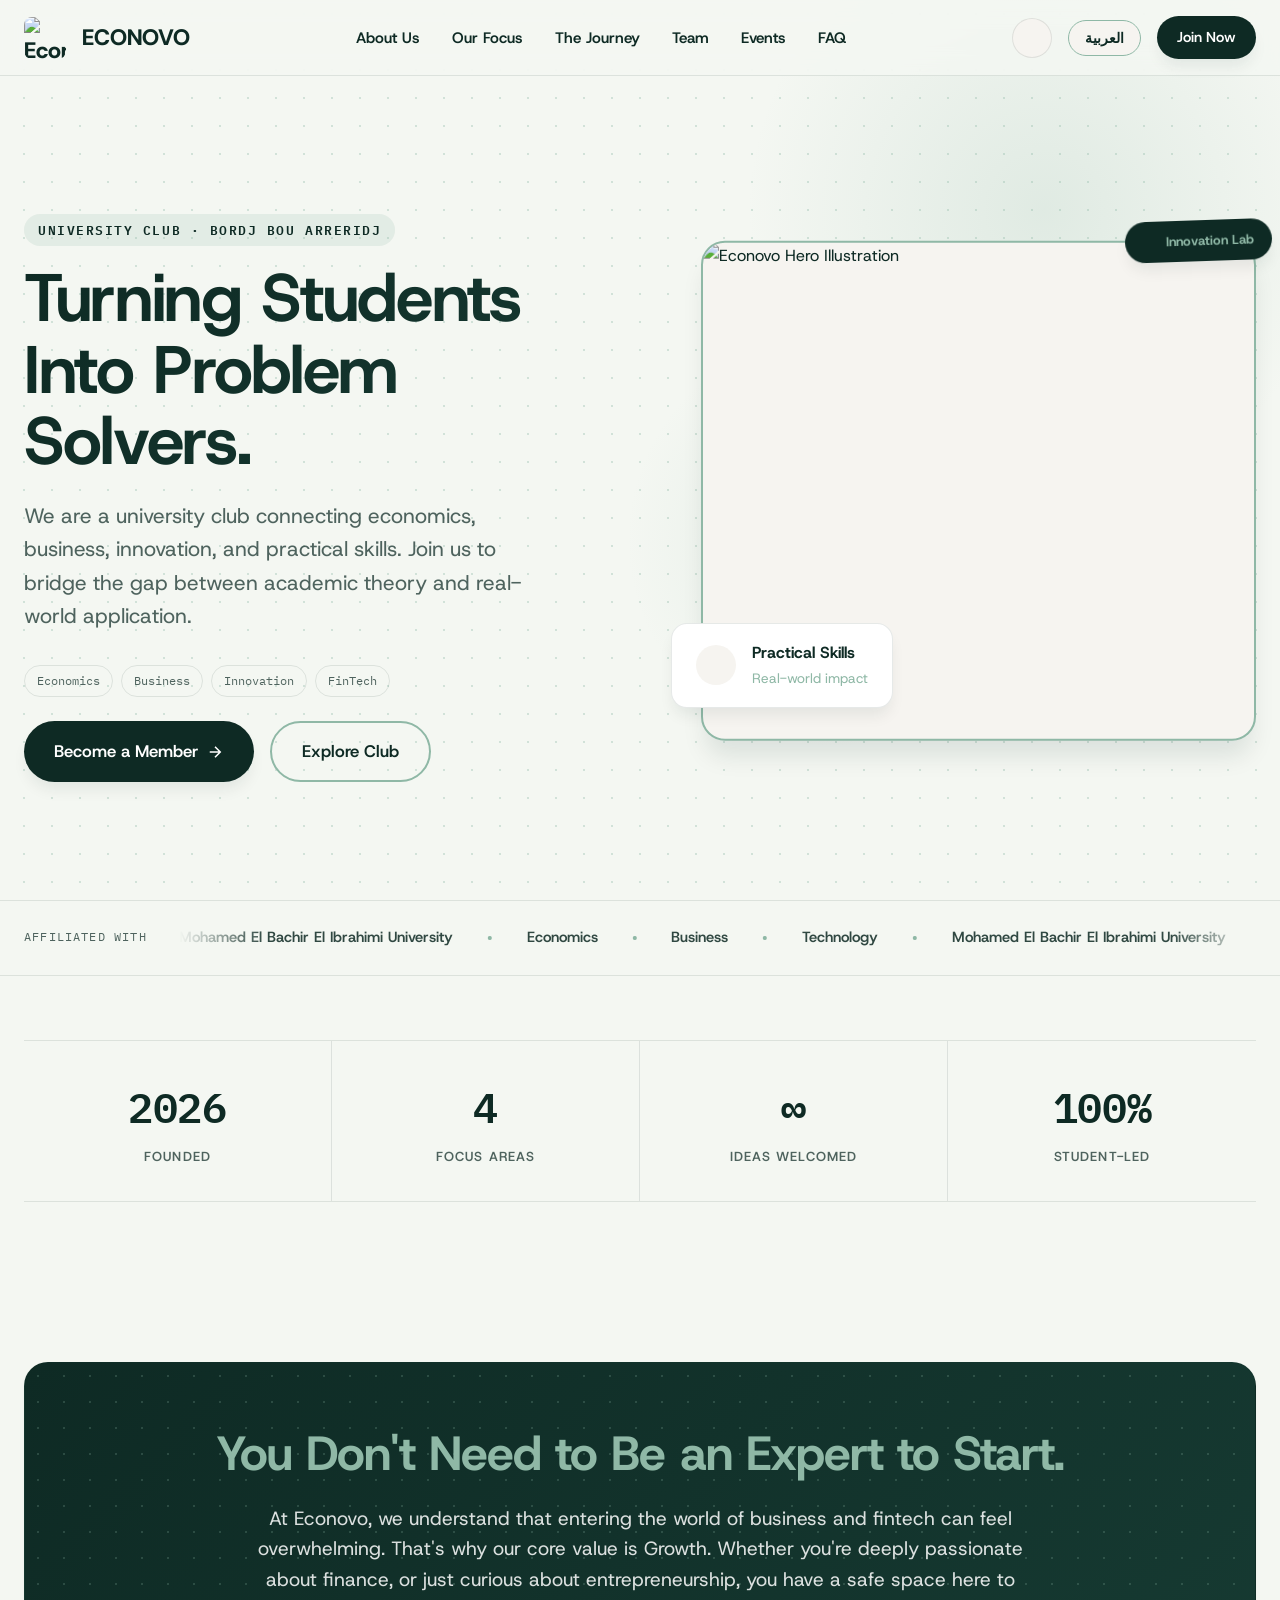
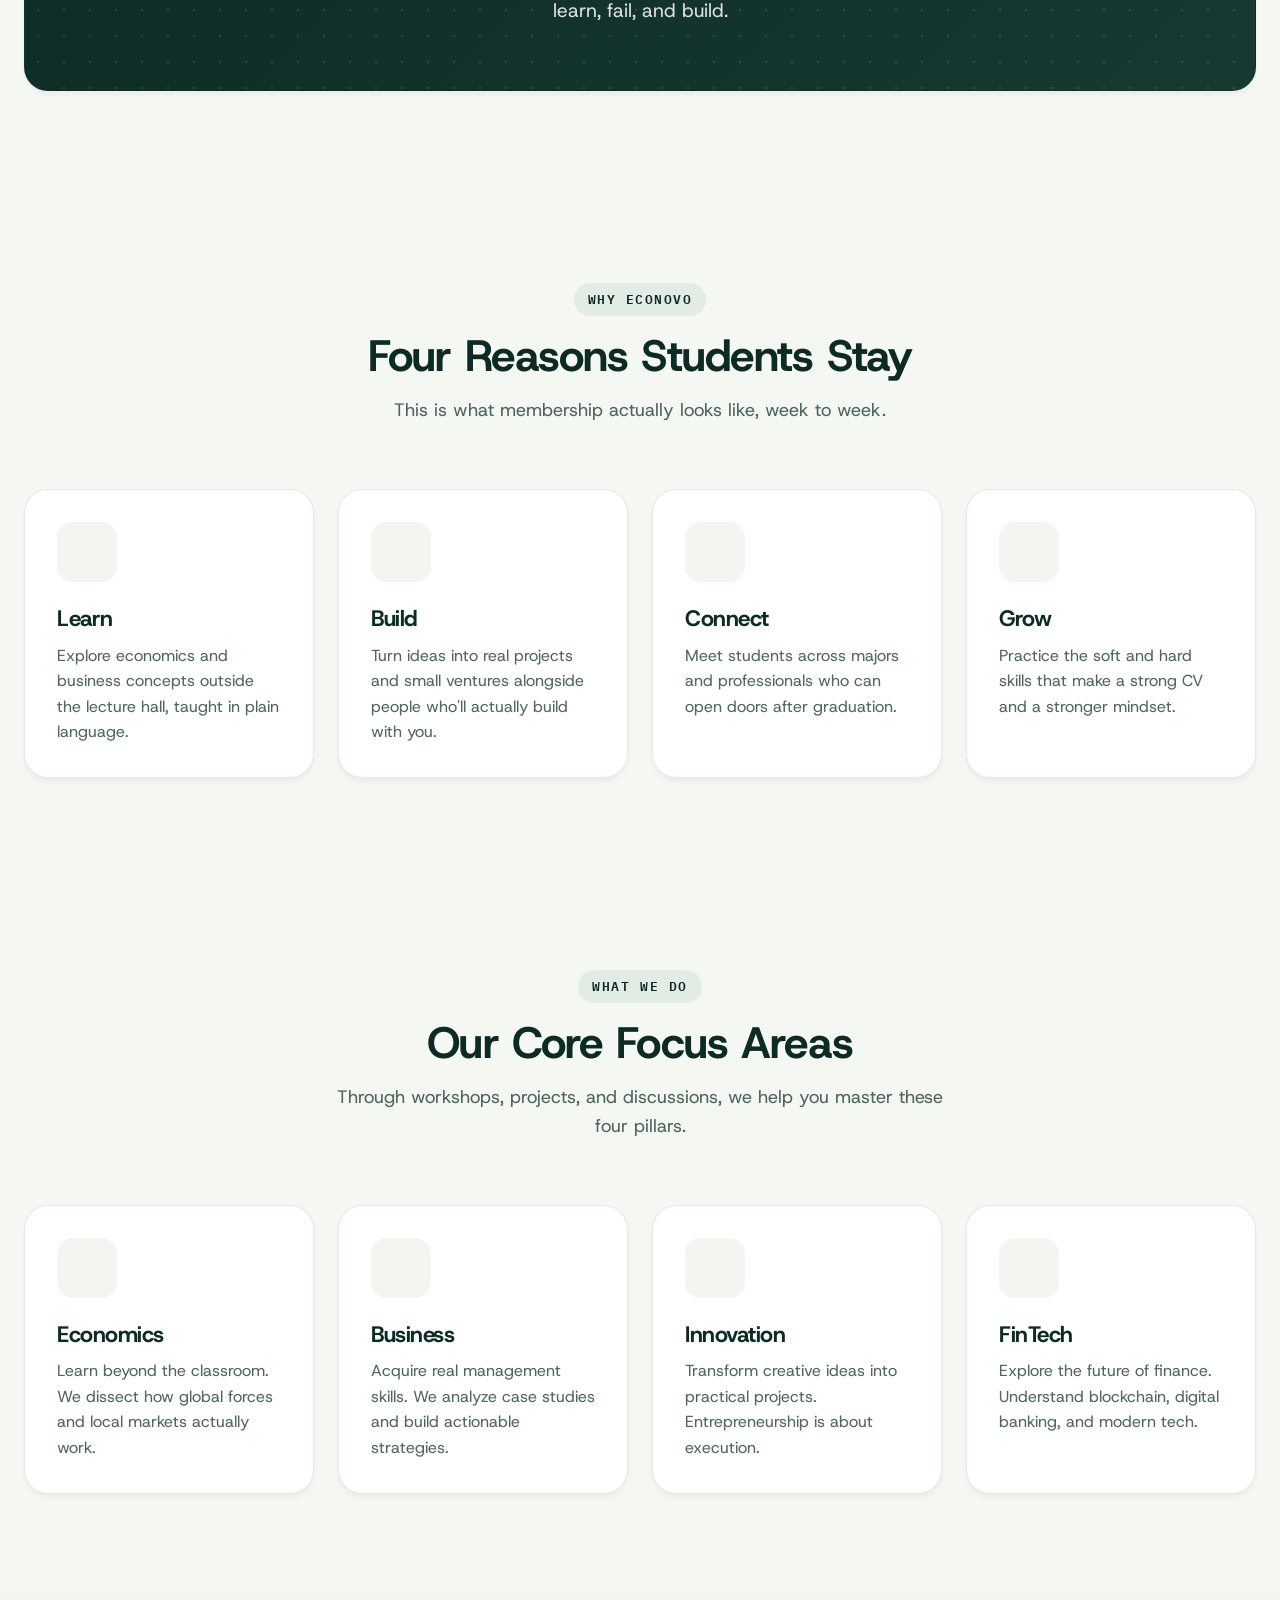
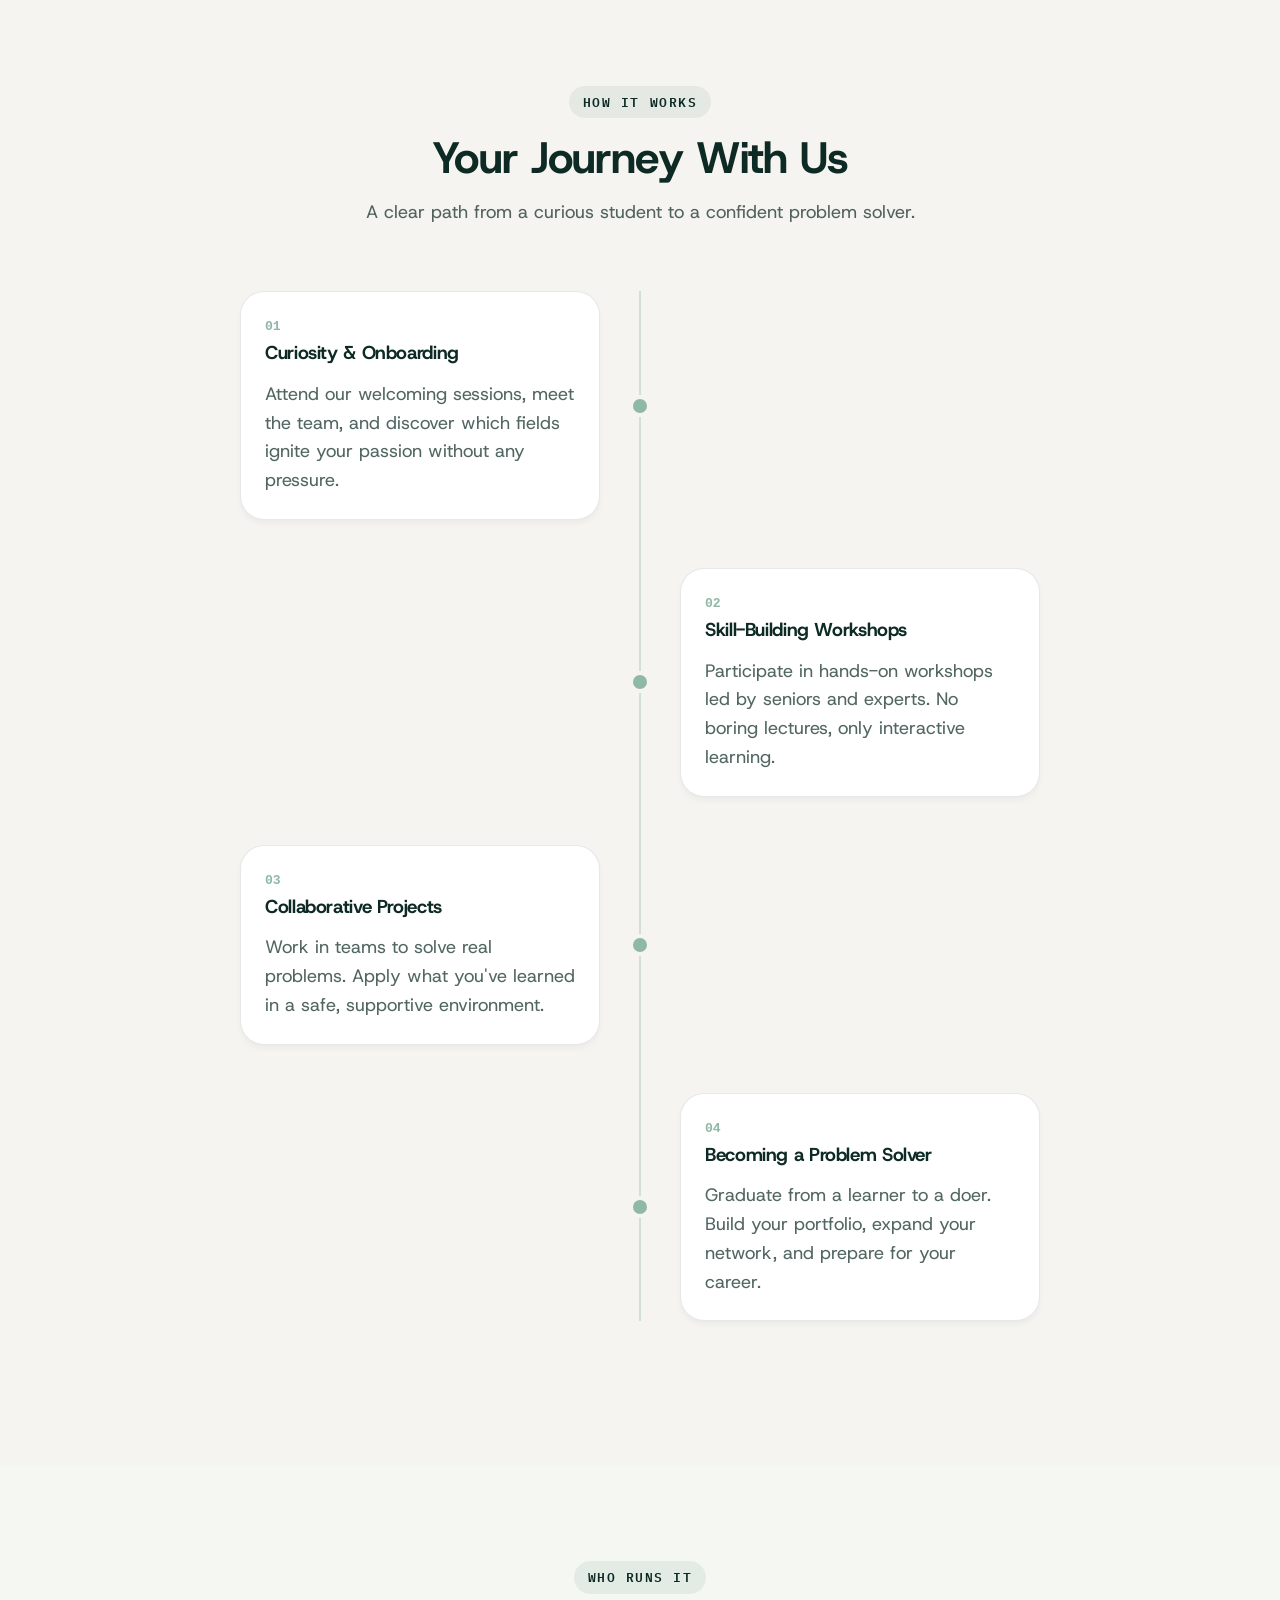
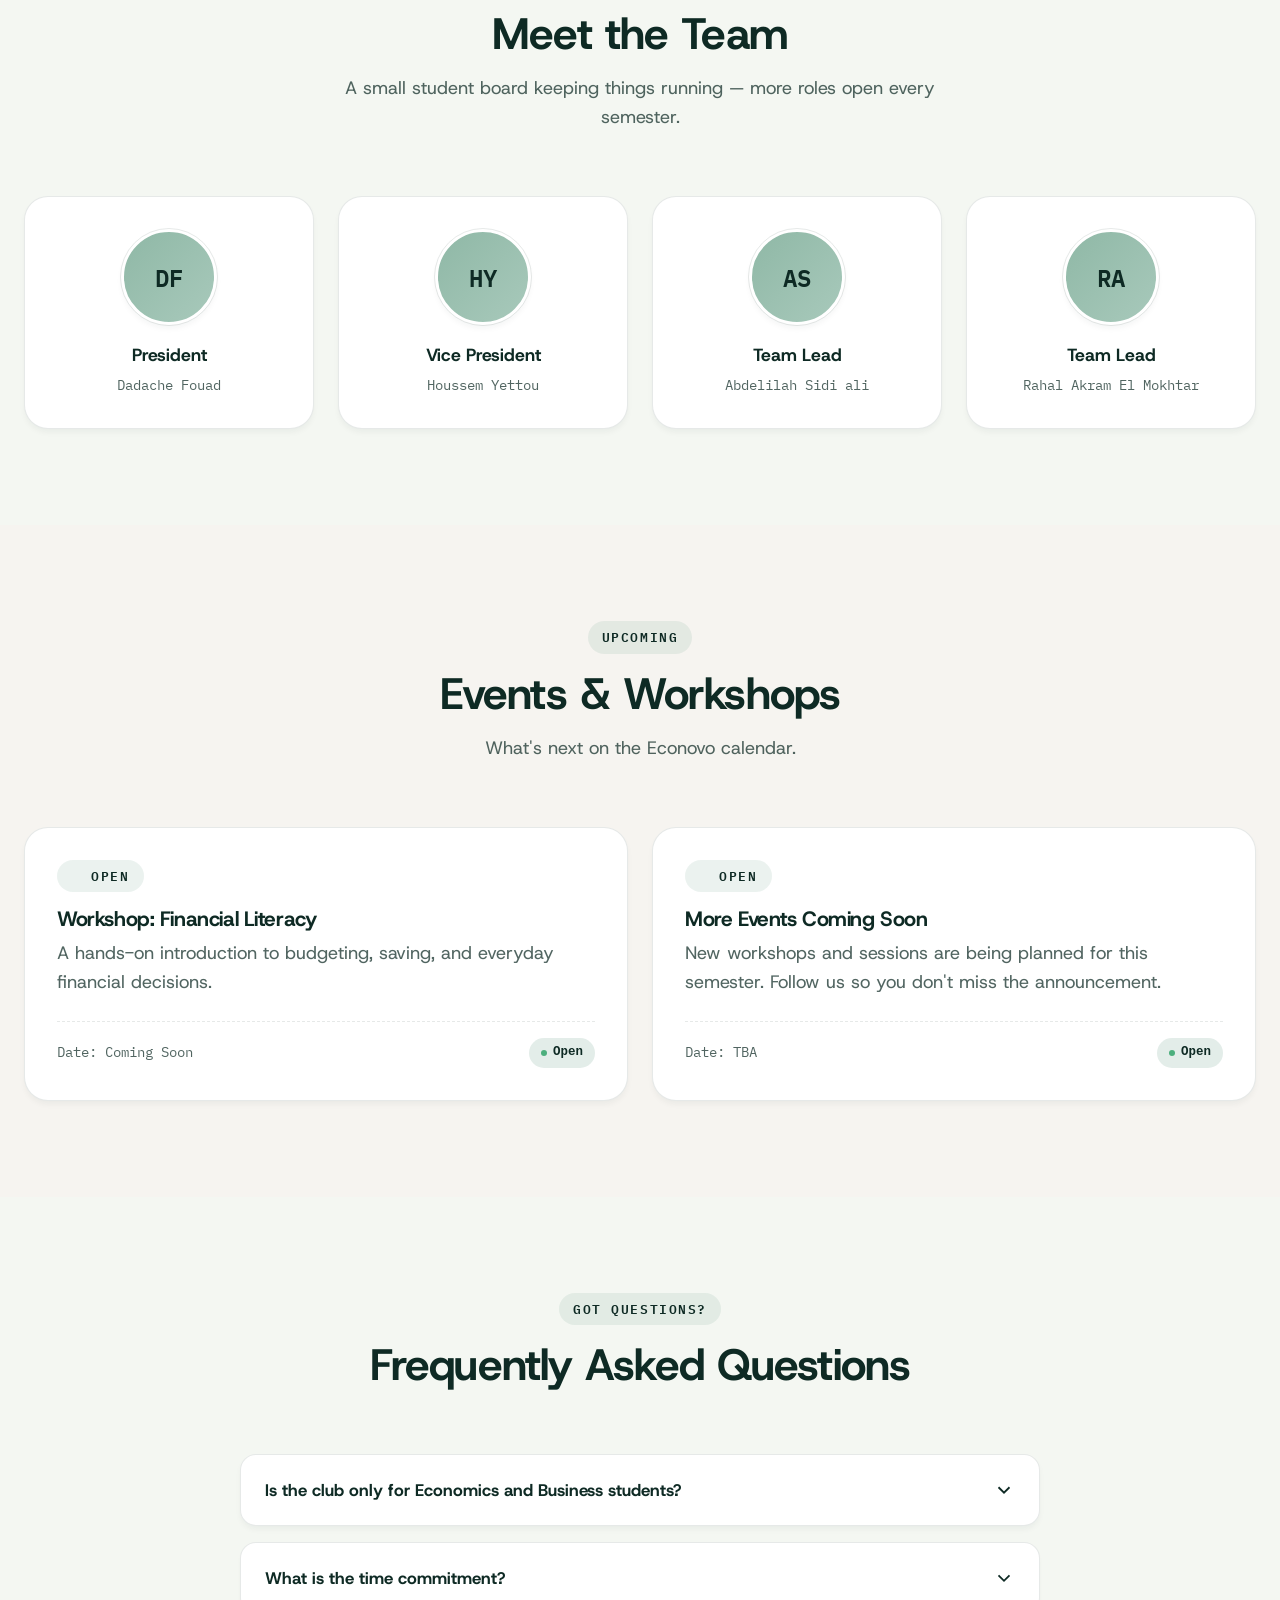
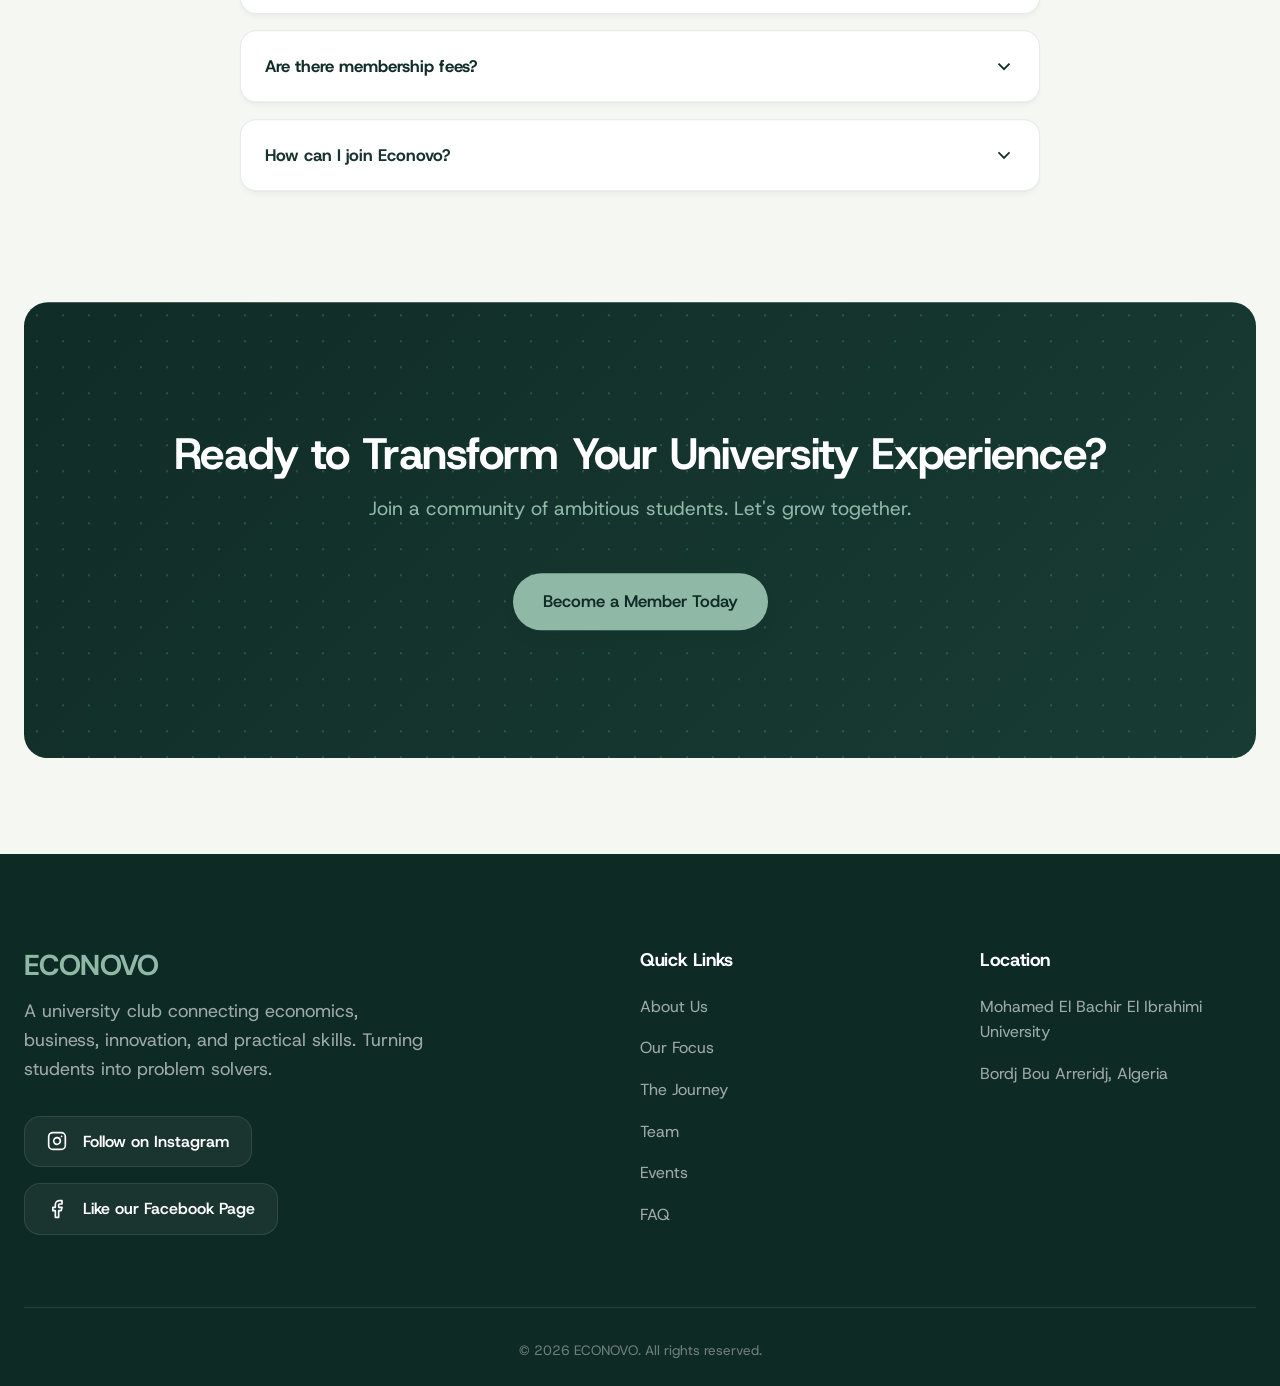
==== commit 6e8b5afc: "Update hero image and alt text in index.html Replaced the old hero image with a new illustration and" ====
--- a/index.html
+++ b/index.html
@@ -104,11 +104,12 @@
                     <i data-lucide="sparkles" style="width:15px;height:15px"></i>
                     <span data-i18n="hero.floatingTag">Innovation Lab</span>
                 </div>
-
-                <div class="hero-img-container">
-                   <img src="https://i.ibb.co/vvY7SHCT/copilot-image-1785435529146.jpg" alt="copilot-image-1785435529146" border="0"></a><br /><a target='_blank' href='https://usefulwebtool.com/fr/convertir-texte-en-binaire'>chiffre binaire</a><br />
-                </div>
-
+<div class="hero-img-container">
+    <img
+        src="https://i.ibb.co/HcvLK11/copilot-image-1785435529146.jpg"
+        alt="Econovo Hero Illustration"
+    >
+</div>
                 <div class="floating-badge">
                     <div class="icon-wrap"><i data-lucide="trending-up"></i></div>
                     <div>
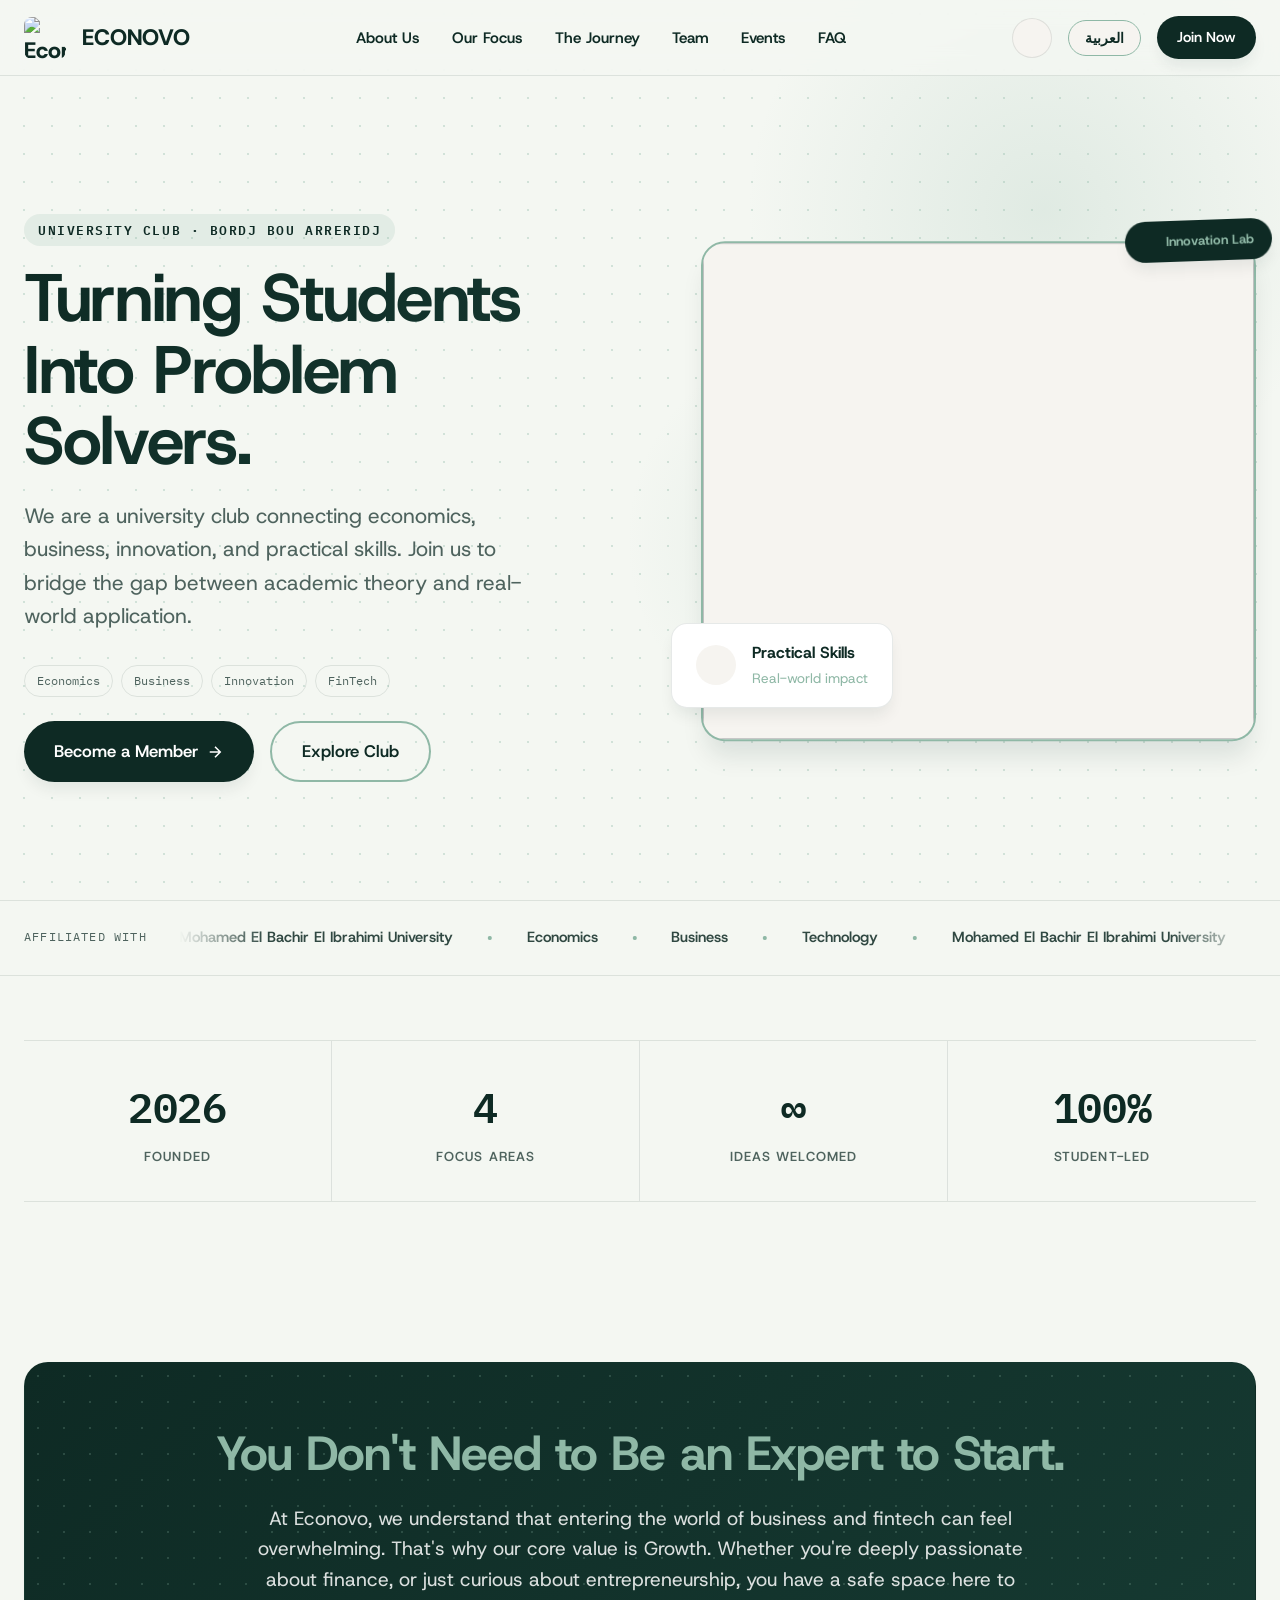
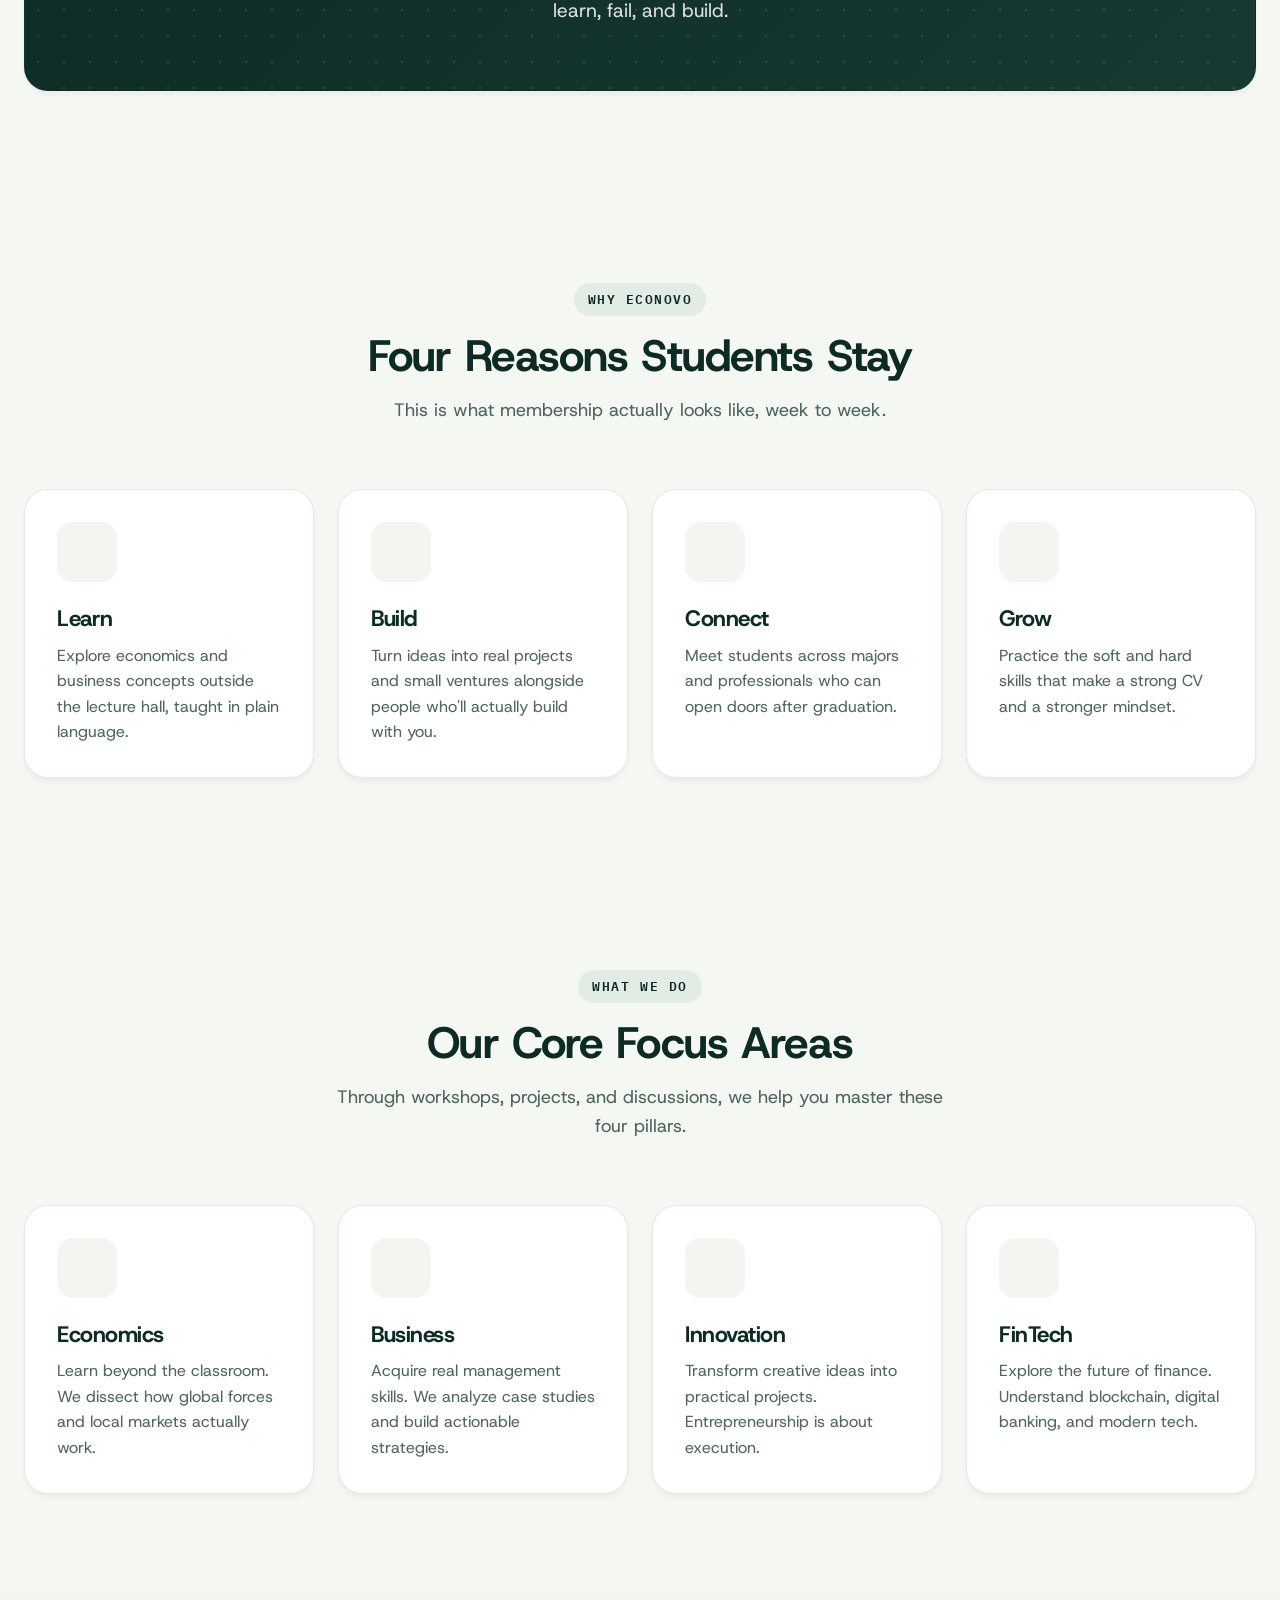
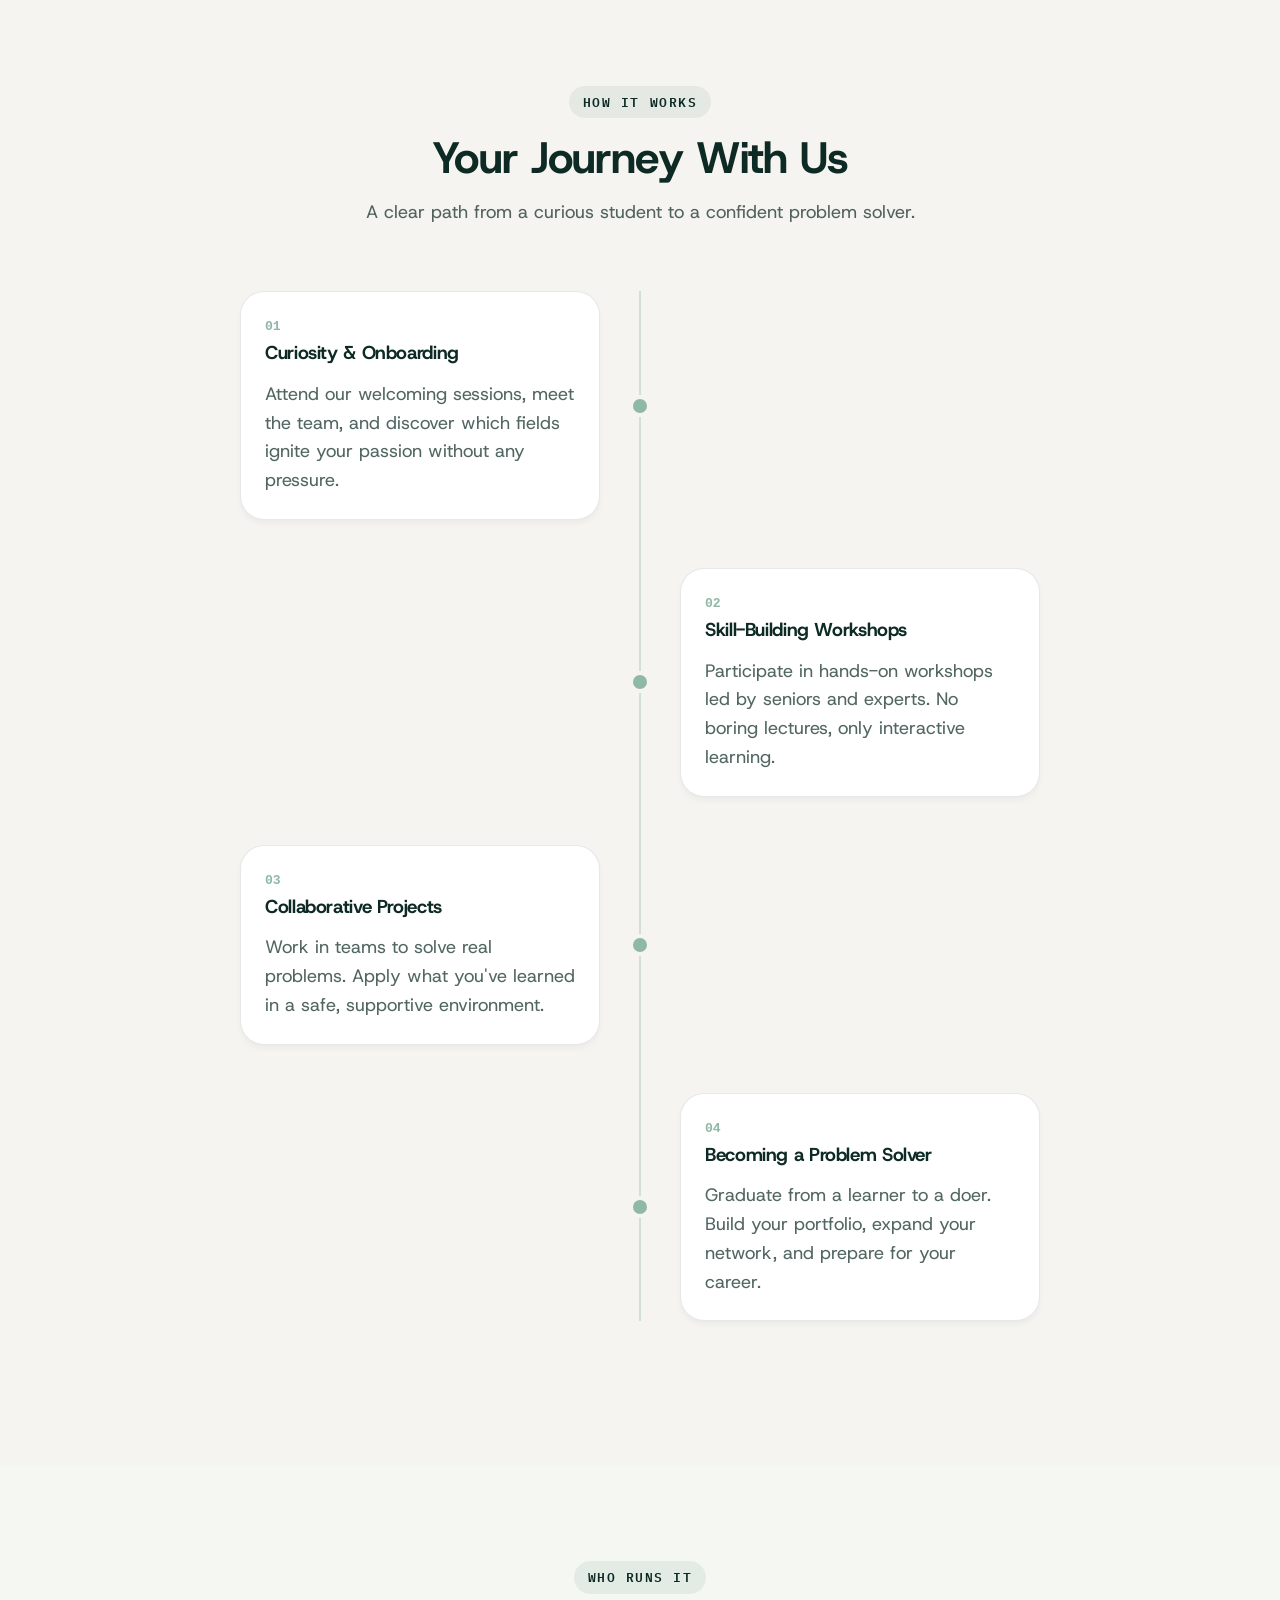
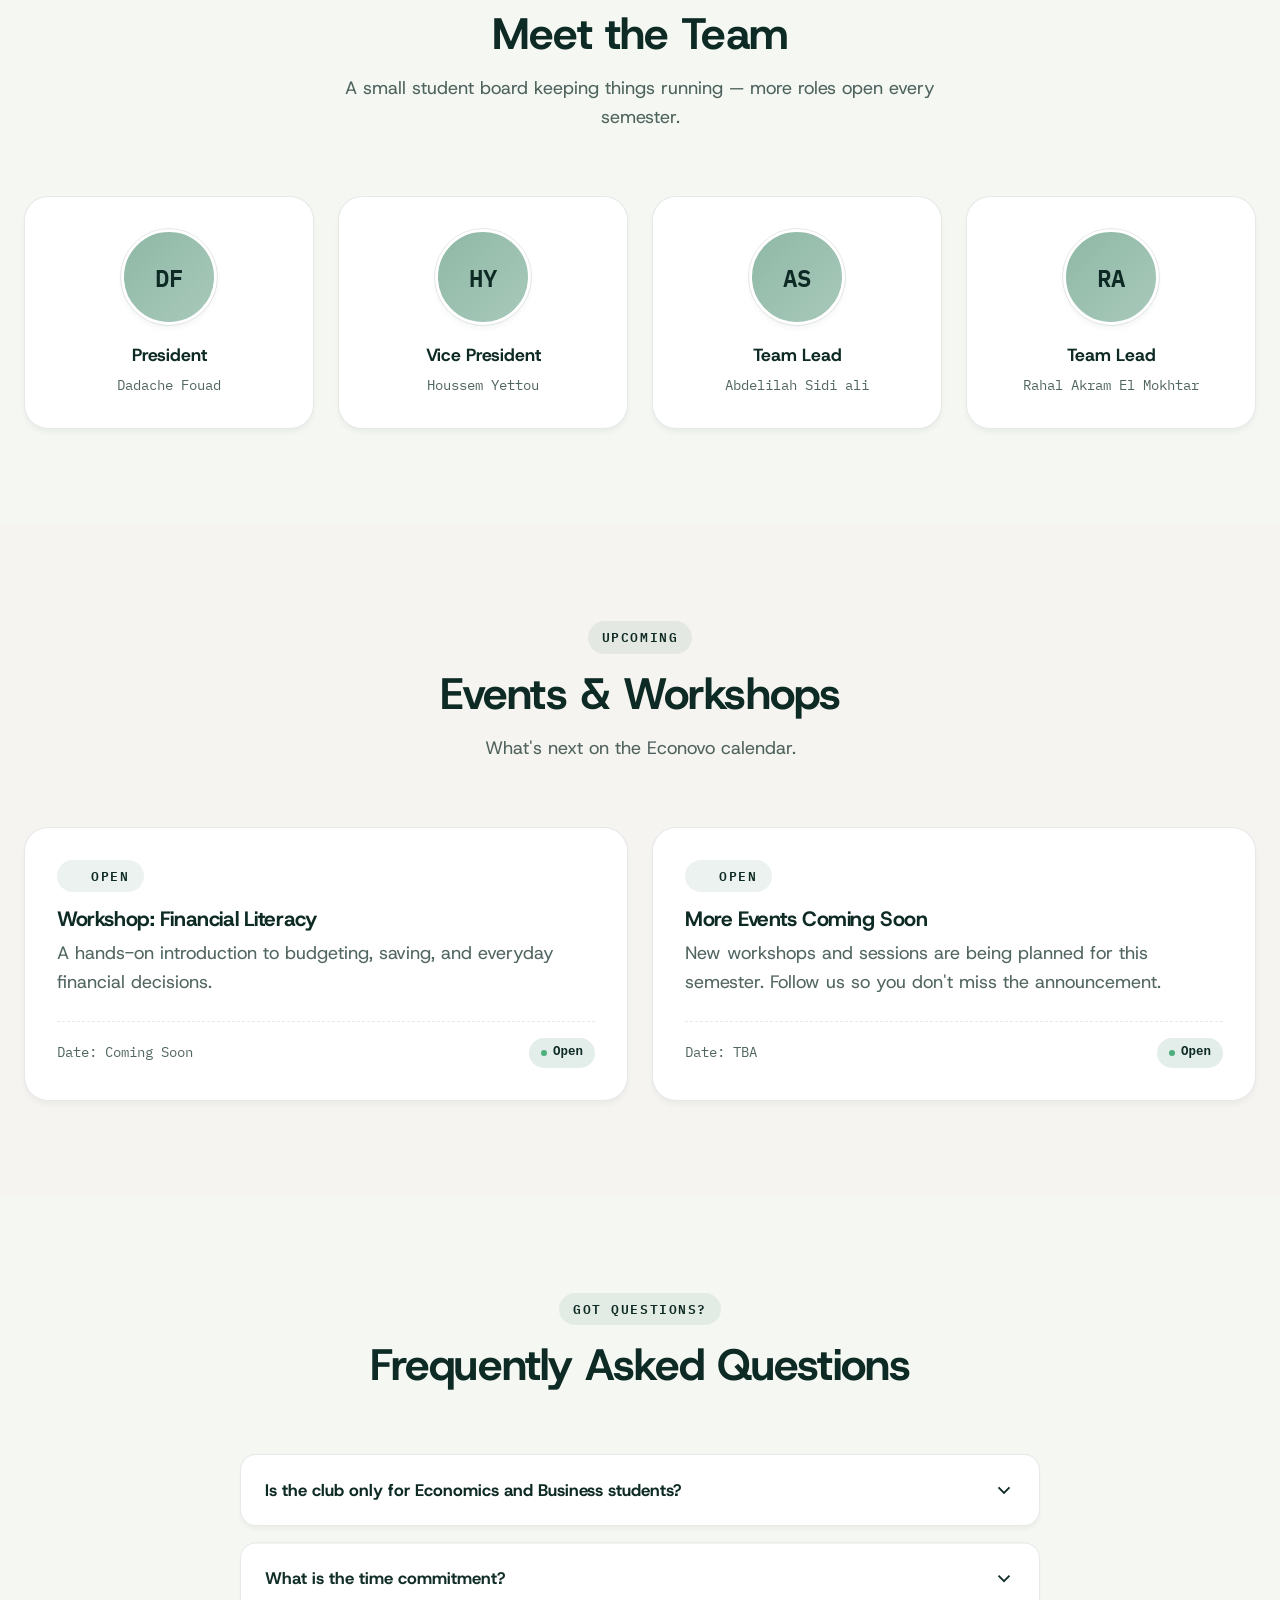
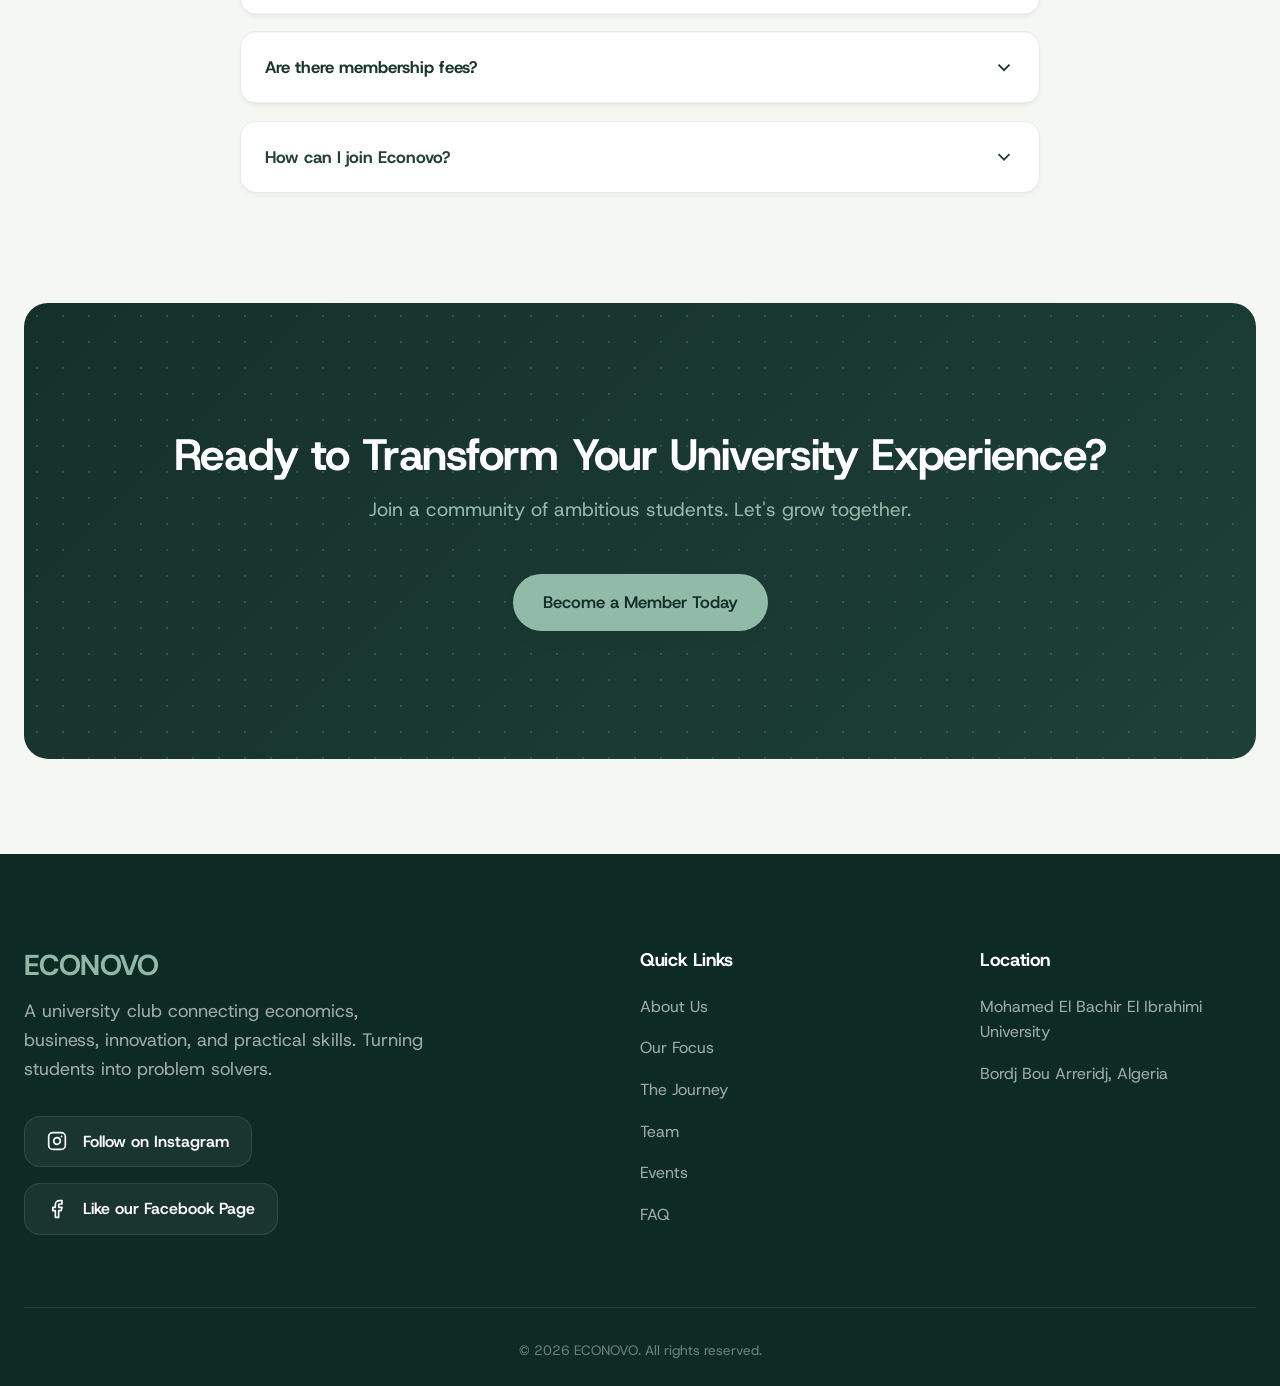
==== commit f44f7e1d: "Change image source for hero illustration Updated image source link in index.html." ====
--- a/index.html
+++ b/index.html
@@ -106,7 +106,7 @@
                 </div>
 <div class="hero-img-container">
     <img
-        src="https://i.ibb.co/HcvLK11/copilot-image-1785435529146.jpg"
+        <a href='https://postimg.cc/zHHBY25G' target='_blank'><img src='https://i.postimg.cc/x8tbHB4M/copilot-image-1785437961062.png' border='0' alt='copilot-image-1785437961062'></a>
         alt="Econovo Hero Illustration"
     >
 </div>
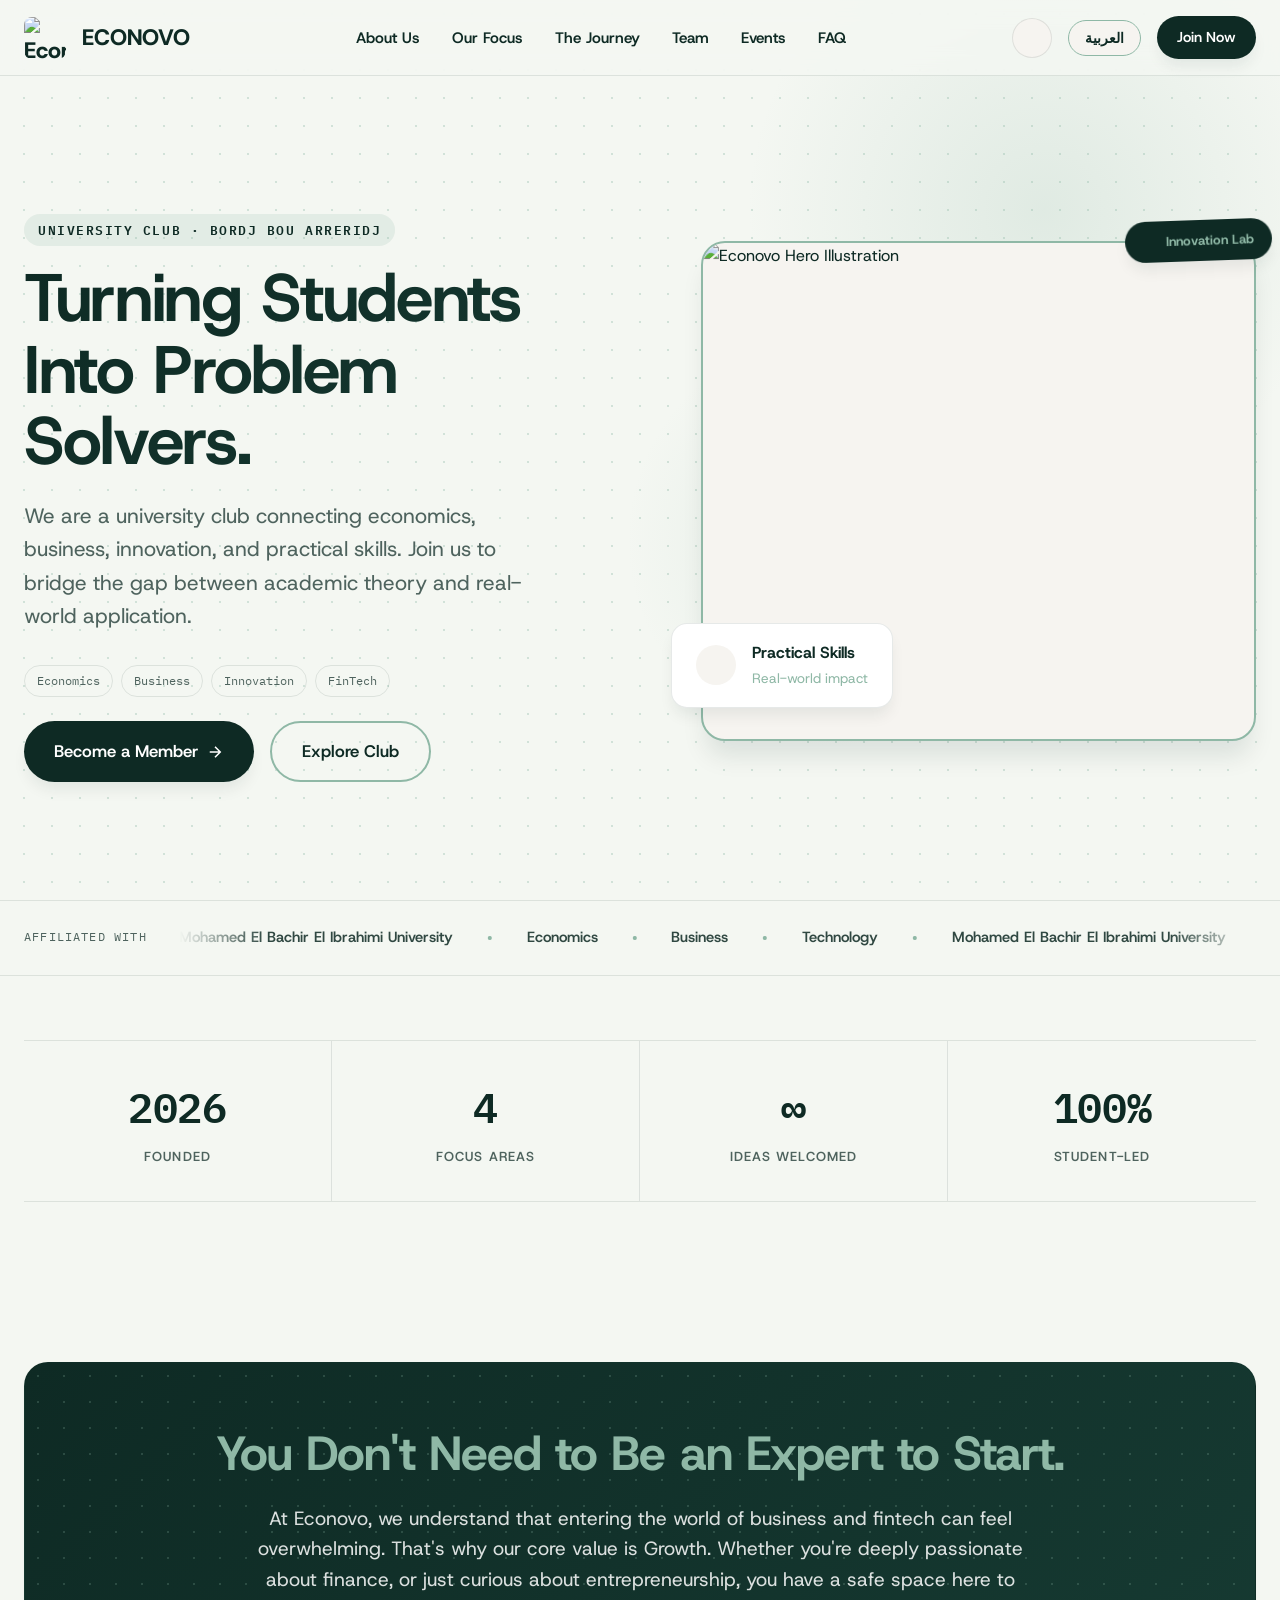
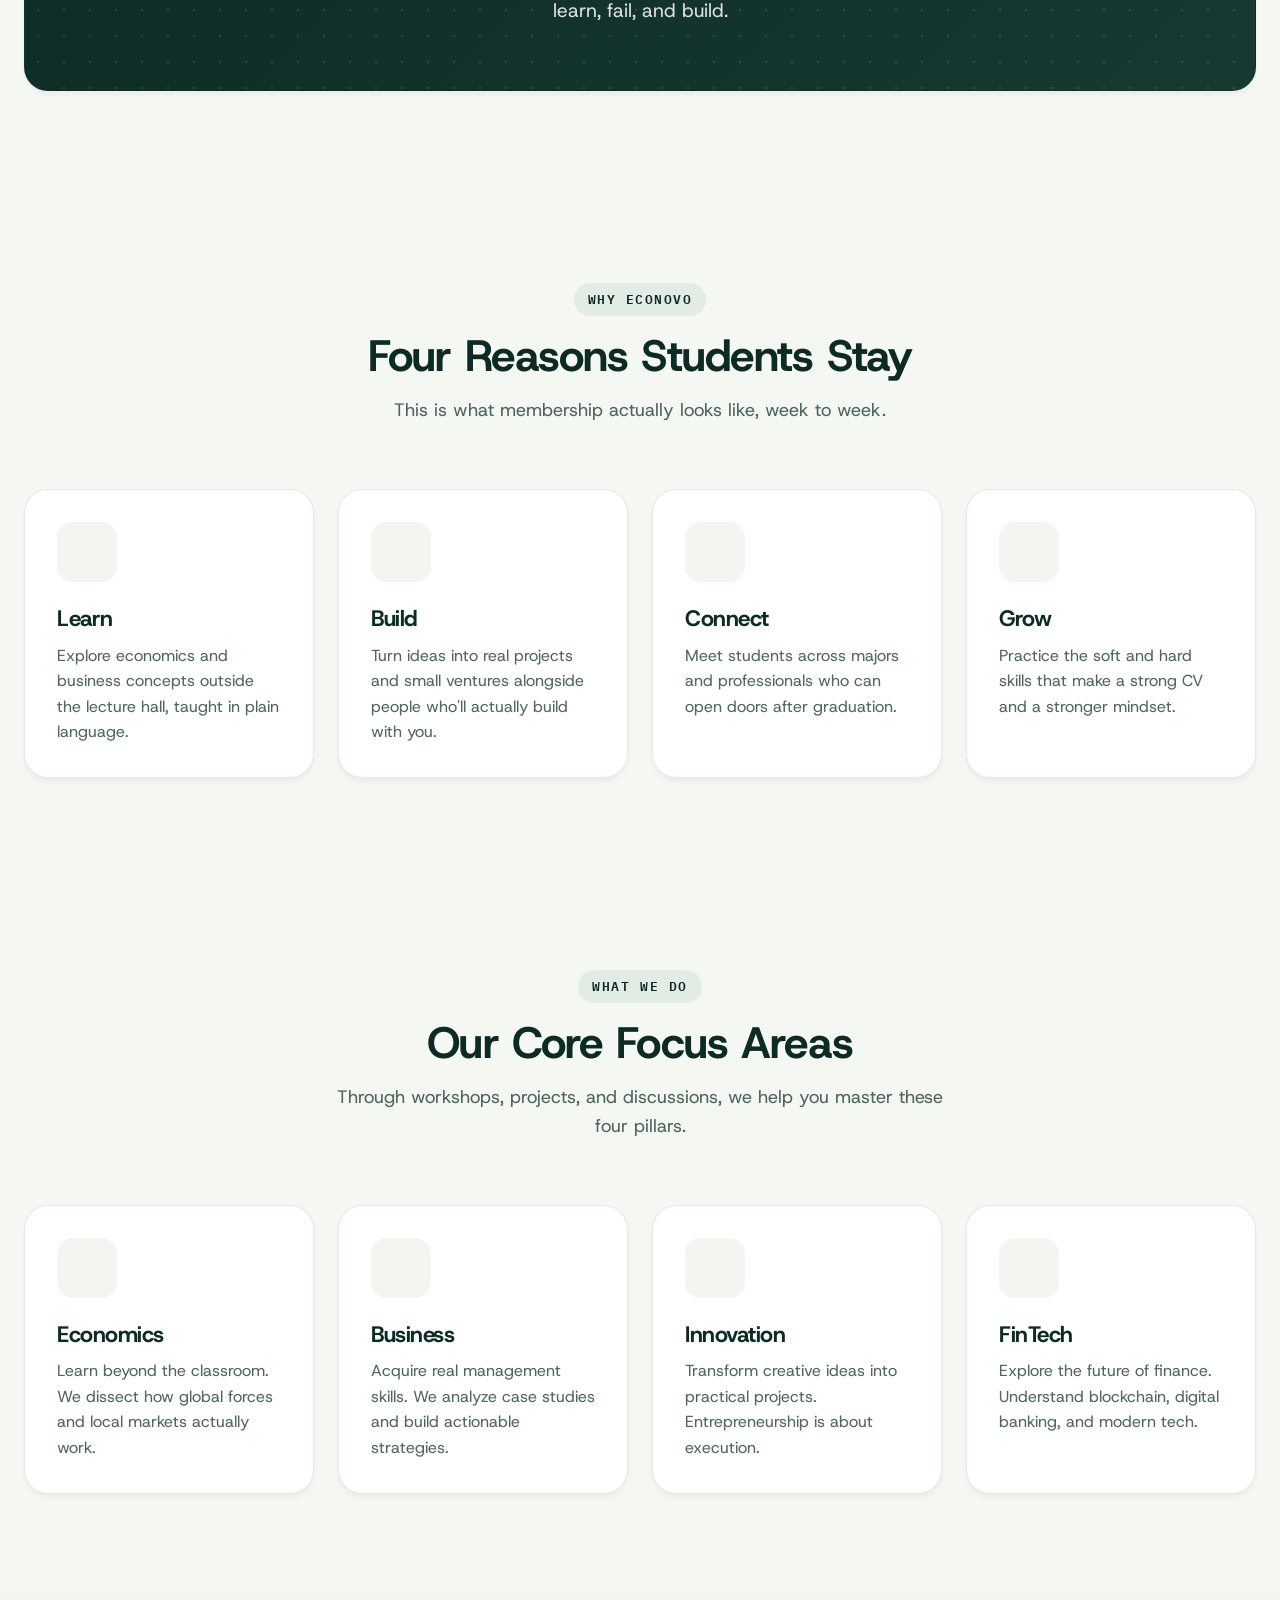
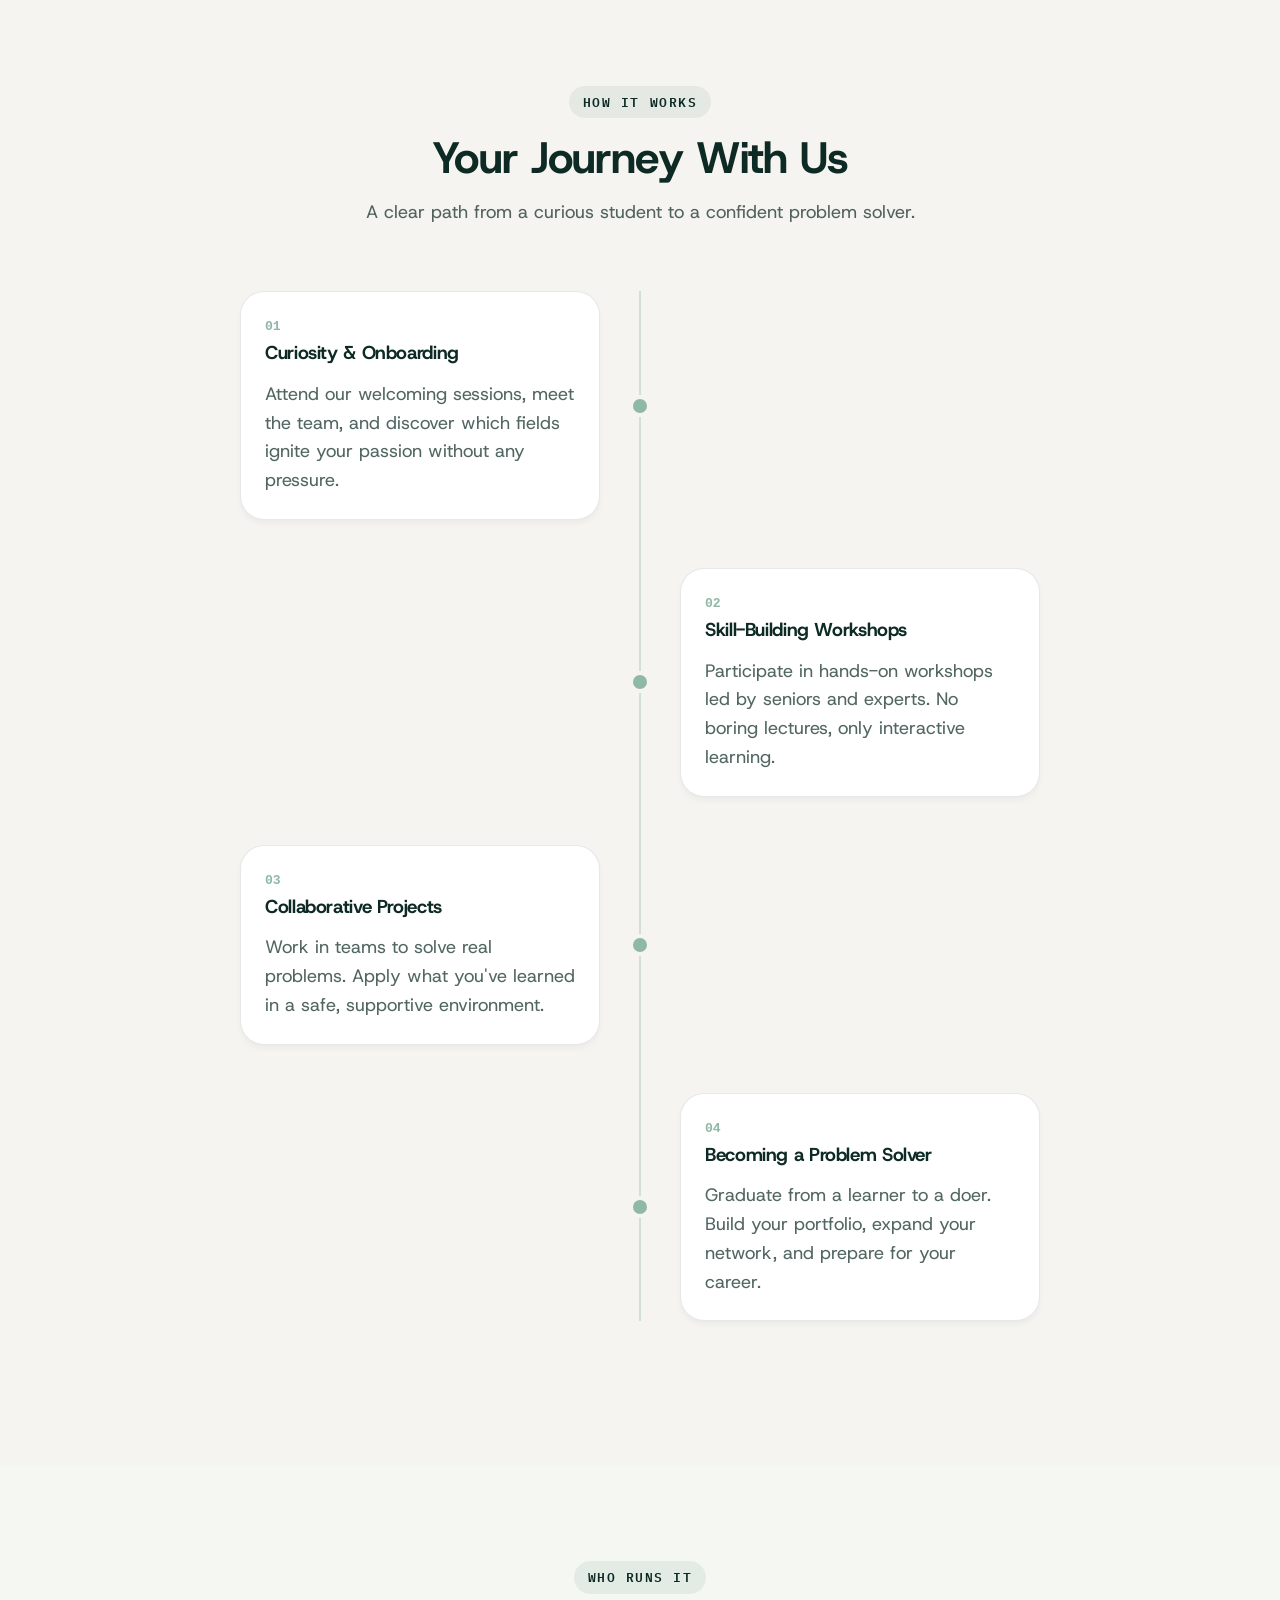
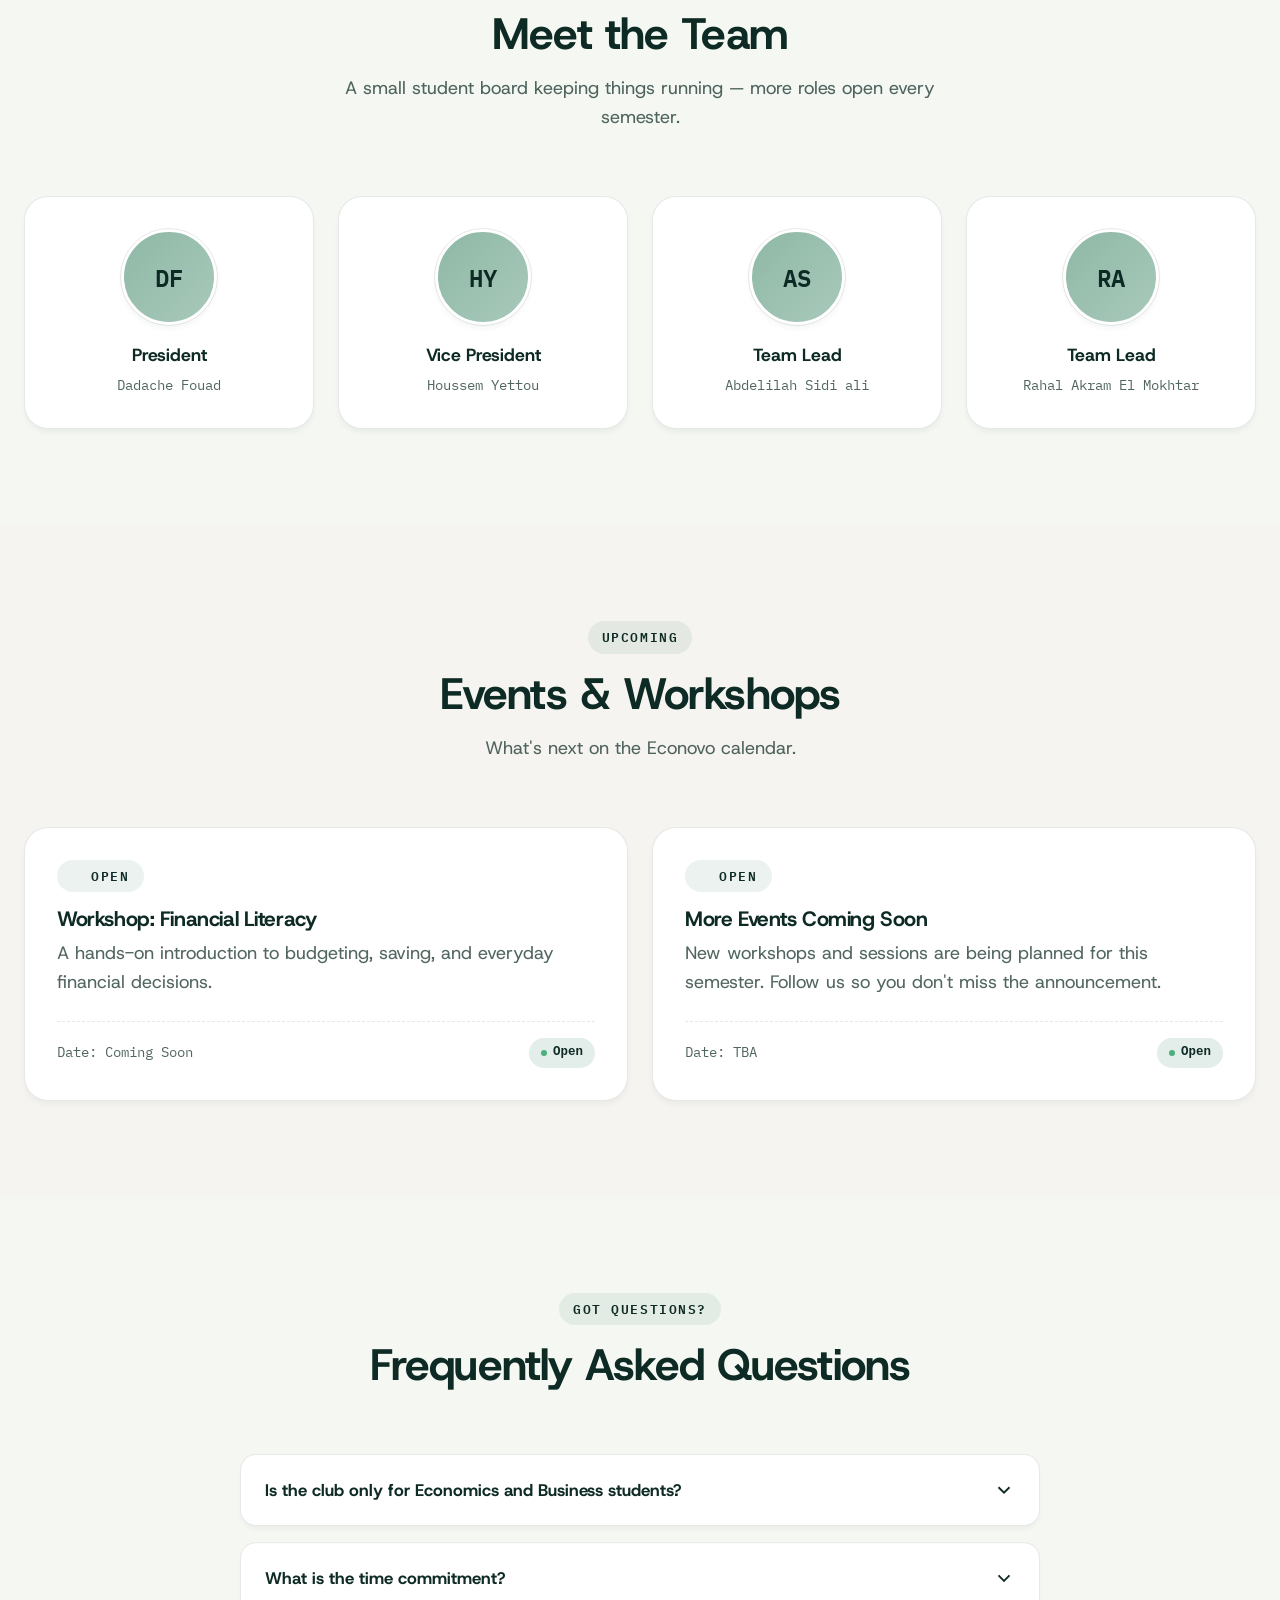
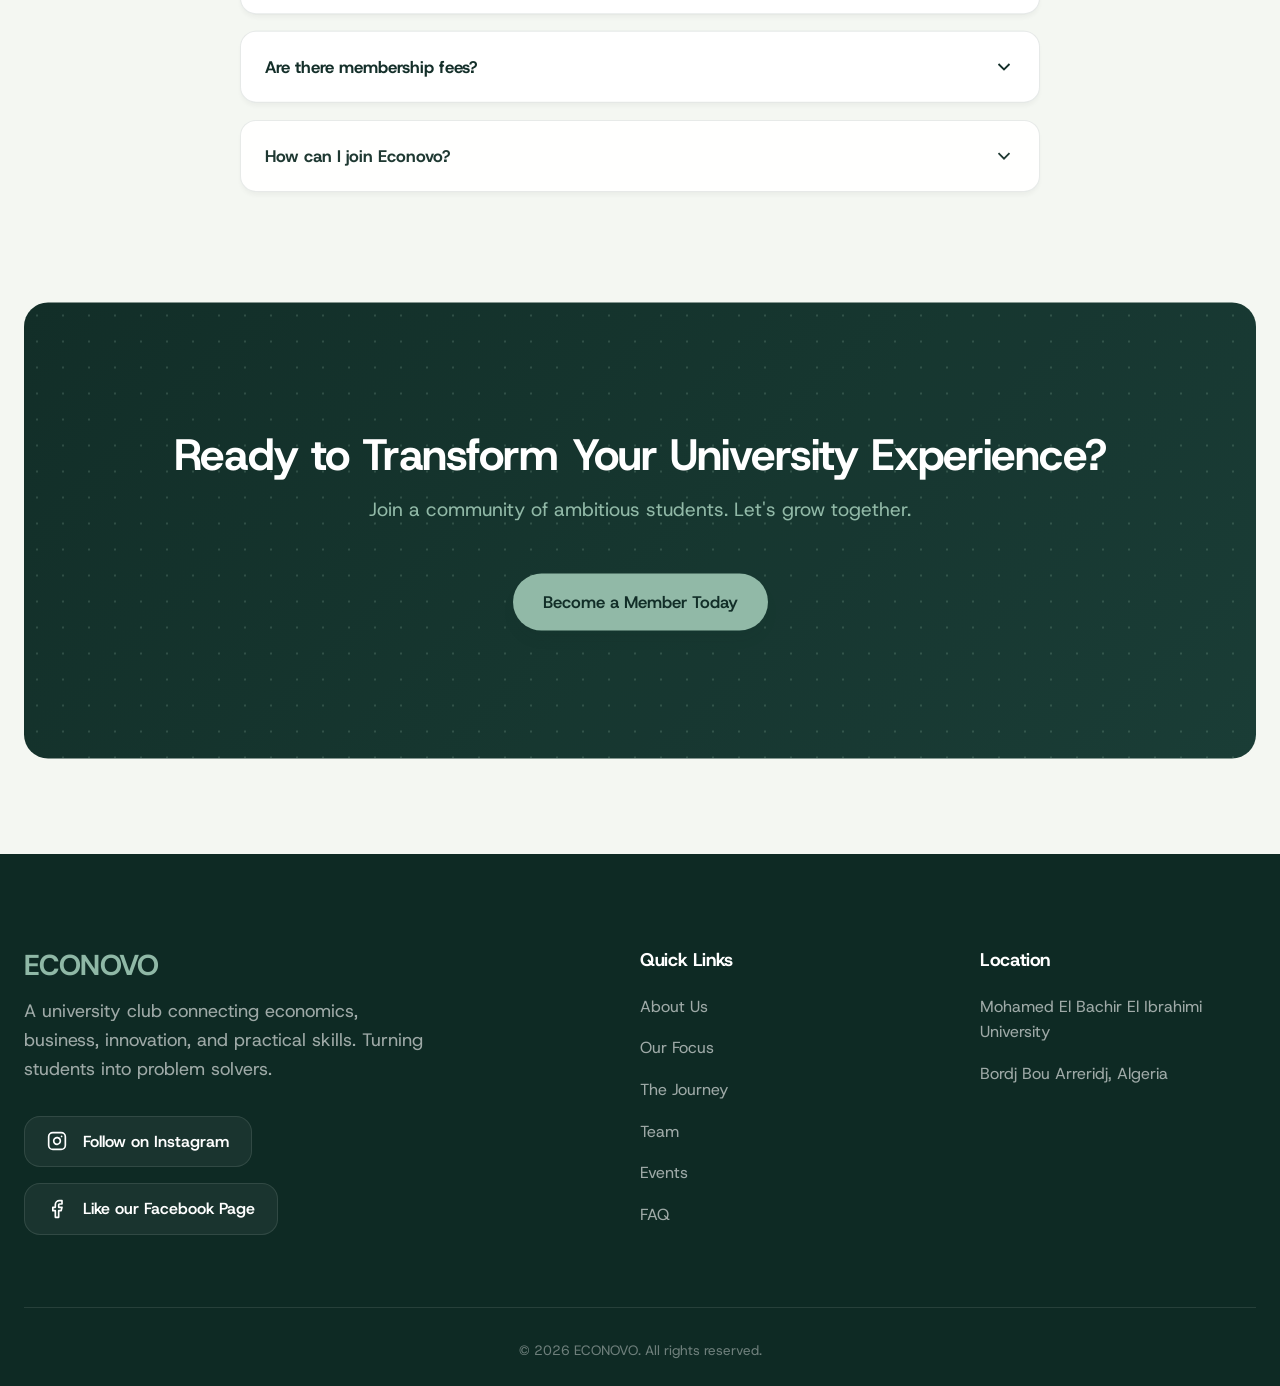
==== commit 08b79ba8: "Refactor image tag in index.html Updated image tag to remove unnecessary anchor element." ====
--- a/index.html
+++ b/index.html
@@ -106,7 +106,7 @@
                 </div>
 <div class="hero-img-container">
     <img
-        <a href='https://postimg.cc/zHHBY25G' target='_blank'><img src='https://i.postimg.cc/x8tbHB4M/copilot-image-1785437961062.png' border='0' alt='copilot-image-1785437961062'></a>
+        src="https://i.postimg.cc/x8tbHB4M/copilot-image-1785437961062.png"
         alt="Econovo Hero Illustration"
     >
 </div>
